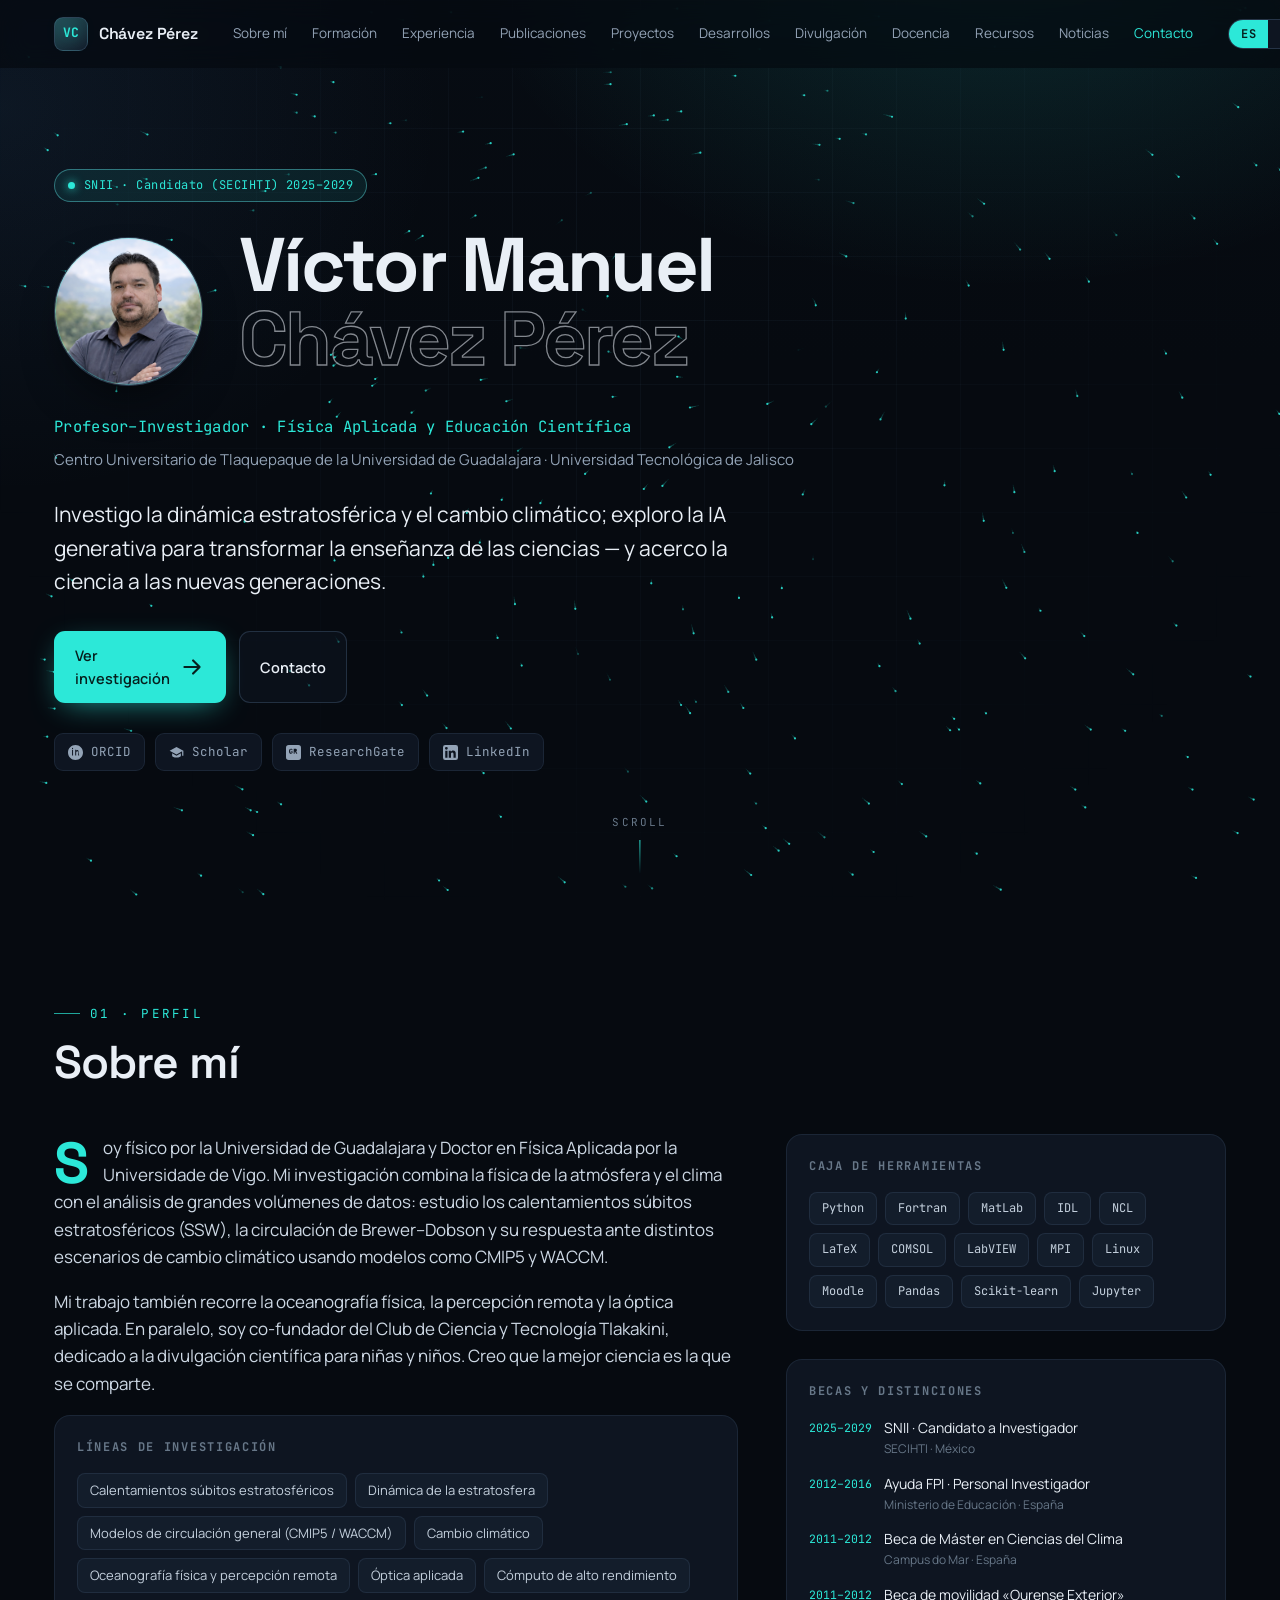
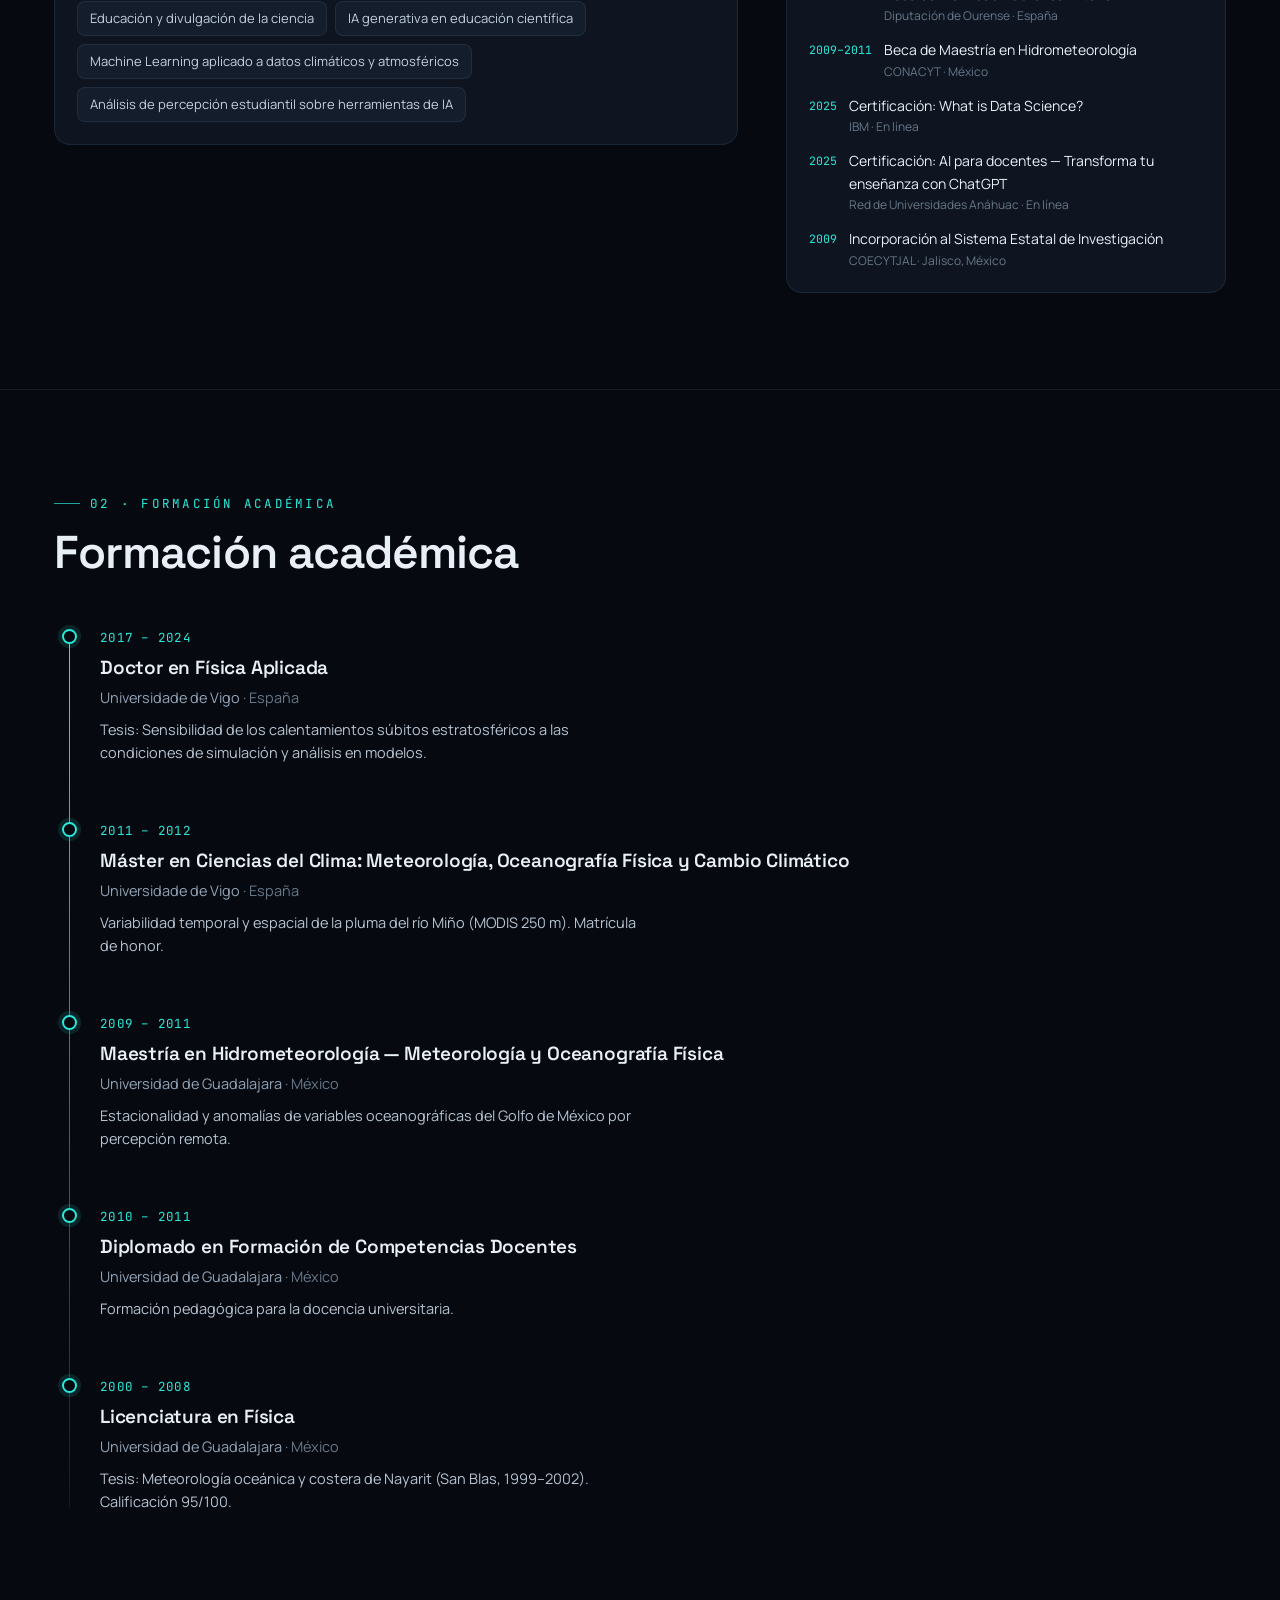
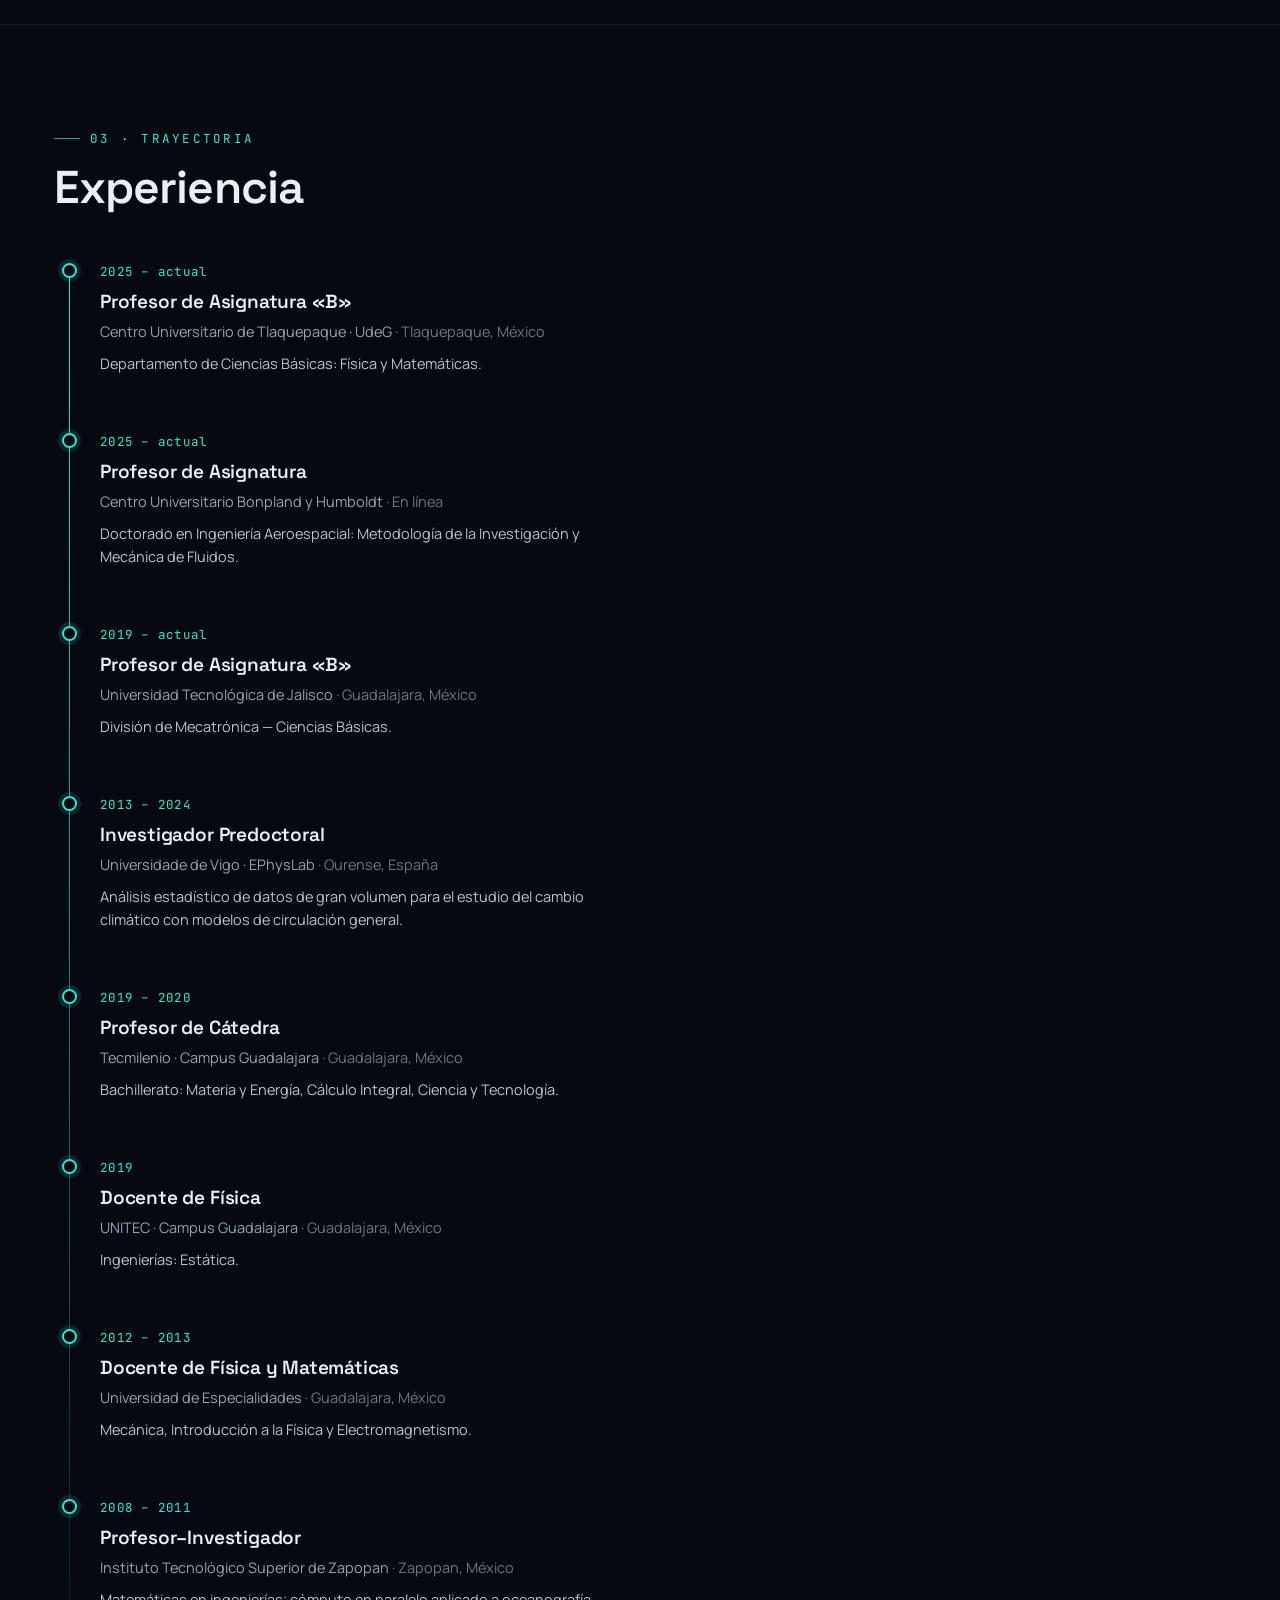
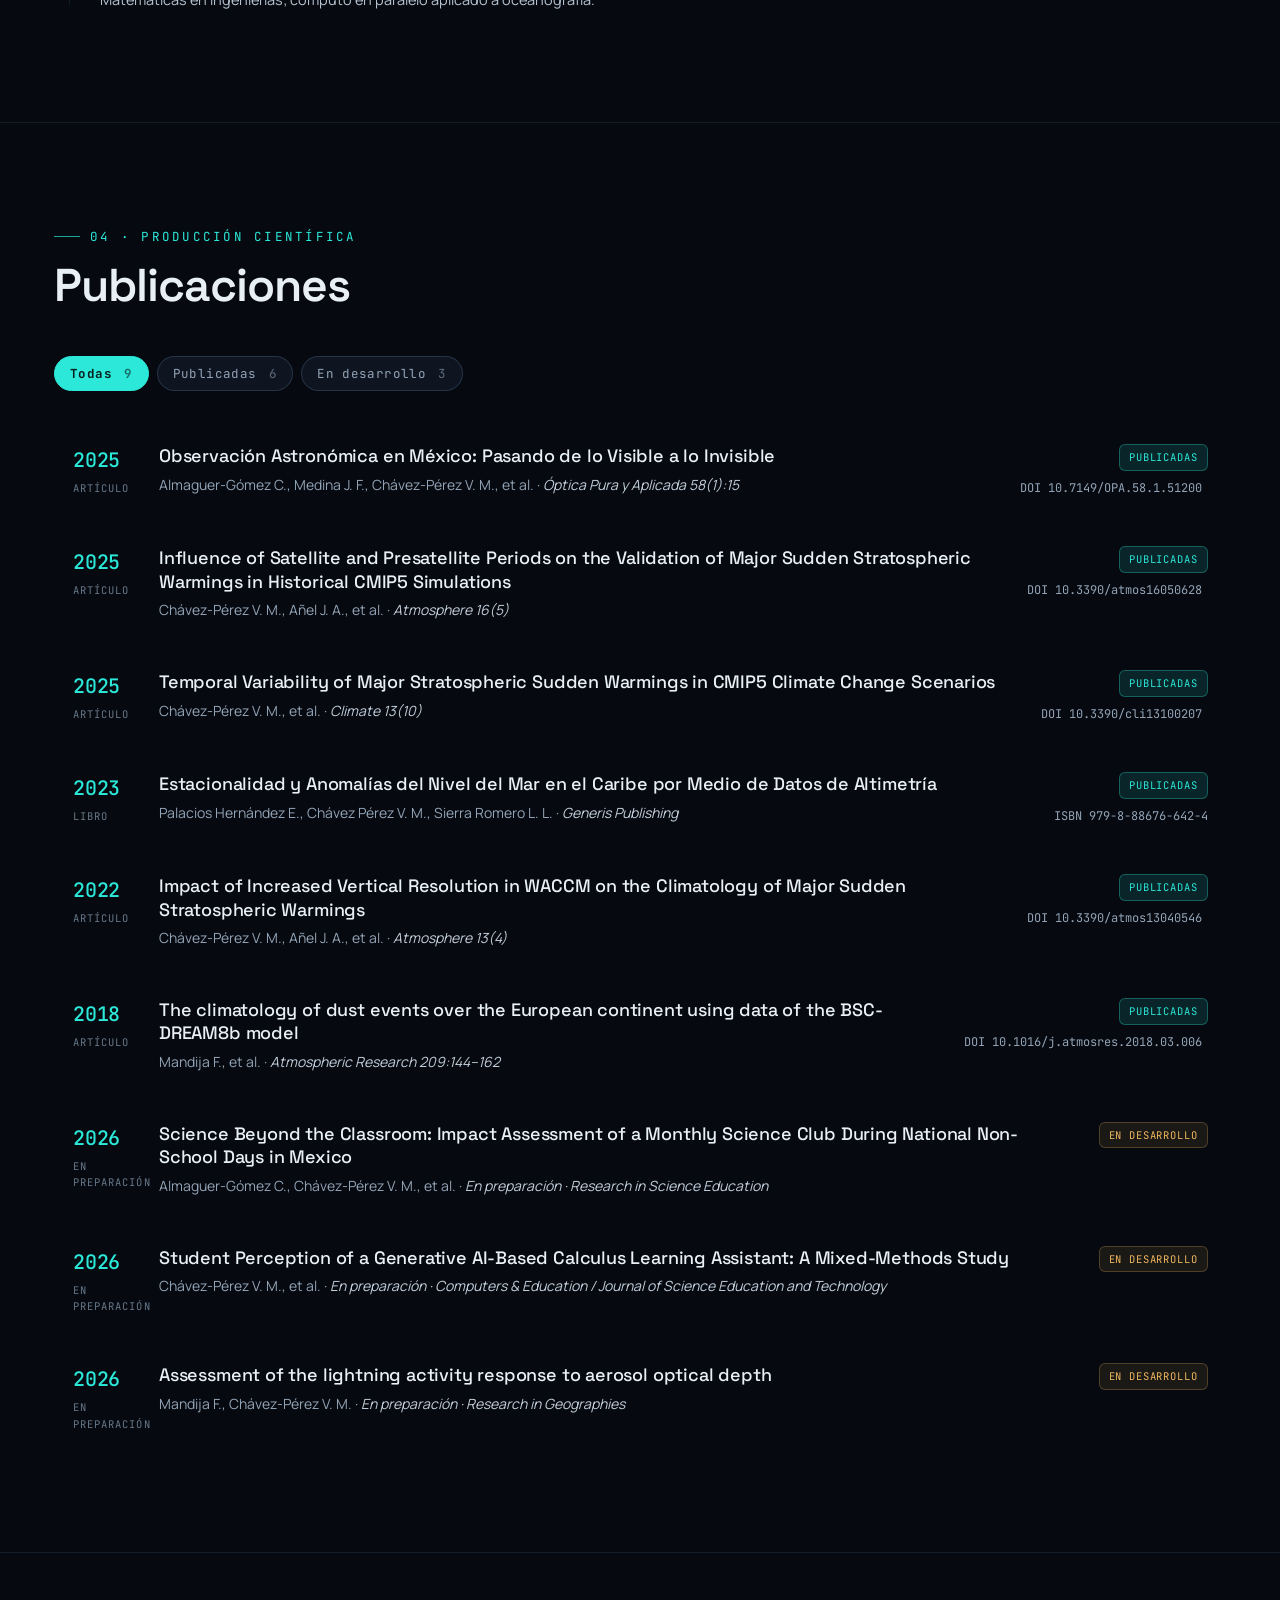
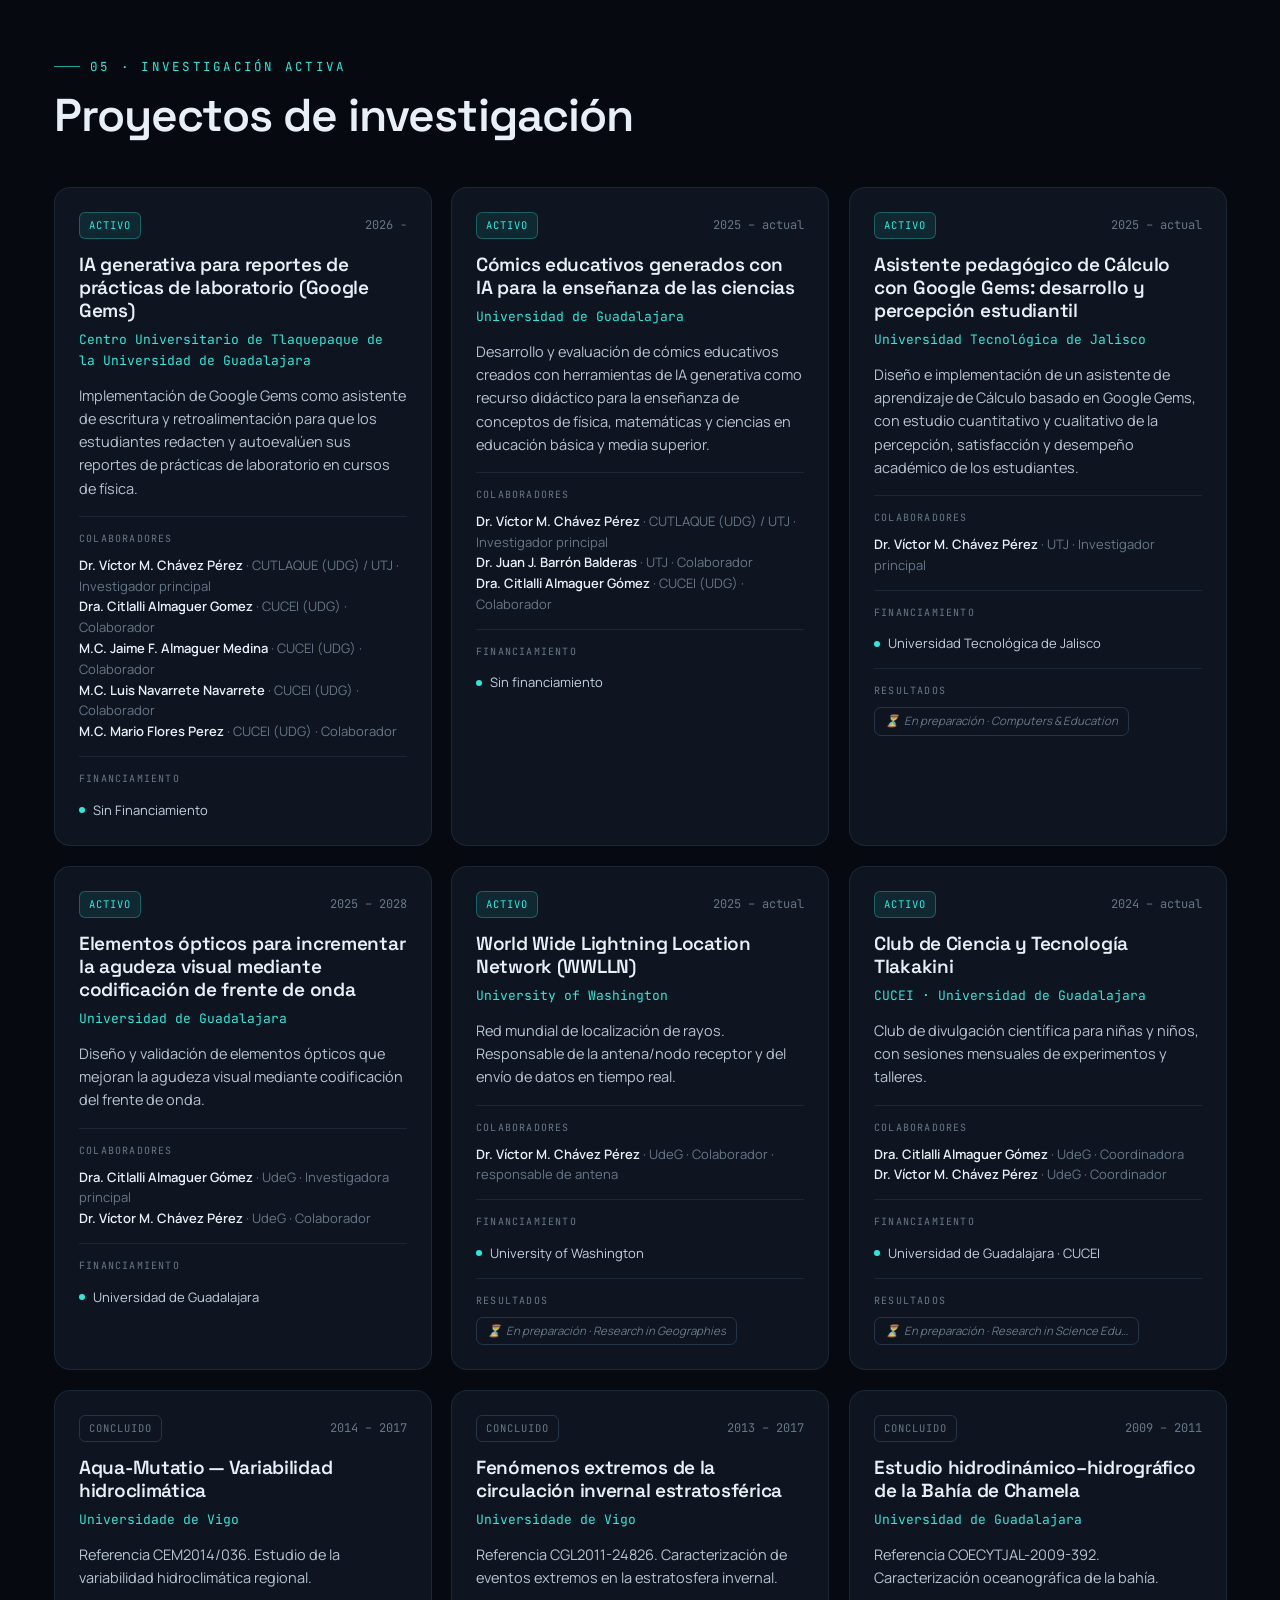
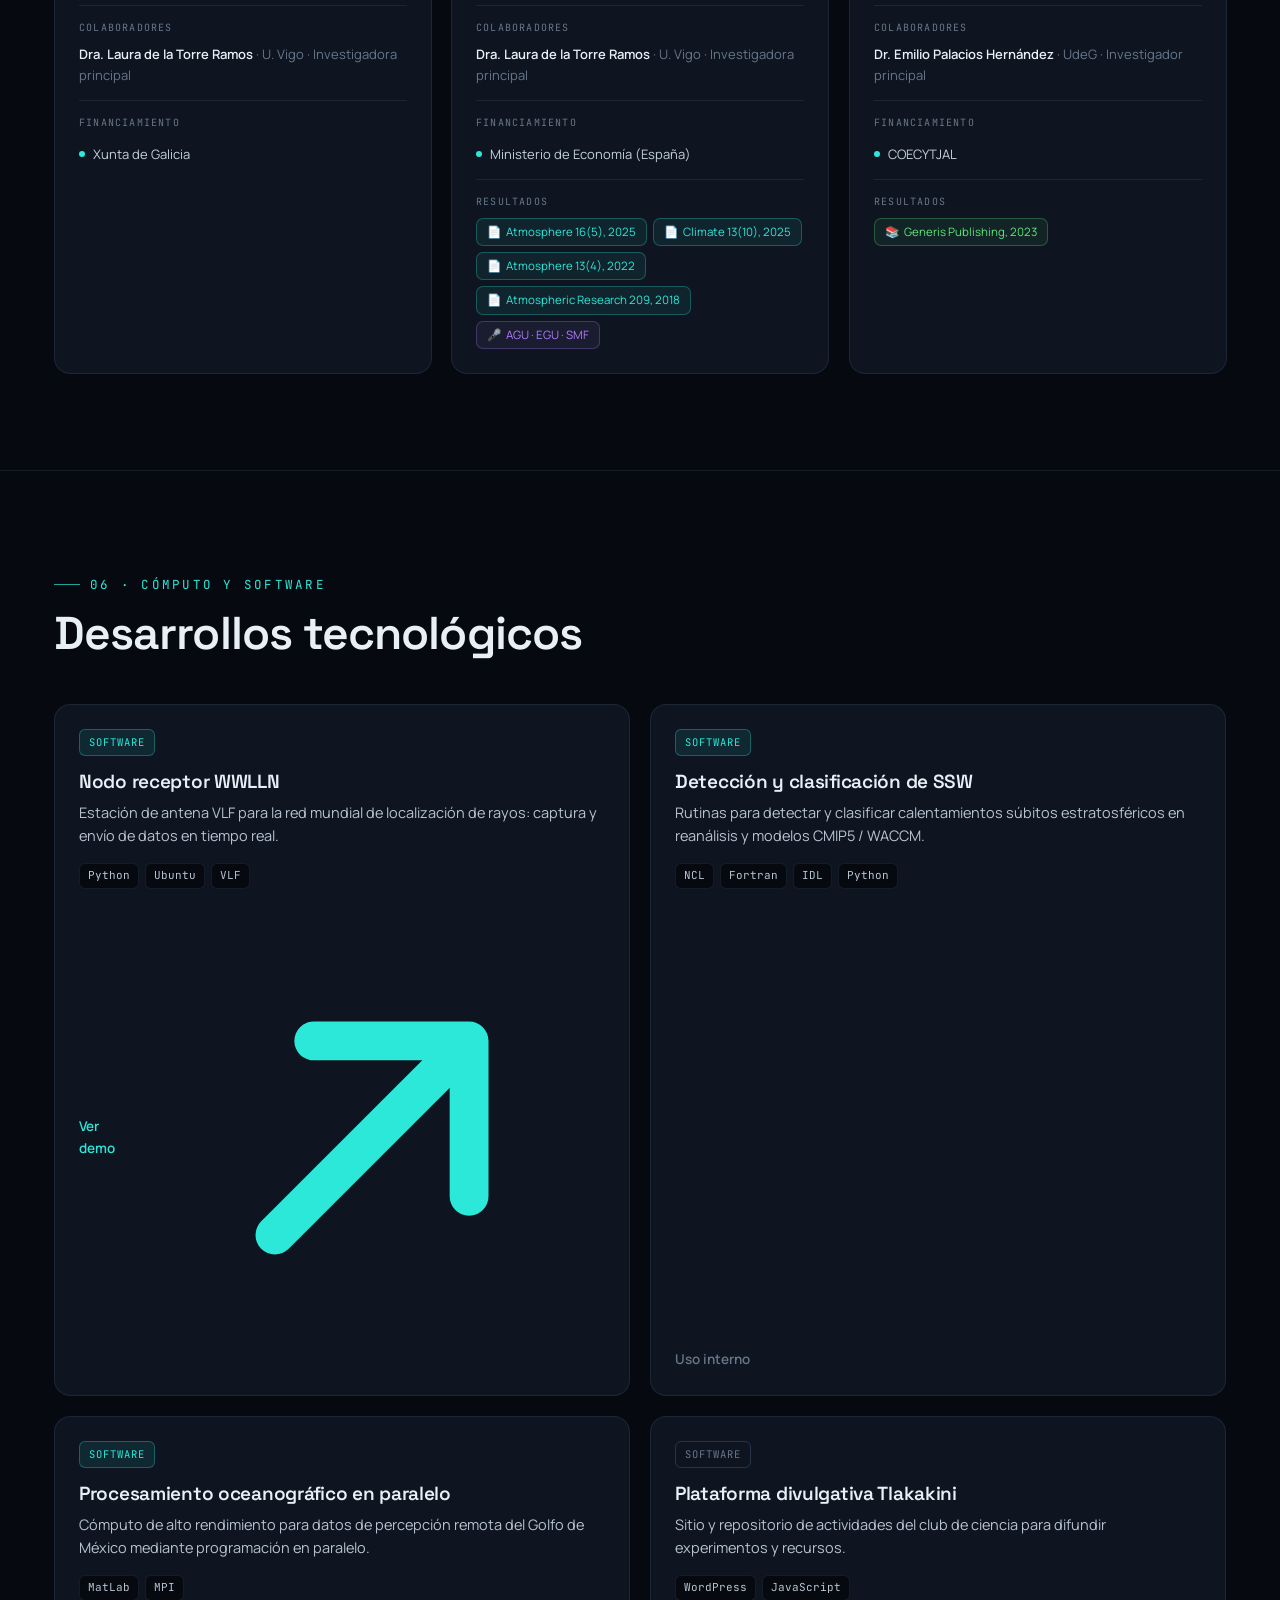
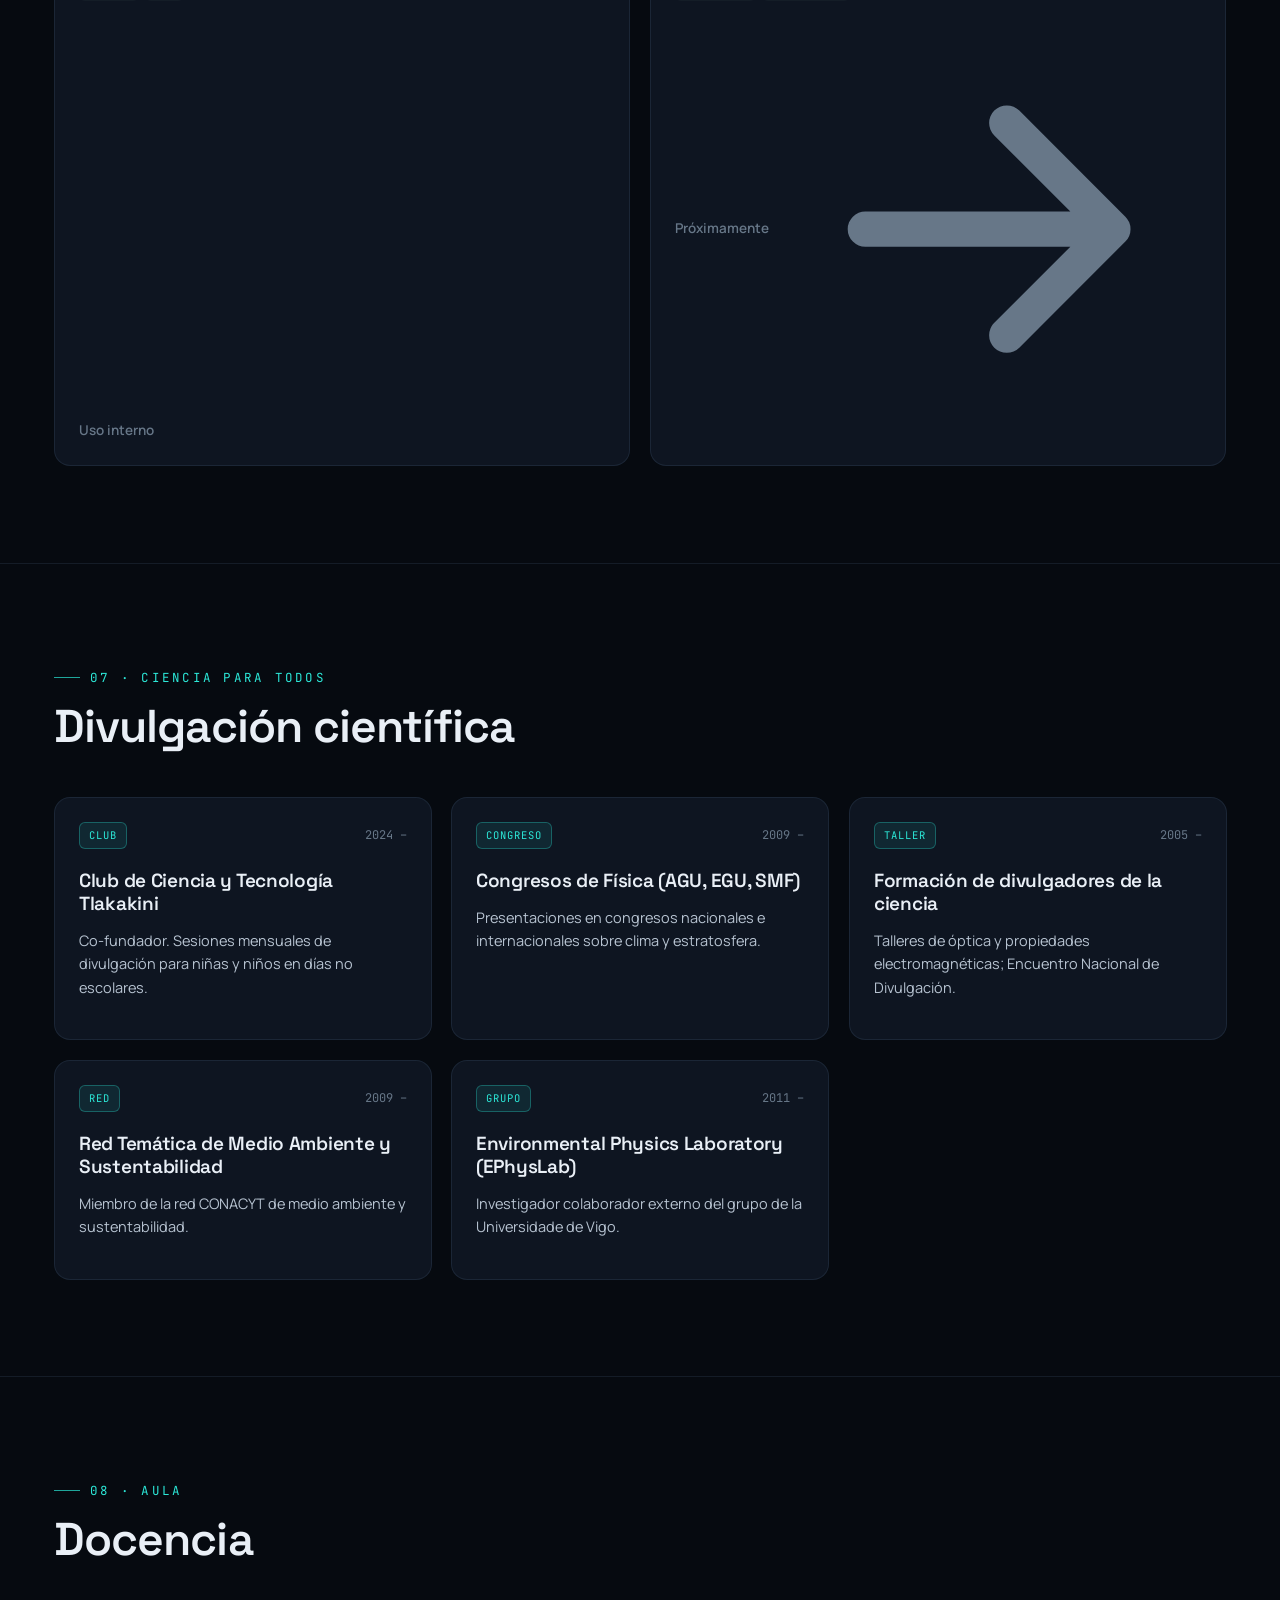
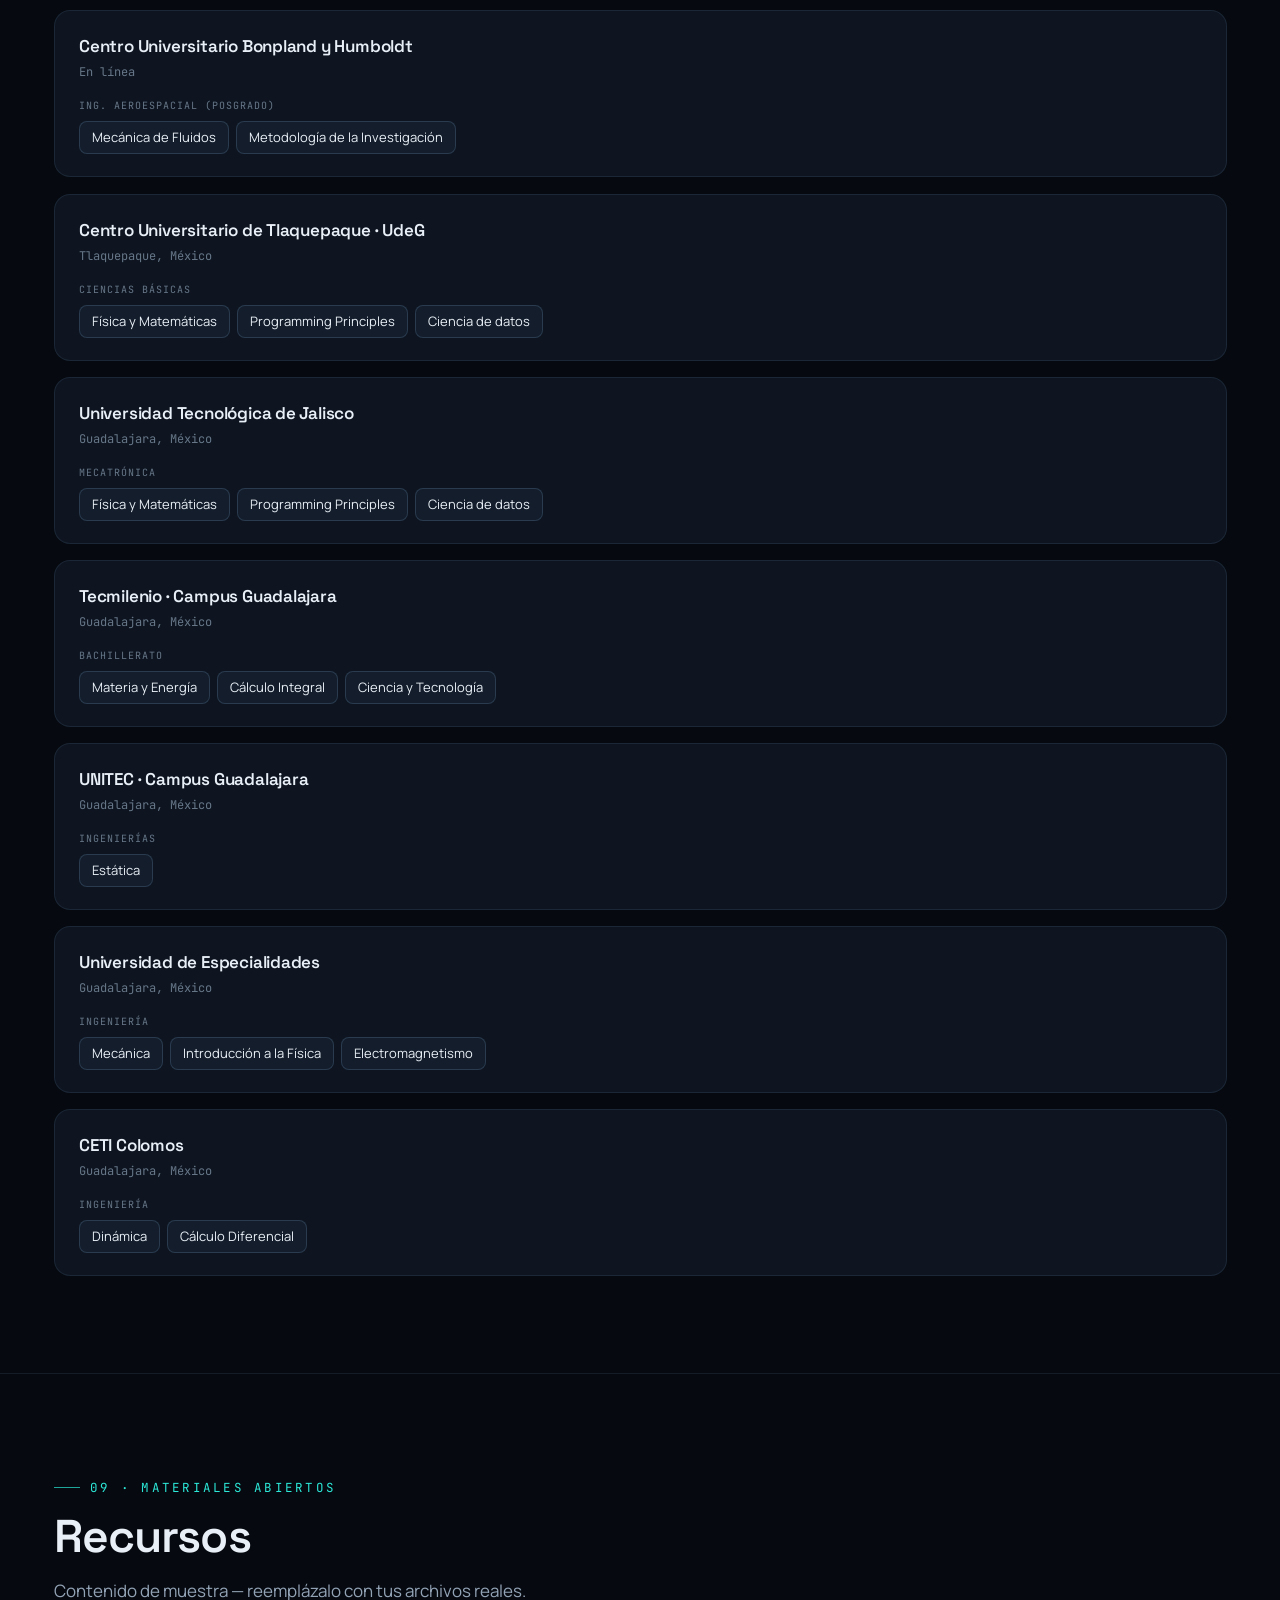
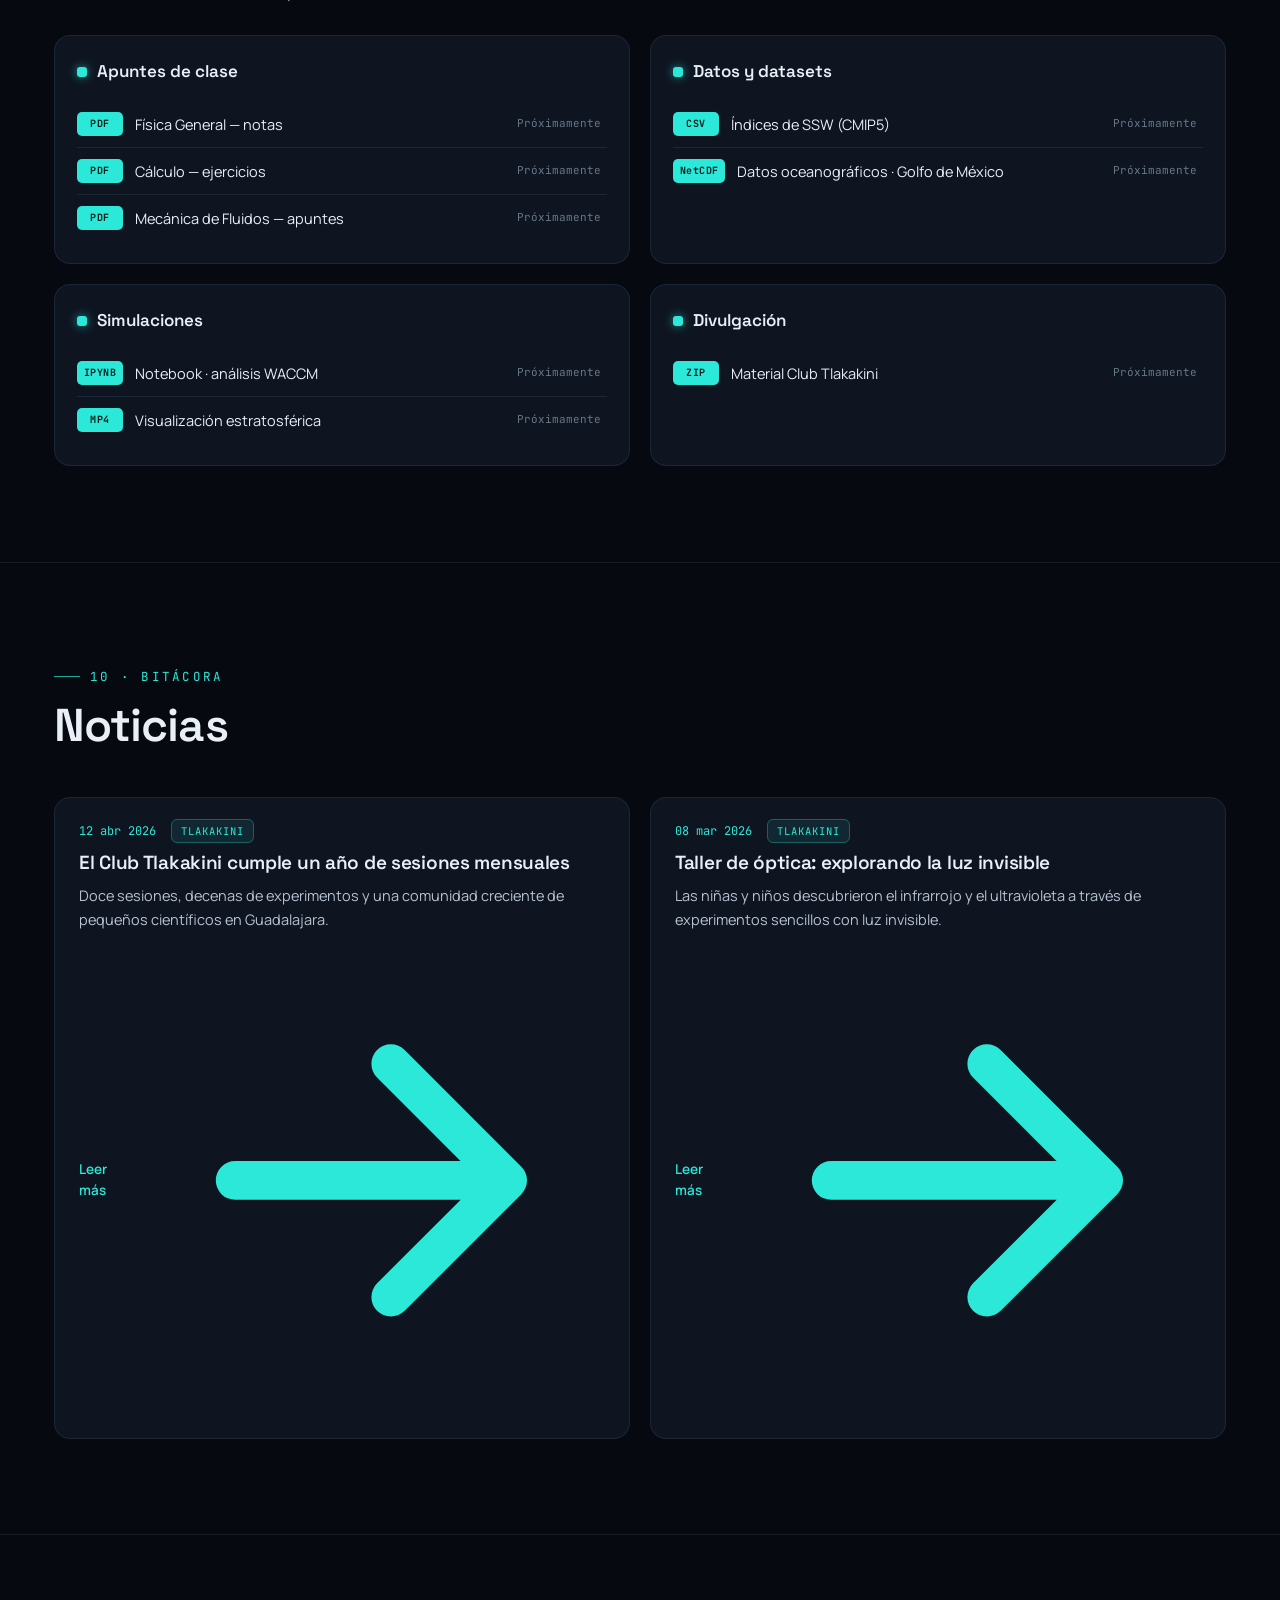
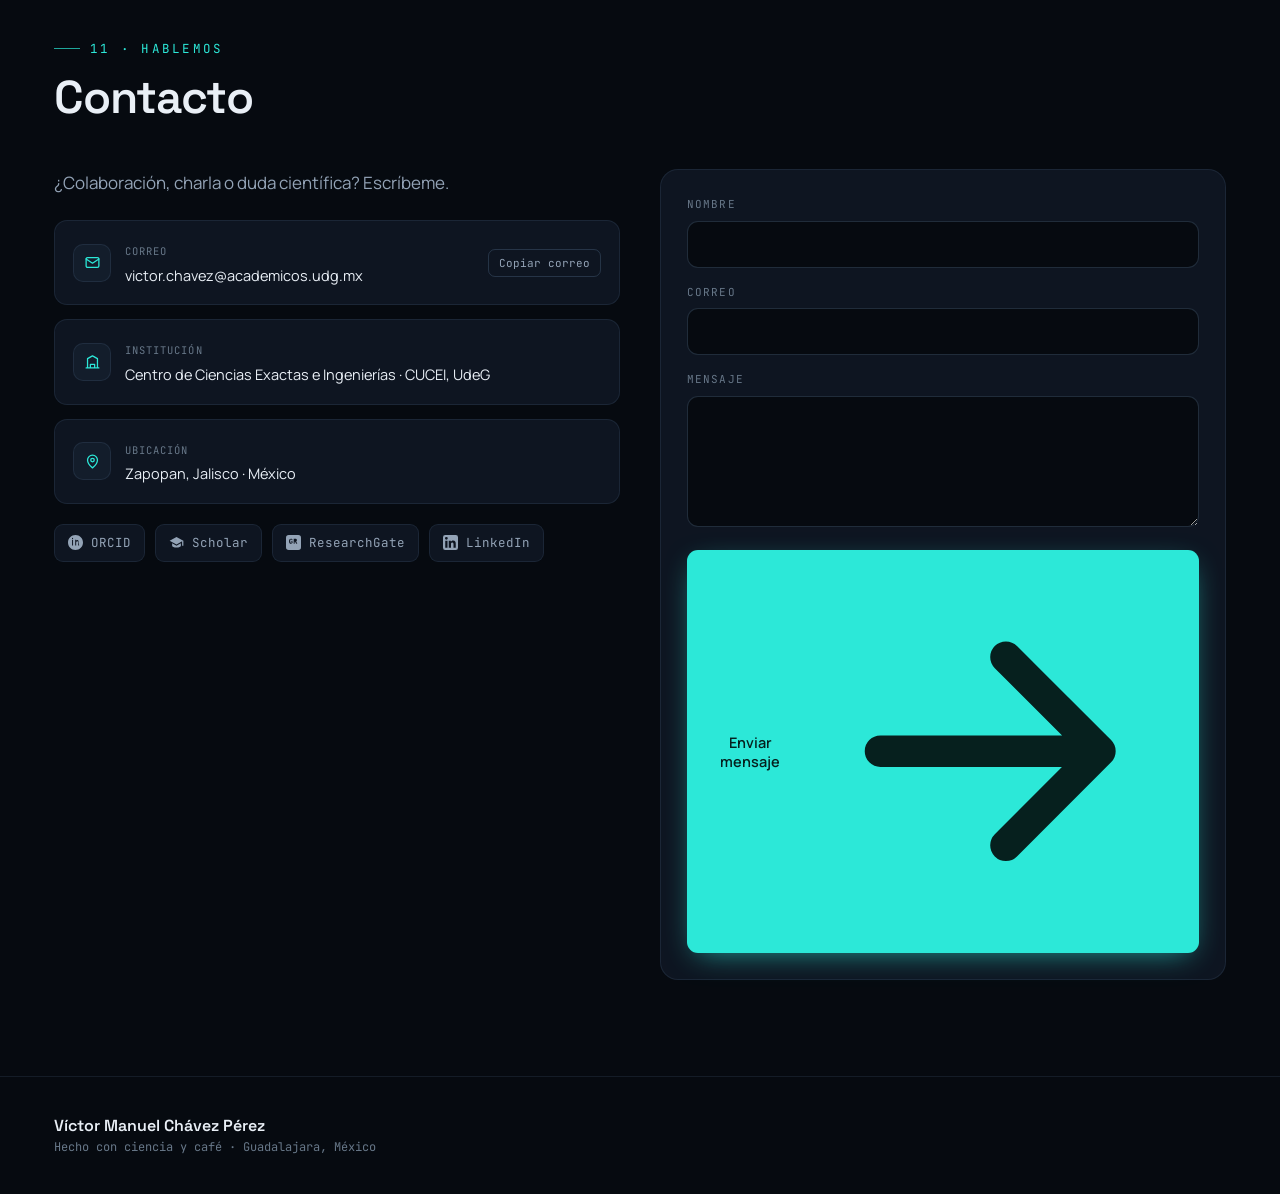
==== index.html @ 89a95c1b "Página personal académica — versión inicial" ====
<!DOCTYPE html>
<html lang="es">
<head>
<meta charset="UTF-8">
<meta name="viewport" content="width=device-width, initial-scale=1.0">
<title>Víctor M. Chávez Pérez · Física Aplicada</title>
<meta name="description" content="Profesor–Investigador en Física Aplicada y Educación Científica. Calentamientos súbitos estratosféricos, cambio climático, oceanografía física y divulgación de la ciencia.">

<link rel="preconnect" href="https://fonts.googleapis.com">
<link rel="preconnect" href="https://fonts.gstatic.com" crossorigin>
<link href="https://fonts.googleapis.com/css2?family=Space+Grotesk:wght@400;500;600;700&family=Manrope:wght@400;500;600;700&family=JetBrains+Mono:wght@400;500;700&display=swap" rel="stylesheet">

<link rel="stylesheet" href="styles.css">
</head>
<body>
  <div id="app"></div>

  <script src="data.js"></script>
  <script>
    /* Usar datos del admin si existen y la versión coincide (o si data.js no tiene versión). */
    const _saved        = localStorage.getItem('vmcp-admin-data');
    const _savedVersion = localStorage.getItem('vmcp-data-version');
    const _fileVersion  = window.DATA_VERSION || null;
    if(_saved){
      // Si data.js no tiene versión, o las versiones coinciden → usar admin data
      if(!_fileVersion || _savedVersion === _fileVersion){
        try{ window.DATA = JSON.parse(_saved); }catch(e){}
      } else {
        // data.js fue actualizado externamente → limpiar caché
        localStorage.removeItem('vmcp-admin-data');
        localStorage.removeItem('vmcp-data-version');
      }
    }
  </script>
  <script src="app.js"></script>
</body>
</html>
---- styles.css ----
/* ===========================================================================
   styles.css — Víctor M. Chávez Pérez · academic site
   Dark, near-black with a single electric-cyan accent.
   Type: Space Grotesk (display) · Manrope (body) · JetBrains Mono (technical)
   =========================================================================== */

:root{
  /* surfaces */
  --bg:        #060a10;
  --bg-1:      #0a0f17;
  --bg-2:      #0e1521;
  --bg-3:      #131d2b;
  --line:      rgba(125,165,205,0.12);
  --line-2:    rgba(125,165,205,0.22);

  /* ink */
  --text:      #e9eff6;
  --muted:     #93a3b6;
  --faint:     #61718450;
  --faint-s:   #677788;

  /* accent (overridable by Tweaks) */
  --accent:    #2ce8d8;
  --accent-ink:#06201e;
  --motion:    1;       /* 0 = calm … 1 = lively  (read by JS)            */

  --maxw:      1180px;
  --ease:      cubic-bezier(.22,.61,.36,1);

  --font-disp: "Space Grotesk", system-ui, sans-serif;
  --font-body: "Manrope", system-ui, sans-serif;
  --font-mono: "JetBrains Mono", ui-monospace, monospace;
}

*{ box-sizing:border-box; }
html{ scroll-behavior:smooth; scroll-padding-top:84px; }
@media (prefers-reduced-motion: reduce){ html{ scroll-behavior:auto; } }

body{
  margin:0;
  font-family:var(--font-body);
  background:var(--bg);
  color:var(--text);
  line-height:1.6;
  -webkit-font-smoothing:antialiased;
  text-rendering:optimizeLegibility;
  overflow-x:hidden;
}

/* ambient gradient wash behind everything */
body::before{
  content:""; position:fixed; inset:0; z-index:-2; pointer-events:none;
  background:
    radial-gradient(900px 600px at 78% -8%, color-mix(in oklab, var(--accent) 14%, transparent), transparent 60%),
    radial-gradient(800px 700px at 0% 12%, color-mix(in oklab, #3b6ea5 12%, transparent), transparent 55%),
    linear-gradient(180deg, #070c13, var(--bg) 40%);
}

/* faint grid */
body::after{
  content:""; position:fixed; inset:0; z-index:-2; pointer-events:none; opacity:.5;
  background-image:
    linear-gradient(var(--line) 1px, transparent 1px),
    linear-gradient(90deg, var(--line) 1px, transparent 1px);
  background-size:64px 64px;
  -webkit-mask-image:radial-gradient(circle at 50% 30%, #000 0%, transparent 80%);
          mask-image:radial-gradient(circle at 50% 30%, #000 0%, transparent 80%);
}

a{ color:inherit; text-decoration:none; }
::selection{ background:color-mix(in oklab, var(--accent) 40%, transparent); color:#fff; }

/* ---------- layout helpers ---------- */
.wrap{ width:100%; max-width:none; margin-inline:auto; padding-inline:clamp(22px,4.2vw,72px); }
.section{ position:relative; padding:96px 0; }
.section + .section{ border-top:1px solid var(--line); }

.kicker{
  font-family:var(--font-mono); font-size:12.5px; letter-spacing:.18em; text-transform:uppercase;
  color:var(--accent); display:inline-flex; align-items:center; gap:10px; margin:0 0 14px;
}
.kicker::before{ content:""; width:26px; height:1px; background:var(--accent); opacity:.7; }

.s-title{
  font-family:var(--font-disp); font-weight:600; font-size:clamp(30px,4.2vw,46px);
  letter-spacing:-.02em; line-height:1.05; margin:0 0 10px;
}
.s-head{ max-width:720px; margin-bottom:48px; }
.s-sub{ color:var(--muted); font-size:17px; margin:0; }

/* ===========================================================================
   NAV
   =========================================================================== */
.nav{
  position:fixed; inset:0 0 auto 0; z-index:50; height:68px;
  display:flex; align-items:center;
  background:color-mix(in oklab, var(--bg) 72%, transparent);
  backdrop-filter:blur(14px) saturate(1.3);
  -webkit-backdrop-filter:blur(14px) saturate(1.3);
  border-bottom:1px solid transparent; transition:border-color .3s, background .3s;
}
.nav.scrolled{ border-bottom-color:var(--line); background:color-mix(in oklab, var(--bg) 88%, transparent); }
.nav .wrap{ display:flex; align-items:center; gap:24px; }

.brand{ display:flex; align-items:center; gap:11px; font-family:var(--font-disp); font-weight:600; letter-spacing:-.01em; }
.brand .mark{
  width:34px; height:34px; border-radius:9px; display:grid; place-items:center; flex:none;
  background:linear-gradient(145deg, color-mix(in oklab,var(--accent) 28%, var(--bg-3)), var(--bg-3));
  border:1px solid var(--line-2); color:var(--accent);
  font-family:var(--font-mono); font-size:13px; font-weight:700;
}
.brand .mark span{ filter:drop-shadow(0 0 8px color-mix(in oklab,var(--accent) 60%, transparent)); }

.nav-links{ display:flex; gap:3px; margin-left:auto; }
.nav-links a{
  font-size:13.5px; color:var(--muted); padding:8px 11px; border-radius:8px; position:relative;
  transition:color .2s, background .2s; white-space:nowrap;
}
.nav-links a:hover{ color:var(--text); background:color-mix(in oklab, var(--accent) 8%, transparent); }
.nav-links a.active{ color:var(--accent); }

.nav-tools{ display:flex; align-items:center; gap:10px; }

.lang{
  display:flex; align-items:center; font-family:var(--font-mono); font-size:12px;
  border:1px solid var(--line-2); border-radius:999px; overflow:hidden; background:var(--bg-2);
}
.lang button{
  appearance:none; border:0; background:transparent; color:var(--faint-s); cursor:pointer;
  padding:6px 12px; font-family:inherit; font-size:inherit; letter-spacing:.06em; transition:.2s;
}
.lang button.on{ background:var(--accent); color:var(--accent-ink); font-weight:700; }

.menu-btn{ display:none; }

/* mobile nav */
@media (max-width:980px){
  .nav-links{
    position:fixed; inset:68px 0 auto 0; flex-direction:column; gap:0; margin:0;
    background:color-mix(in oklab, var(--bg-1) 97%, transparent); backdrop-filter:blur(16px);
    border-bottom:1px solid var(--line); padding:8px 16px 16px;
    transform:translateY(-12px); opacity:0; pointer-events:none; transition:.28s var(--ease);
  }
  .nav-links.open{ transform:none; opacity:1; pointer-events:auto; }
  .nav-links a{ padding:13px 8px; font-size:16px; border-bottom:1px solid var(--line); }
  .menu-btn{
    display:grid; place-items:center; width:38px; height:38px; border-radius:9px;
    background:var(--bg-2); border:1px solid var(--line-2); color:var(--text); cursor:pointer;
  }
  .menu-btn span{ width:17px; height:2px; background:currentColor; position:relative; transition:.25s; }
  .menu-btn span::before,.menu-btn span::after{ content:""; position:absolute; left:0; width:17px; height:2px; background:currentColor; transition:.25s; }
  .menu-btn span::before{ top:-6px; } .menu-btn span::after{ top:6px; }
  .menu-btn.open span{ background:transparent; }
  .menu-btn.open span::before{ top:0; transform:rotate(45deg); }
  .menu-btn.open span::after{ top:0; transform:rotate(-45deg); }
}

/* ===========================================================================
   HERO
   =========================================================================== */
.hero{ position:relative; min-height:100svh; display:flex; align-items:center; padding:120px 0 80px; overflow:hidden; }
#particles{ position:absolute; inset:0; width:100%; height:100%; z-index:0; }
.hero .wrap{ position:relative; z-index:2; }
.hero-grid{ display:block; }
.name-row{ display:flex; align-items:center; justify-content:flex-start; gap:clamp(20px,3vw,36px); margin-bottom:20px; }
.name-row h1{ margin:0; }
.name-row .portrait-wrap{ flex:none; }

.hero-badge{
  display:inline-flex; align-items:center; gap:9px; font-family:var(--font-mono); font-size:12px;
  letter-spacing:.04em; color:var(--accent); border:1px solid color-mix(in oklab,var(--accent) 32%, var(--line-2));
  background:color-mix(in oklab,var(--accent) 9%, transparent); padding:6px 13px; border-radius:999px; margin-bottom:26px;
}
.hero-badge .dot{ width:7px; height:7px; border-radius:50%; background:var(--accent); box-shadow:0 0 10px var(--accent); animation:pulse 2.4s var(--ease) infinite; }
@keyframes pulse{ 0%,100%{ opacity:1; transform:scale(1);} 50%{ opacity:.45; transform:scale(.7);} }

.hero h1{
  font-family:var(--font-disp); font-weight:700; font-size:clamp(30px,6.2vw,76px);
  line-height:.98; letter-spacing:-.035em; margin:0 0 18px;
  white-space:nowrap;
}
.hero h1 .l2{ color:transparent; -webkit-text-stroke:1.3px color-mix(in oklab,var(--text) 55%, transparent); }
.hero .role{ font-family:var(--font-mono); font-size:clamp(13px,1.5vw,15.5px); color:var(--accent); letter-spacing:.02em; margin:0 0 8px; }
.hero .inst{ color:var(--muted); font-size:15px; margin:0 0 26px; }
.hero .tagline{ font-size:clamp(16px,1.9vw,21px); color:var(--text); max-width:52ch; margin:0 0 32px; opacity:.92; }

.hero-cta{ display:flex; flex-wrap:wrap; gap:13px; margin-bottom:30px; }
.btn{
  display:inline-flex; align-items:center; gap:9px; font-family:var(--font-body); font-weight:600;
  font-size:14.5px; padding:12px 20px; border-radius:11px; cursor:pointer; border:1px solid transparent;
  transition:transform .2s var(--ease), background .2s, border-color .2s, box-shadow .25s;
}
.btn:active{ transform:translateY(1px); }
.btn-primary{ background:var(--accent); color:var(--accent-ink); box-shadow:0 8px 30px -10px color-mix(in oklab,var(--accent) 70%, transparent); }
.btn-primary:hover{ box-shadow:0 12px 40px -8px color-mix(in oklab,var(--accent) 75%, transparent); transform:translateY(-2px); }
.btn-ghost{ border-color:var(--line-2); color:var(--text); background:color-mix(in oklab,var(--bg-2) 60%, transparent); }
.btn-ghost:hover{ border-color:var(--accent); color:var(--accent); }

.hero-social{ display:flex; gap:10px; flex-wrap:wrap; }
.social{
  display:inline-flex; align-items:center; gap:8px; font-family:var(--font-mono); font-size:12.5px;
  color:var(--muted); padding:8px 13px; border:1px solid var(--line); border-radius:9px; background:var(--bg-2);
  transition:.2s;
}
.social:hover{ color:var(--accent); border-color:color-mix(in oklab,var(--accent) 45%, var(--line-2)); transform:translateY(-2px); }
.social svg{ width:15px; height:15px; }

/* hero portrait — circular avatar; size set by JS to match the name height */
.portrait-wrap{ position:relative; width:128px; height:128px; }
.portrait{
  position:relative; width:100%; height:100%; border-radius:50%; overflow:hidden;
  border:1px solid var(--line-2); background:
    repeating-linear-gradient(135deg, var(--bg-2) 0 14px, var(--bg-3) 14px 28px);
  box-shadow:0 22px 54px -26px #000;
}
.portrait .ph-label{
  position:absolute; inset:auto 0 0 0; padding:14px; font-family:var(--font-mono); font-size:11.5px;
  color:var(--faint-s); text-align:center; background:linear-gradient(0deg,#0009,transparent);
}
.portrait img{
  position:absolute; inset:0; width:100%; height:100%; object-fit:cover; object-position:center 22%;
  filter:saturate(1.02) contrast(1.02);
}
.portrait .ring{ position:absolute; inset:0; border-radius:50%; pointer-events:none;
  box-shadow:inset 0 0 0 1px color-mix(in oklab,var(--accent) 30%, transparent); }
.portrait-wrap .orbit{
  position:absolute; border:1px dashed color-mix(in oklab,var(--accent) 28%, transparent); border-radius:50%;
  inset:-18px; animation:spin 26s linear infinite; opacity:.45;
}
.portrait-wrap .orbit::after{ content:""; position:absolute; top:-4px; left:50%; width:8px; height:8px; border-radius:50%; background:var(--accent); box-shadow:0 0 12px var(--accent); }
@keyframes spin{ to{ transform:rotate(360deg); } }

.scroll-hint{
  position:absolute; left:50%; bottom:26px; transform:translateX(-50%); z-index:2;
  font-family:var(--font-mono); font-size:11px; letter-spacing:.2em; color:var(--faint-s);
  display:flex; flex-direction:column; align-items:center; gap:8px; text-transform:uppercase;
}
.scroll-hint .bar{ width:1px; height:34px; background:linear-gradient(var(--accent),transparent); animation:drop 1.8s var(--ease) infinite; }
@keyframes drop{ 0%{ transform:scaleY(0); transform-origin:top; } 50%{ transform:scaleY(1); transform-origin:top; } 51%{ transform-origin:bottom; } 100%{ transform:scaleY(0); transform-origin:bottom; } }

@media (max-width:880px){
  .hero-grid{ display:block; }
  .name-row{ gap:16px; }
  .scroll-hint{ display:none; }
}

/* ===========================================================================
   ABOUT
   =========================================================================== */
.about-grid{ display:grid; grid-template-columns:1.4fr .9fr; gap:48px; }
.about-bio p{ font-size:17px; color:#cdd8e4; margin:0 0 18px; }
.about-bio p:first-child::first-letter{
  font-family:var(--font-disp); font-size:3.4em; font-weight:700; float:left; line-height:.8;
  padding:6px 14px 0 0; color:var(--accent);
}
.about-side{ display:flex; flex-direction:column; gap:28px; }
.panel{ background:var(--bg-2); border:1px solid var(--line); border-radius:16px; padding:22px; }
.panel h4{ font-family:var(--font-mono); font-size:12px; letter-spacing:.14em; text-transform:uppercase; color:var(--faint-s); margin:0 0 16px; }
.chips{ display:flex; flex-wrap:wrap; gap:8px; }
.chip{ font-size:13px; padding:6px 12px; border-radius:8px; background:var(--bg-3); border:1px solid var(--line); color:#c4d0dd; transition:.2s; }
.chip:hover{ border-color:color-mix(in oklab,var(--accent) 45%,var(--line)); color:var(--accent); }
.chip.mono{ font-family:var(--font-mono); font-size:12px; }

.dist-list{ display:flex; flex-direction:column; gap:14px; }
.dist{ display:grid; grid-template-columns:auto 1fr; gap:12px; align-items:start; }
.dist .yr{ font-family:var(--font-mono); font-size:11.5px; color:var(--accent); white-space:nowrap; padding-top:2px; }
.dist .d-org{ font-size:12px; color:var(--faint-s); }
.dist .d-name{ font-size:14px; color:var(--text); }

@media (max-width:880px){ .about-grid{ grid-template-columns:1fr; gap:32px; } }

/* ===========================================================================
   TIMELINE (education / experience)
   =========================================================================== */
.timeline{ position:relative; margin-left:8px; }
.timeline::before{ content:""; position:absolute; left:7px; top:6px; bottom:6px; width:1px;
  background:linear-gradient(var(--accent), color-mix(in oklab,var(--accent) 10%, transparent)); }
.tl-item{ position:relative; padding:0 0 38px 38px; }
.tl-item:last-child{ padding-bottom:0; }
.tl-item .node{ position:absolute; left:0; top:5px; width:15px; height:15px; border-radius:50%;
  background:var(--bg); border:2px solid var(--accent); box-shadow:0 0 0 4px color-mix(in oklab,var(--accent) 12%, transparent); }
.tl-item .node::after{ content:""; position:absolute; inset:3px; border-radius:50%; background:var(--accent); opacity:0; transition:.3s; }
.tl-item:hover .node::after{ opacity:1; }
.tl-yr{ font-family:var(--font-mono); font-size:12.5px; color:var(--accent); letter-spacing:.02em; }
.tl-title{ font-family:var(--font-disp); font-weight:600; font-size:19px; margin:3px 0 3px; letter-spacing:-.01em; }
.tl-org{ color:var(--muted); font-size:14.5px; }
.tl-org .place{ color:var(--faint-s); }
.tl-detail{ color:#b7c3d1; font-size:14.5px; margin-top:9px; max-width:60ch; }
.tl-detail .lab{ font-family:var(--font-mono); font-size:11px; text-transform:uppercase; letter-spacing:.1em; color:var(--faint-s); margin-right:6px; }

.two-col{ display:grid; grid-template-columns:1fr 1fr; gap:56px; align-items:start; }
@media (max-width:880px){ .two-col{ grid-template-columns:1fr; gap:8px; } }

/* ===========================================================================
   PUBLICATIONS
   =========================================================================== */
.filters{ display:flex; gap:8px; flex-wrap:wrap; margin-bottom:30px; }
.filter{
  font-family:var(--font-mono); font-size:12.5px; letter-spacing:.03em; padding:8px 15px; border-radius:999px;
  border:1px solid var(--line-2); background:var(--bg-2); color:var(--muted); cursor:pointer; transition:.2s;
}
.filter:hover{ color:var(--text); }
.filter.on{ background:var(--accent); color:var(--accent-ink); border-color:var(--accent); font-weight:700; }
.filter .ct{ opacity:.6; margin-left:4px; }

.pub-list{ display:flex; flex-direction:column; gap:2px; }
.pub{
  display:grid; grid-template-columns:64px 1fr auto; gap:22px; align-items:start;
  padding:22px 18px; border-radius:14px; border:1px solid transparent; transition:.28s var(--ease);
}
.pub:hover{ background:var(--bg-2); border-color:var(--line); }
.pub .pub-year{ font-family:var(--font-mono); font-size:20px; color:var(--accent); font-weight:500; letter-spacing:-.01em; }
.pub .pub-type{ font-family:var(--font-mono); font-size:10.5px; text-transform:uppercase; letter-spacing:.1em; color:var(--faint-s); margin-top:4px; }
.pub-title{ font-family:var(--font-disp); font-weight:500; font-size:18px; line-height:1.32; letter-spacing:-.01em; margin:0 0 6px; }
.pub-meta{ font-size:14px; color:var(--muted); }
.pub-venue{ font-style:italic; color:#c2cedb; }
.pub-right{ display:flex; flex-direction:column; align-items:flex-end; gap:8px; }
.pub-state{ font-family:var(--font-mono); font-size:10.5px; text-transform:uppercase; letter-spacing:.08em; padding:4px 9px; border-radius:6px; white-space:nowrap; }
.pub-state.published{ color:var(--accent); background:color-mix(in oklab,var(--accent) 12%, transparent); border:1px solid color-mix(in oklab,var(--accent) 30%, transparent); }
.pub-state.indev{ color:#f0b760; background:#f0b76016; border:1px solid #f0b76040; }
.doi-link{ font-family:var(--font-mono); font-size:12px; color:var(--muted); display:inline-flex; align-items:center; gap:6px; transition:.2s; white-space:nowrap; }
.doi-link:hover{ color:var(--accent); }
.pub.hide{ display:none; }

@media (max-width:720px){
  .pub{ grid-template-columns:auto 1fr; gap:14px; }
  .pub-right{ grid-column:1 / -1; flex-direction:row; align-items:center; justify-content:space-between; }
}

/* ===========================================================================
   CARDS (projects / tech / outreach / teaching / news)
   =========================================================================== */
.grid{ display:grid; gap:20px; }
.grid.cols-4{ grid-template-columns:repeat(4,1fr); }
.grid.cols-3{ grid-template-columns:repeat(3,1fr); }
.grid.cols-2{ grid-template-columns:repeat(2,1fr); }
@media (max-width:1080px){ .grid.cols-4{ grid-template-columns:repeat(3,1fr); } }
@media (max-width:920px){ .grid.cols-3,.grid.cols-4{ grid-template-columns:repeat(2,1fr); } }
@media (max-width:680px){ .grid.cols-3,.grid.cols-2,.grid.cols-4{ grid-template-columns:1fr; } }

.card{
  position:relative; background:var(--bg-2); border:1px solid var(--line); border-radius:16px; padding:24px;
  transition:transform .3s var(--ease), border-color .3s, background .3s; overflow:hidden;
}
.card::before{
  content:""; position:absolute; inset:0; border-radius:16px; padding:1px; pointer-events:none; opacity:0; transition:.3s;
  background:linear-gradient(140deg, color-mix(in oklab,var(--accent) 60%, transparent), transparent 50%);
  -webkit-mask:linear-gradient(#000 0 0) content-box, linear-gradient(#000 0 0);
  -webkit-mask-composite:xor; mask-composite:exclude;
}
.card:hover{ transform:translateY(-4px); border-color:var(--line-2); background:var(--bg-3); }
.card:hover::before{ opacity:1; }

.card .c-top{ display:flex; align-items:center; justify-content:space-between; gap:12px; margin-bottom:14px; }
.tag{ font-family:var(--font-mono); font-size:10.5px; text-transform:uppercase; letter-spacing:.1em; color:var(--accent);
  border:1px solid color-mix(in oklab,var(--accent) 30%, transparent); background:color-mix(in oklab,var(--accent) 9%, transparent);
  padding:4px 9px; border-radius:6px; }
.tag.muted{ color:var(--faint-s); border-color:var(--line-2); background:transparent; }
.c-years{ font-family:var(--font-mono); font-size:12px; color:var(--faint-s); }
.card h3{ font-family:var(--font-disp); font-weight:600; font-size:19px; line-height:1.22; letter-spacing:-.015em; margin:0 0 8px; }
.card .c-org{ font-size:13px; color:var(--accent); font-family:var(--font-mono); margin-bottom:12px; }
.card .c-desc{ font-size:14.5px; color:#b7c3d1; margin:0 0 16px; }

.c-block{ margin-top:14px; padding-top:14px; border-top:1px solid var(--line); }
.c-block .lab{ font-family:var(--font-mono); font-size:10px; text-transform:uppercase; letter-spacing:.12em; color:var(--faint-s); display:block; margin-bottom:8px; }
.collab{ font-size:13px; color:#c4d0dd; }
.collab b{ font-weight:600; color:var(--text); }
.collab .inst{ color:var(--faint-s); }
.fund{ display:inline-flex; align-items:center; gap:8px; font-size:13px; color:#c4d0dd; }
.fund .ico{ width:6px; height:6px; border-radius:50%; background:var(--accent); }

/* outputs badges */
.outputs{ display:flex; flex-wrap:wrap; gap:6px; }
.out-badge{ display:inline-flex; align-items:center; gap:5px; font-size:11.5px; padding:4px 10px;
  border-radius:7px; border:1px solid; text-decoration:none; transition:.18s; white-space:nowrap; max-width:100%; overflow:hidden; }
.out-badge span{ overflow:hidden; text-overflow:ellipsis; white-space:nowrap; }
.out-badge.article  { color:#2ce8d8; border-color:rgba(44,232,216,.28); background:rgba(44,232,216,.07); }
.out-badge.book     { color:#5ce87a; border-color:rgba(92,232,122,.28); background:rgba(92,232,122,.07); }
.out-badge.conference{ color:#b07cff; border-color:rgba(176,124,255,.28); background:rgba(176,124,255,.07); }
.out-badge.thesis   { color:#f0b760; border-color:rgba(240,183,96,.28); background:rgba(240,183,96,.07); }
.out-badge.indev    { color:var(--faint-s); border-color:var(--line-2); background:transparent; font-style:italic; }
a.out-badge:hover   { opacity:.8; transform:translateY(-1px); }

.stack{ display:flex; flex-wrap:wrap; gap:6px; margin-bottom:16px; }
.stack span{ font-family:var(--font-mono); font-size:11px; color:#b9c5d2; background:var(--bg); border:1px solid var(--line); padding:3px 8px; border-radius:6px; }
.card .c-link{ display:inline-flex; align-items:center; gap:8px; font-size:13.5px; font-weight:600; color:var(--accent); margin-top:auto; transition:gap .2s; }
.card .c-link:hover{ gap:12px; }
.card .c-link.disabled{ color:var(--faint-s); cursor:default; }
.tech-card{ display:flex; flex-direction:column; }

/* outreach */
.outreach-card{ display:flex; flex-direction:column; gap:6px; }
.outreach-card .when{ font-family:var(--font-mono); font-size:12px; color:var(--faint-s); margin-top:auto; padding-top:12px; }

/* teaching — institution blocks */
.teach-list{ display:flex; flex-direction:column; gap:16px; }
.teach-inst{ background:var(--bg-2); border:1px solid var(--line); border-radius:16px; padding:22px 24px; overflow:hidden; transition:border-color .3s; }
.teach-inst:hover{ border-color:var(--line-2); }
.ti-head{ display:flex; align-items:flex-start; justify-content:space-between; gap:16px; margin-bottom:16px; }
.ti-info{ display:flex; flex-direction:column; gap:3px; }
.ti-name{ font-family:var(--font-disp); font-weight:600; font-size:17px; letter-spacing:-.012em; margin:0; }
.ti-place{ font-family:var(--font-mono); font-size:12px; color:var(--faint-s); }

/* courses — chips por carrera */
.tc-groups{ display:flex; flex-direction:column; gap:12px; }
.tc-group{ display:flex; flex-direction:column; gap:7px; }
.tc-career-label{ font-family:var(--font-mono); font-size:10px; text-transform:uppercase;
  letter-spacing:.1em; color:var(--faint-s); }
.tc-chips{ display:flex; flex-wrap:wrap; gap:7px; }
.tc-chip{ font-size:13px; color:var(--text); background:var(--bg-3);
  border:1px solid var(--line-2); border-radius:8px; padding:5px 12px;
  transition:border-color .2s, color .2s; }
.teach-inst:hover .tc-chip{ border-color:color-mix(in oklab,var(--accent) 30%, transparent); }
.tc-chip:hover{ color:var(--accent); border-color:var(--accent) !important; }

.lvl{ font-family:var(--font-mono); font-size:10.5px; text-transform:uppercase; letter-spacing:.08em; padding:4px 10px; border-radius:6px;
  border:1px solid var(--line-2); color:var(--muted); display:inline-block; white-space:nowrap; }
.lvl.grad{ color:var(--accent); border-color:color-mix(in oklab,var(--accent) 35%, transparent); background:color-mix(in oklab,var(--accent) 8%, transparent); }
.lvl.hs{ color:#f0b760; border-color:#f0b76040; background:#f0b76012; }

/* ===========================================================================
   RESOURCES
   =========================================================================== */
.res-cats{ display:grid; grid-template-columns:repeat(2,1fr); gap:20px; }
@media (max-width:680px){ .res-cats{ grid-template-columns:1fr; } }
.res-cat{ background:var(--bg-2); border:1px solid var(--line); border-radius:16px; padding:22px; }
.res-cat h4{ font-family:var(--font-disp); font-weight:600; font-size:17px; margin:0 0 16px; display:flex; align-items:center; gap:10px; }
.res-cat h4 .sq{ width:10px; height:10px; border-radius:3px; background:var(--accent); box-shadow:0 0 10px color-mix(in oklab,var(--accent) 60%, transparent); }
.res-item{ display:flex; align-items:center; gap:12px; padding:11px 0; border-top:1px solid var(--line); }
.res-item:first-of-type{ border-top:0; }
.res-kind{ font-family:var(--font-mono); font-size:10px; font-weight:700; color:var(--accent-ink); background:var(--accent);
  padding:4px 7px; border-radius:5px; letter-spacing:.04em; flex:none; min-width:46px; text-align:center; }
.res-name{ font-size:14.5px; flex:1; }
.res-dl{ font-family:var(--font-mono); font-size:11px; color:var(--faint-s); display:inline-flex; align-items:center; gap:6px; transition:.2s; }
.res-item:hover .res-dl{ color:var(--accent); }

/* ===========================================================================
   NEWS
   =========================================================================== */
.news-card{ display:flex; flex-direction:column; gap:10px; }
.news-card .n-date{ font-family:var(--font-mono); font-size:12px; color:var(--accent); }
.news-card .n-date .tag{ margin-left:8px; }
.news-card h3{ margin:0; }
.news-card .c-desc{ margin:0; }
.news-card .c-link{ margin-top:6px; }

/* ===========================================================================
   CONTACT
   =========================================================================== */
.contact-grid{ display:grid; grid-template-columns:1fr 1fr; gap:40px; align-items:start; }
@media (max-width:880px){ .contact-grid{ grid-template-columns:1fr; gap:32px; } }
.contact-info{ display:flex; flex-direction:column; gap:14px; }
.ci-row{ display:flex; align-items:center; gap:14px; padding:16px 18px; background:var(--bg-2); border:1px solid var(--line); border-radius:13px; transition:.25s; }
.ci-row:hover{ border-color:var(--line-2); }
.ci-row .ci-ico{ width:38px; height:38px; flex:none; border-radius:10px; display:grid; place-items:center; background:var(--bg-3); border:1px solid var(--line); color:var(--accent); }
.ci-row .ci-ico svg{ width:17px; height:17px; }
.ci-lab{ font-family:var(--font-mono); font-size:10.5px; text-transform:uppercase; letter-spacing:.1em; color:var(--faint-s); }
.ci-val{ font-size:14.5px; color:var(--text); }
.ci-row .copy-btn{ margin-left:auto; font-family:var(--font-mono); font-size:11px; color:var(--muted); border:1px solid var(--line-2);
  background:transparent; border-radius:7px; padding:6px 10px; cursor:pointer; transition:.2s; }
.ci-row .copy-btn:hover{ color:var(--accent); border-color:var(--accent); }

.form{ background:var(--bg-2); border:1px solid var(--line); border-radius:18px; padding:26px; }
.form .fld{ margin-bottom:16px; }
.form label{ display:block; font-family:var(--font-mono); font-size:11px; text-transform:uppercase; letter-spacing:.1em; color:var(--faint-s); margin-bottom:7px; }
.form input,.form textarea{ width:100%; background:var(--bg); border:1px solid var(--line-2); border-radius:11px; color:var(--text);
  font-family:var(--font-body); font-size:15px; padding:12px 14px; transition:.2s; resize:vertical; }
.form input:focus,.form textarea:focus{ outline:none; border-color:var(--accent); box-shadow:0 0 0 3px color-mix(in oklab,var(--accent) 18%, transparent); }
.form .btn-primary{ width:100%; justify-content:center; }

/* ===========================================================================
   FOOTER + BACK TO TOP
   =========================================================================== */
.footer{ border-top:1px solid var(--line); padding:36px 0; }
.footer .wrap{ display:flex; align-items:center; justify-content:space-between; gap:16px; flex-wrap:wrap; }
.footer .f-name{ font-family:var(--font-disp); font-weight:600; }
.footer .f-note{ font-family:var(--font-mono); font-size:12px; color:var(--faint-s); }
.footer .f-social{ display:flex; gap:14px; }
.footer .f-social a{ color:var(--muted); transition:.2s; }
.footer .f-social a:hover{ color:var(--accent); }

.totop{
  position:fixed; right:24px; bottom:24px; z-index:40; width:46px; height:46px; border-radius:13px;
  display:grid; place-items:center; background:var(--accent); color:var(--accent-ink); cursor:pointer; border:0;
  box-shadow:0 12px 34px -10px color-mix(in oklab,var(--accent) 70%, transparent);
  opacity:0; transform:translateY(16px) scale(.9); pointer-events:none; transition:.32s var(--ease);
}
.totop.show{ opacity:1; transform:none; pointer-events:auto; }
.totop:hover{ transform:translateY(-3px); }
.totop svg{ width:20px; height:20px; }

/* ===========================================================================
   REVEAL ANIMATION
   =========================================================================== */
.reveal{ opacity:0; transform:translateY(26px); transition:opacity .7s var(--ease), transform .7s var(--ease); will-change:opacity,transform; }
.reveal.in{ opacity:1; transform:none; }
.reveal[data-d="1"]{ transition-delay:.07s; }
.reveal[data-d="2"]{ transition-delay:.14s; }
.reveal[data-d="3"]{ transition-delay:.21s; }
.reveal[data-d="4"]{ transition-delay:.28s; }
@media (prefers-reduced-motion: reduce){
  .reveal{ opacity:1 !important; transform:none !important; }
  .orbit,.hero-badge .dot,.scroll-hint .bar{ animation:none !important; }
}

/* i18n visibility toggle */
:root[data-lang="es"] .i18n [data-l="en"]{ display:none; }
:root[data-lang="en"] .i18n [data-l="es"]{ display:none; }
.i18n{ display:inline; }

/* Print button (nav) */
.print-btn{
  display:flex; align-items:center; justify-content:center;
  background:transparent; border:1px solid var(--line-2); border-radius:8px;
  color:var(--muted); cursor:pointer; padding:6px 8px; transition:.18s;
}
.print-btn:hover{ color:var(--accent); border-color:var(--accent); }
.print-btn svg{ width:17px; height:17px; display:block; }

/* ===========================================================================
   PRINT / PDF
   Limpio, blanco, tipografía oscura. Oculta animaciones y chrome de la web.
   =========================================================================== */
@media print {
  /* variables sobrescritas */
  :root{
    --bg:#fff; --bg-1:#fff; --bg-2:#f6f7f9; --bg-3:#eef0f4;
    --text:#111827; --muted:#4b5563; --faint-s:#6b7280;
    --accent:#0d6e82; --accent-ink:#fff;
    --line:rgba(0,0,0,.12); --line-2:rgba(0,0,0,.18);
  }

  /* ocultar elementos de la web */
  .nav, .print-btn, canvas#particles, .totop, .scroll-hint,
  .hero-cta, body::before, body::after,
  .ring, .orbit { display:none !important; }

  /* mostrar todo lo animado */
  .reveal{ opacity:1 !important; transform:none !important; transition:none !important; }

  /* página */
  html, body{ background:#fff !important; color:#111827; font-size:11pt; }
  @page{ margin:18mm 15mm; }

  /* ── HERO ── */
  .hero{
    min-height:auto !important; padding:0 0 18pt !important;
    border-bottom:2pt solid var(--accent);
    background:none !important;
  }
  .hero-grid{ display:block !important; }
  .hero-badge{
    display:inline-block !important; background:#eef9fb !important;
    color:var(--accent) !important; border:1px solid var(--accent) !important;
    font-size:8.5pt; margin-bottom:8pt;
  }
  .name-row{ gap:12pt !important; margin-bottom:4pt !important; }
  .portrait-wrap{ width:56pt !important; height:56pt !important; }
  .portrait img{ border-radius:50%; width:100%; height:100%; object-fit:cover; }
  .hero h1 .l1,.hero h1 .l2{ font-size:22pt !important; line-height:1.15 !important; }
  p.role{ font-size:11pt !important; margin:4pt 0 2pt !important; }
  p.inst{ font-size:9.5pt !important; color:var(--muted) !important; }
  p.tagline{ font-size:9.5pt !important; line-height:1.5 !important; max-width:100% !important; margin:6pt 0 !important; }
  .hero-social{ margin-top:6pt !important; gap:12pt !important; }
  .hero-social .social{ color:var(--accent) !important; font-size:9pt !important; }
  .hero-social .social svg{ width:14px; height:14px; }

  /* ── SECCIONES ── */
  .section{ padding:14pt 0 !important; page-break-inside:avoid; }
  .section + .section{ border-top:1px solid var(--line); }
  .wrap{ max-width:100% !important; padding:0 !important; }
  .s-head{ margin-bottom:10pt !important; }
  .kicker{ font-size:7.5pt !important; letter-spacing:.06em; color:var(--accent) !important; }
  .s-title{ font-size:14pt !important; }

  /* ── ABOUT ── */
  .about-grid{ grid-template-columns:1fr 1fr !important; gap:14pt !important; }
  .about-bio p{ font-size:9.5pt !important; line-height:1.55 !important; margin-bottom:6pt; }
  .panel{ background:var(--bg-2) !important; border:1px solid var(--line) !important; box-shadow:none !important; }
  .chips .chip{ background:#eef9fb !important; color:var(--accent) !important; border:1px solid rgba(13,110,130,.2) !important; font-size:8pt !important; }
  .chips .chip.mono{ background:var(--bg-3) !important; color:var(--muted) !important; }
  .dist{ border-bottom:1px solid var(--line) !important; padding:5pt 0 !important; }
  .yr{ color:var(--accent) !important; font-size:8pt !important; }

  /* ── TIMELINE ── */
  .timeline{ padding-left:10pt !important; }
  .tl-item{ page-break-inside:avoid; padding:7pt 0 7pt 14pt !important; border-left:2px solid var(--line-2) !important; }
  .node{ width:8px !important; height:8px !important; background:var(--accent) !important; left:-5px !important; }
  .tl-yr{ font-size:8pt !important; color:var(--accent) !important; }
  .tl-title{ font-size:10.5pt !important; }
  .tl-org, .tl-detail{ font-size:9pt !important; }

  /* ── PUBLICATIONS ── */
  .filters{ display:none !important; }
  .pub{ display:grid !important; grid-template-columns:60pt 1fr 70pt !important;
    gap:6pt !important; padding:7pt 0 !important; border-bottom:1px solid var(--line) !important;
    background:none !important; page-break-inside:avoid; }
  .pub.hide{ display:grid !important; }
  .pub-year{ font-size:8.5pt !important; font-weight:700; color:var(--accent) !important; }
  .pub-type{ font-size:7.5pt !important; color:var(--muted) !important; }
  .pub-title{ font-size:9.5pt !important; font-weight:600; }
  .pub-meta{ font-size:8.5pt !important; color:var(--muted) !important; }
  .pub-state{ font-size:7.5pt !important; }
  .doi-link{ font-size:7.5pt !important; color:var(--accent) !important; }

  /* ── CARDS (proyectos, tech, outreach, noticias) ── */
  .grid.cols-3{ grid-template-columns:1fr 1fr !important; gap:8pt !important; }
  .grid.cols-2{ grid-template-columns:1fr 1fr !important; gap:8pt !important; }
  .grid.cols-4{ grid-template-columns:1fr 1fr 1fr !important; gap:8pt !important; }
  .card{
    background:var(--bg-2) !important; border:1px solid var(--line) !important;
    box-shadow:none !important; padding:8pt !important; page-break-inside:avoid;
  }
  .card h3{ font-size:10pt !important; }
  .c-desc,.c-org{ font-size:8.5pt !important; }
  .tag{ font-size:7.5pt !important; }
  .c-years{ font-size:8pt !important; }
  .collab{ font-size:8pt !important; }
  .lab{ font-size:7.5pt !important; }
  .fund{ font-size:8pt !important; }
  .stack span{ font-size:7.5pt !important; }

  /* ── TEACHING ── */
  .teach-inst{ background:var(--bg-2) !important; border:1px solid var(--line) !important; box-shadow:none !important; padding:8pt 10pt !important; margin-bottom:6pt; page-break-inside:avoid; }
  .ti-name{ font-size:10.5pt !important; }
  .ti-place{ font-size:8pt !important; }
  .tc-career-label{ font-size:7pt !important; }
  .tc-chip{ font-size:8.5pt !important; padding:3px 8px !important; background:var(--bg-3) !important; border:1px solid var(--line) !important; }

  /* ── RESOURCES ── */
  .res-cats{ columns:2; gap:12pt; }
  .res-cat{ break-inside:avoid; margin-bottom:8pt; }
  .res-cat h4{ font-size:9pt !important; }
  .res-item{ font-size:8.5pt !important; padding:3pt 0 !important; }
  .res-kind{ font-size:7pt !important; }
  .s-sub{ display:none !important; }

  /* ── NEWS ── */
  .news-card h3{ font-size:10pt !important; }
  .n-date{ font-size:8pt !important; }

  /* ── CONTACT ── */
  .contact-grid{ grid-template-columns:1fr !important; }
  form.form{ display:none !important; }
  .ci-row{ padding:6pt 0 !important; border-bottom:1px solid var(--line) !important; }
  .ci-lab{ font-size:8pt !important; color:var(--muted) !important; }
  .ci-val{ font-size:9.5pt !important; }
  .copy-btn{ display:none !important; }

  /* ── FOOTER ── */
  .footer{ border-top:1px solid var(--line) !important; background:none !important; padding:10pt 0 6pt !important; }
  .f-name{ font-size:9pt !important; }
  .f-note{ font-size:8pt !important; color:var(--muted) !important; }
  .f-social svg{ width:14px; height:14px; color:var(--muted) !important; }
}
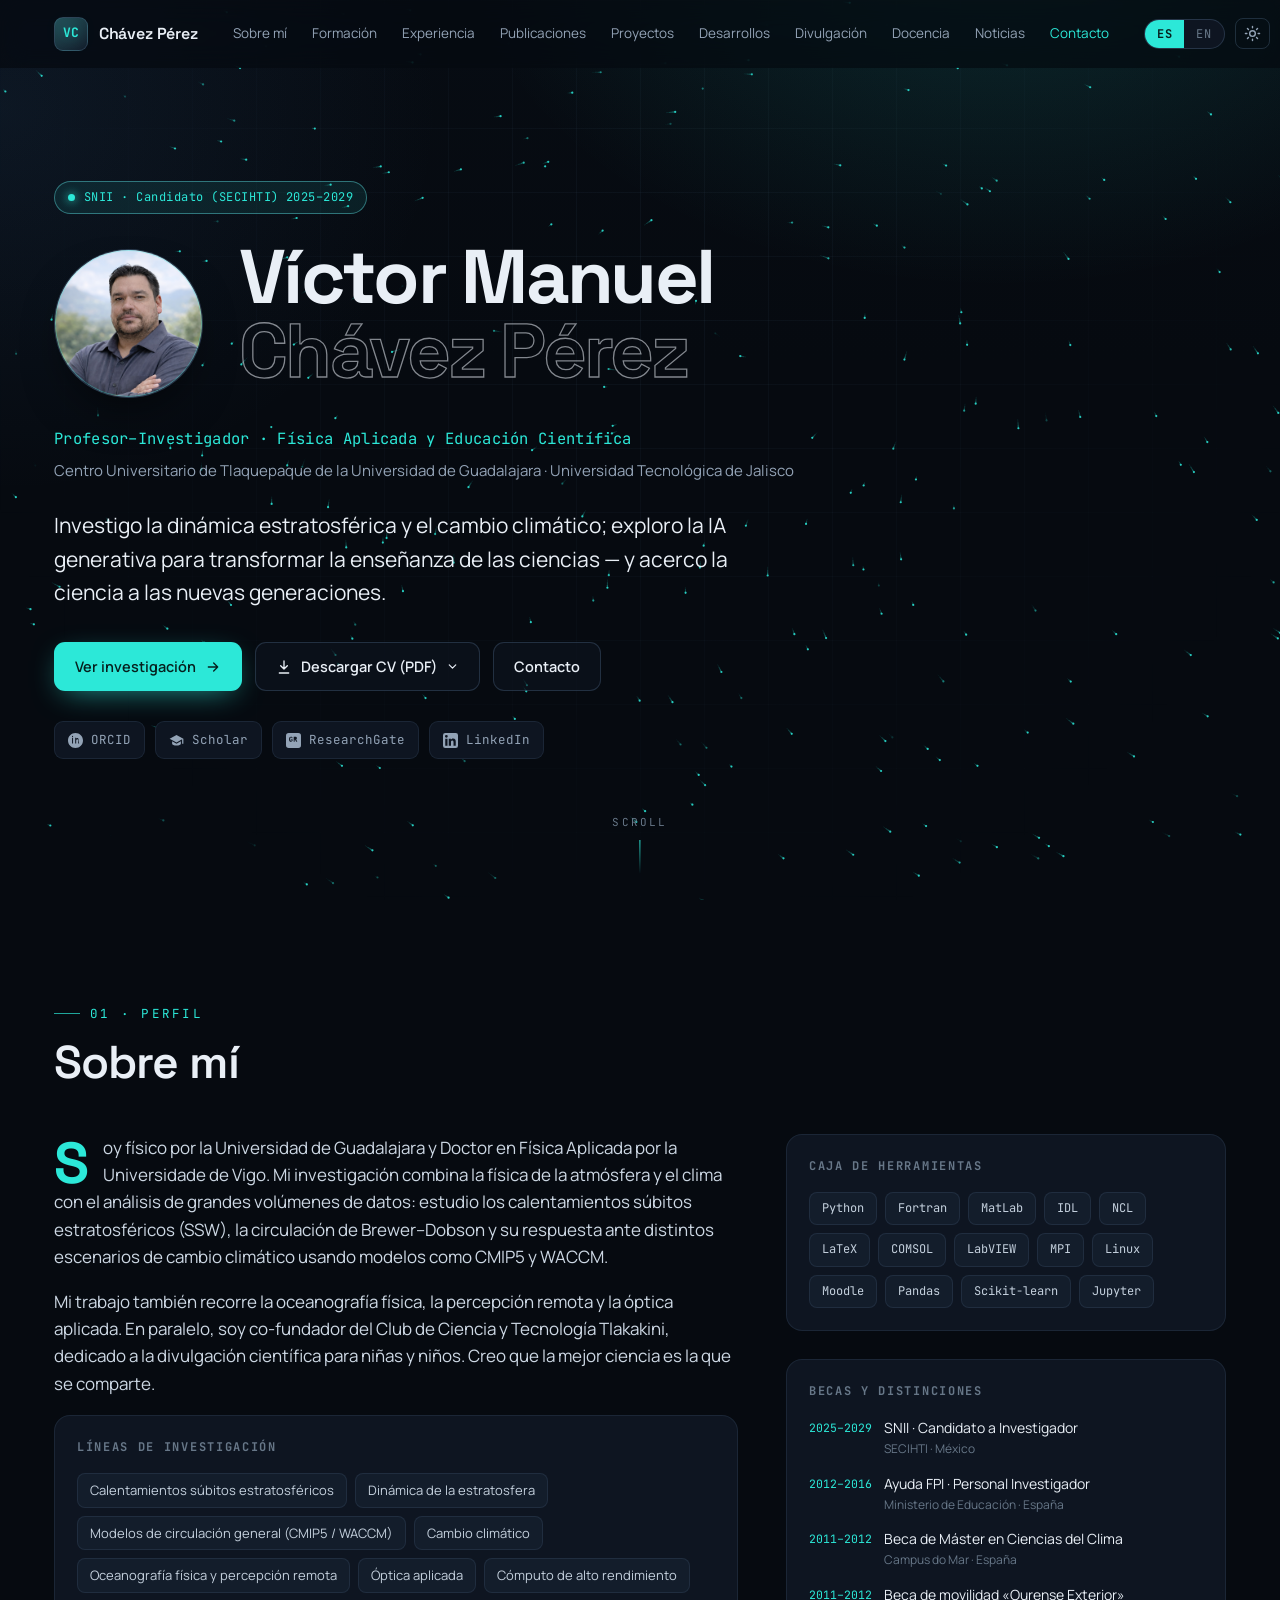
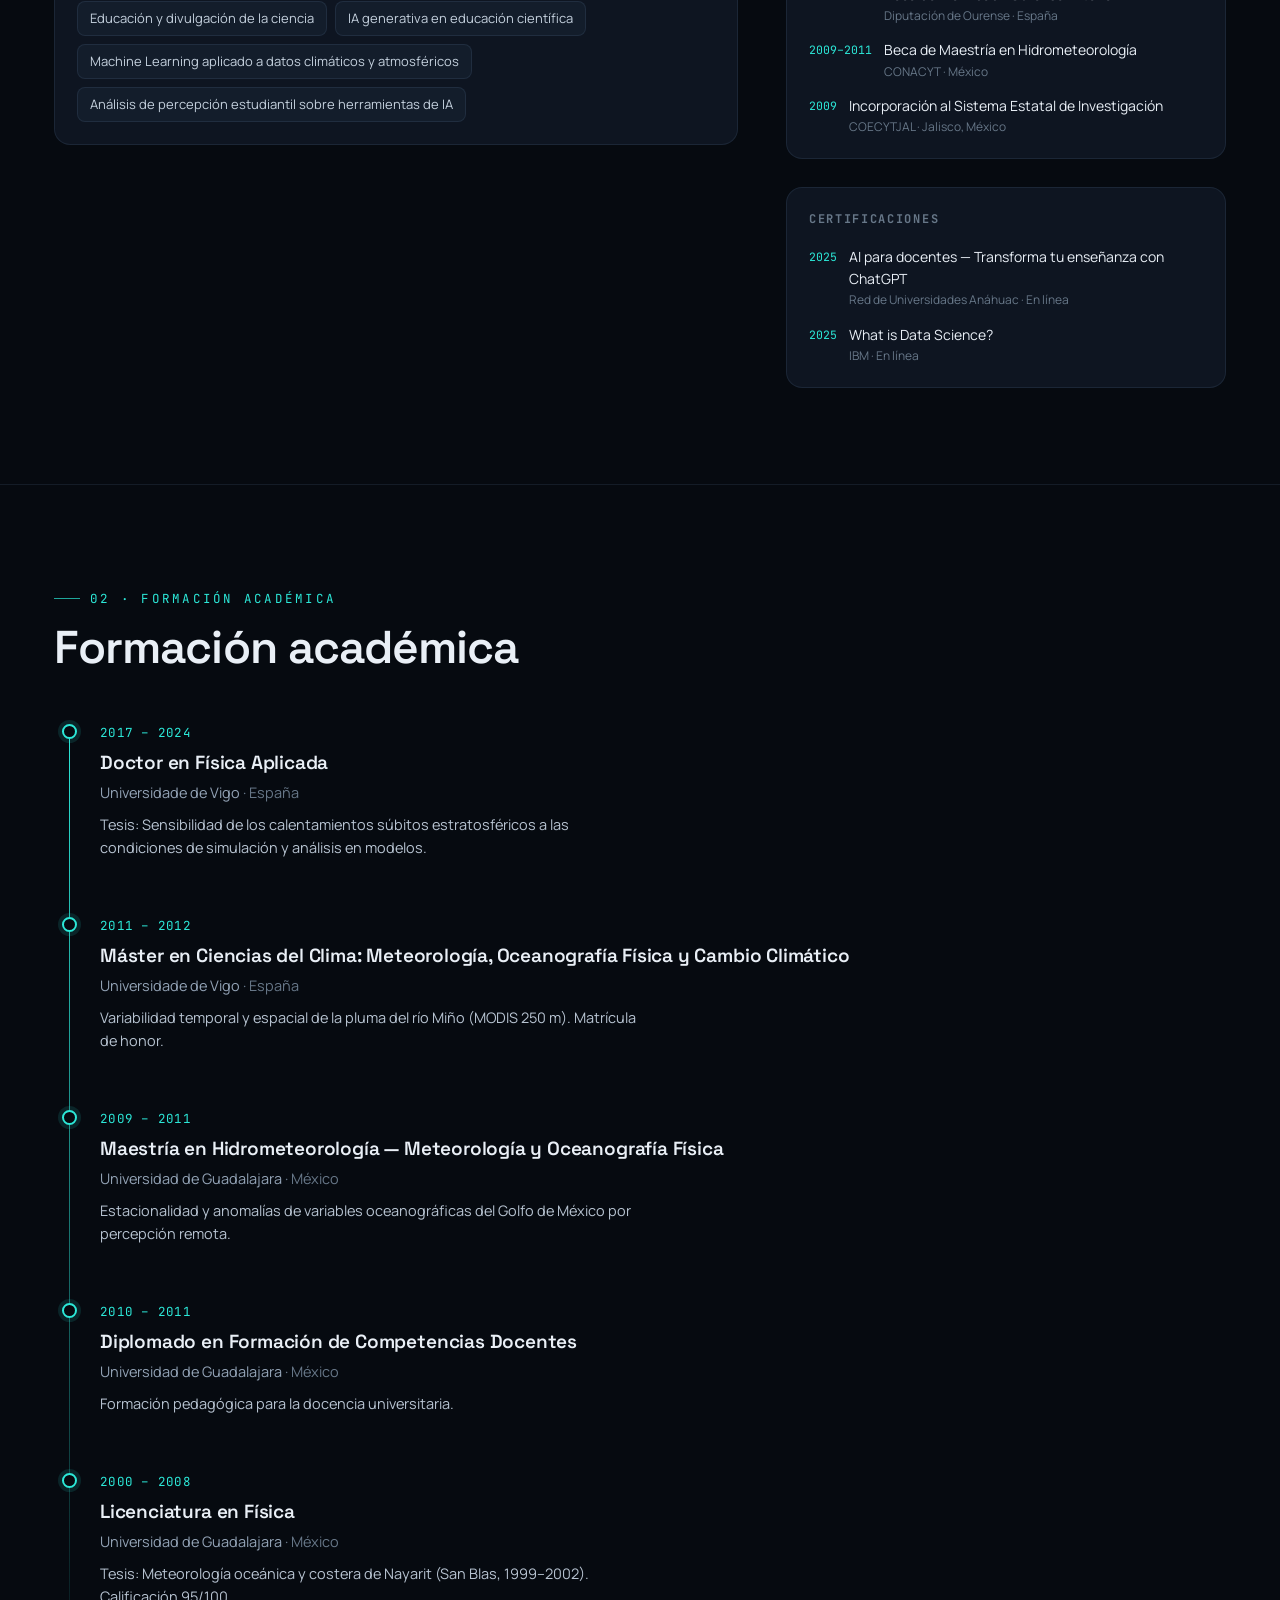
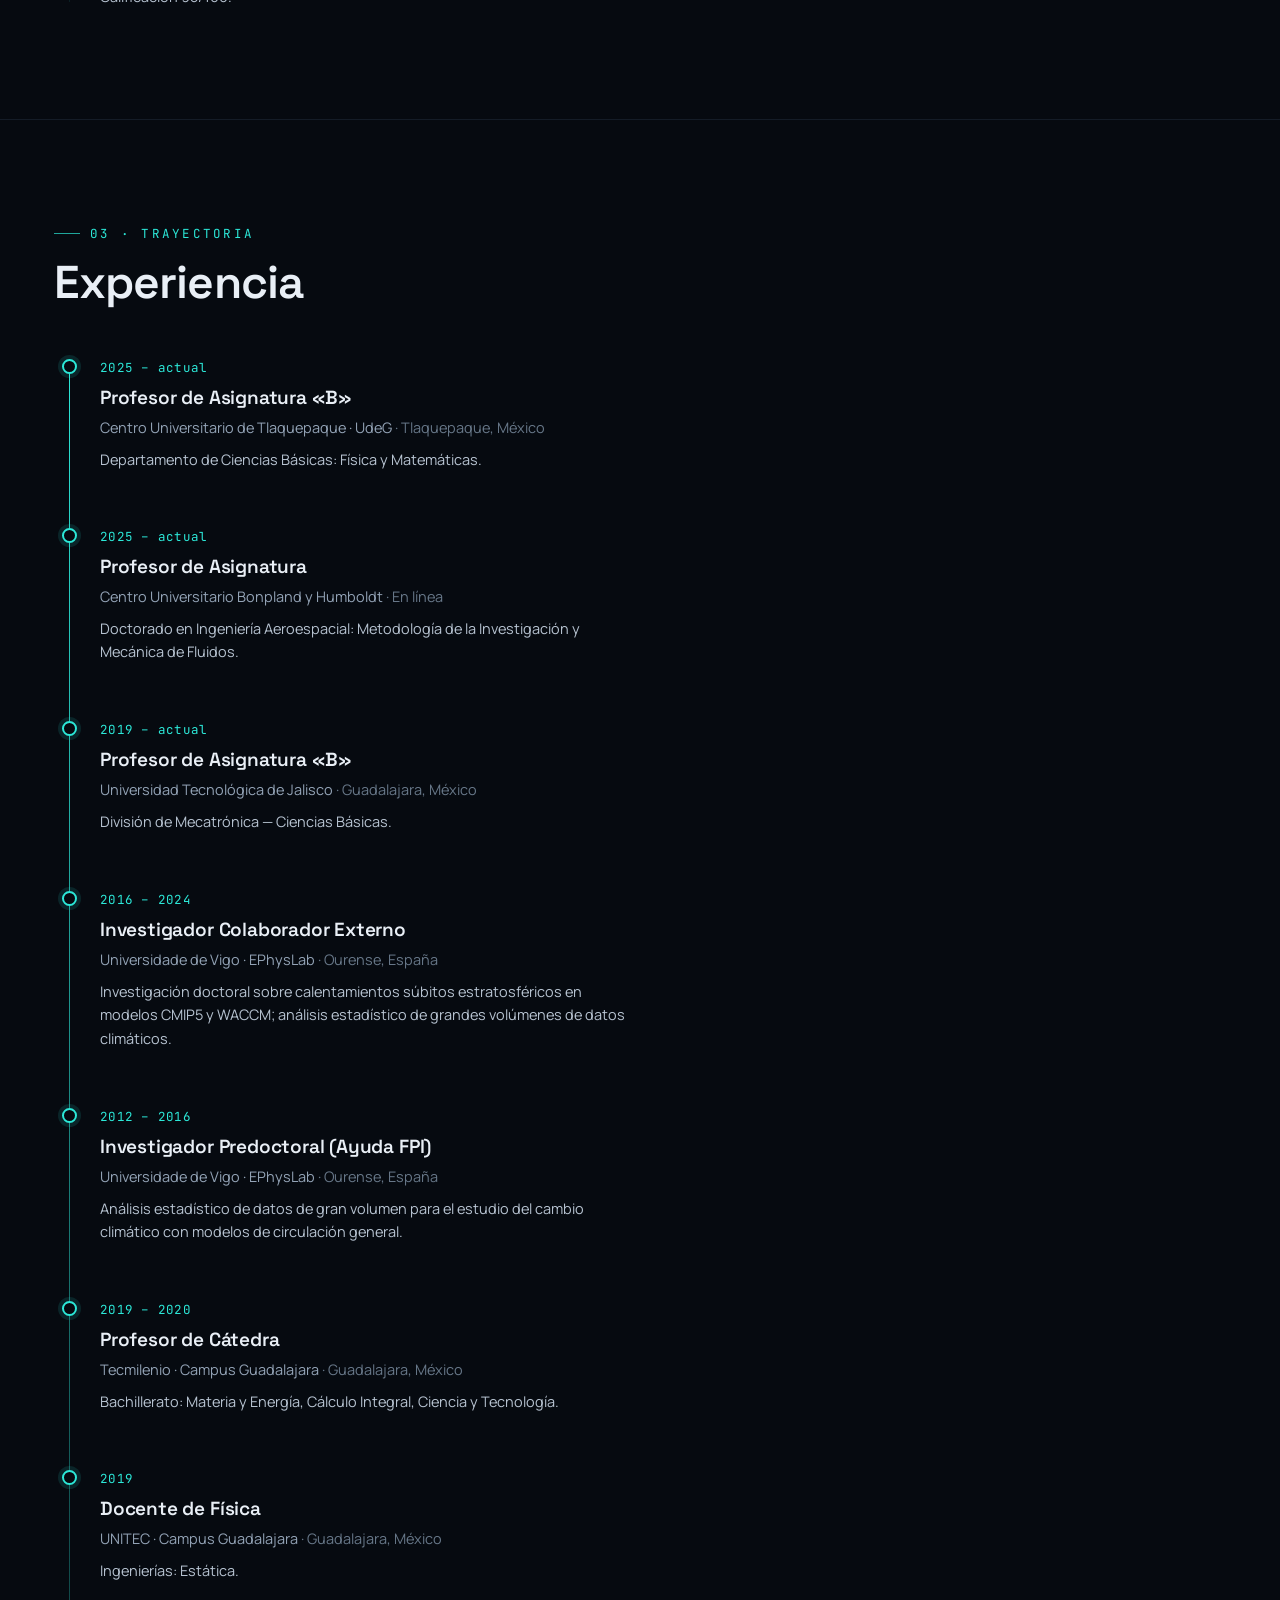
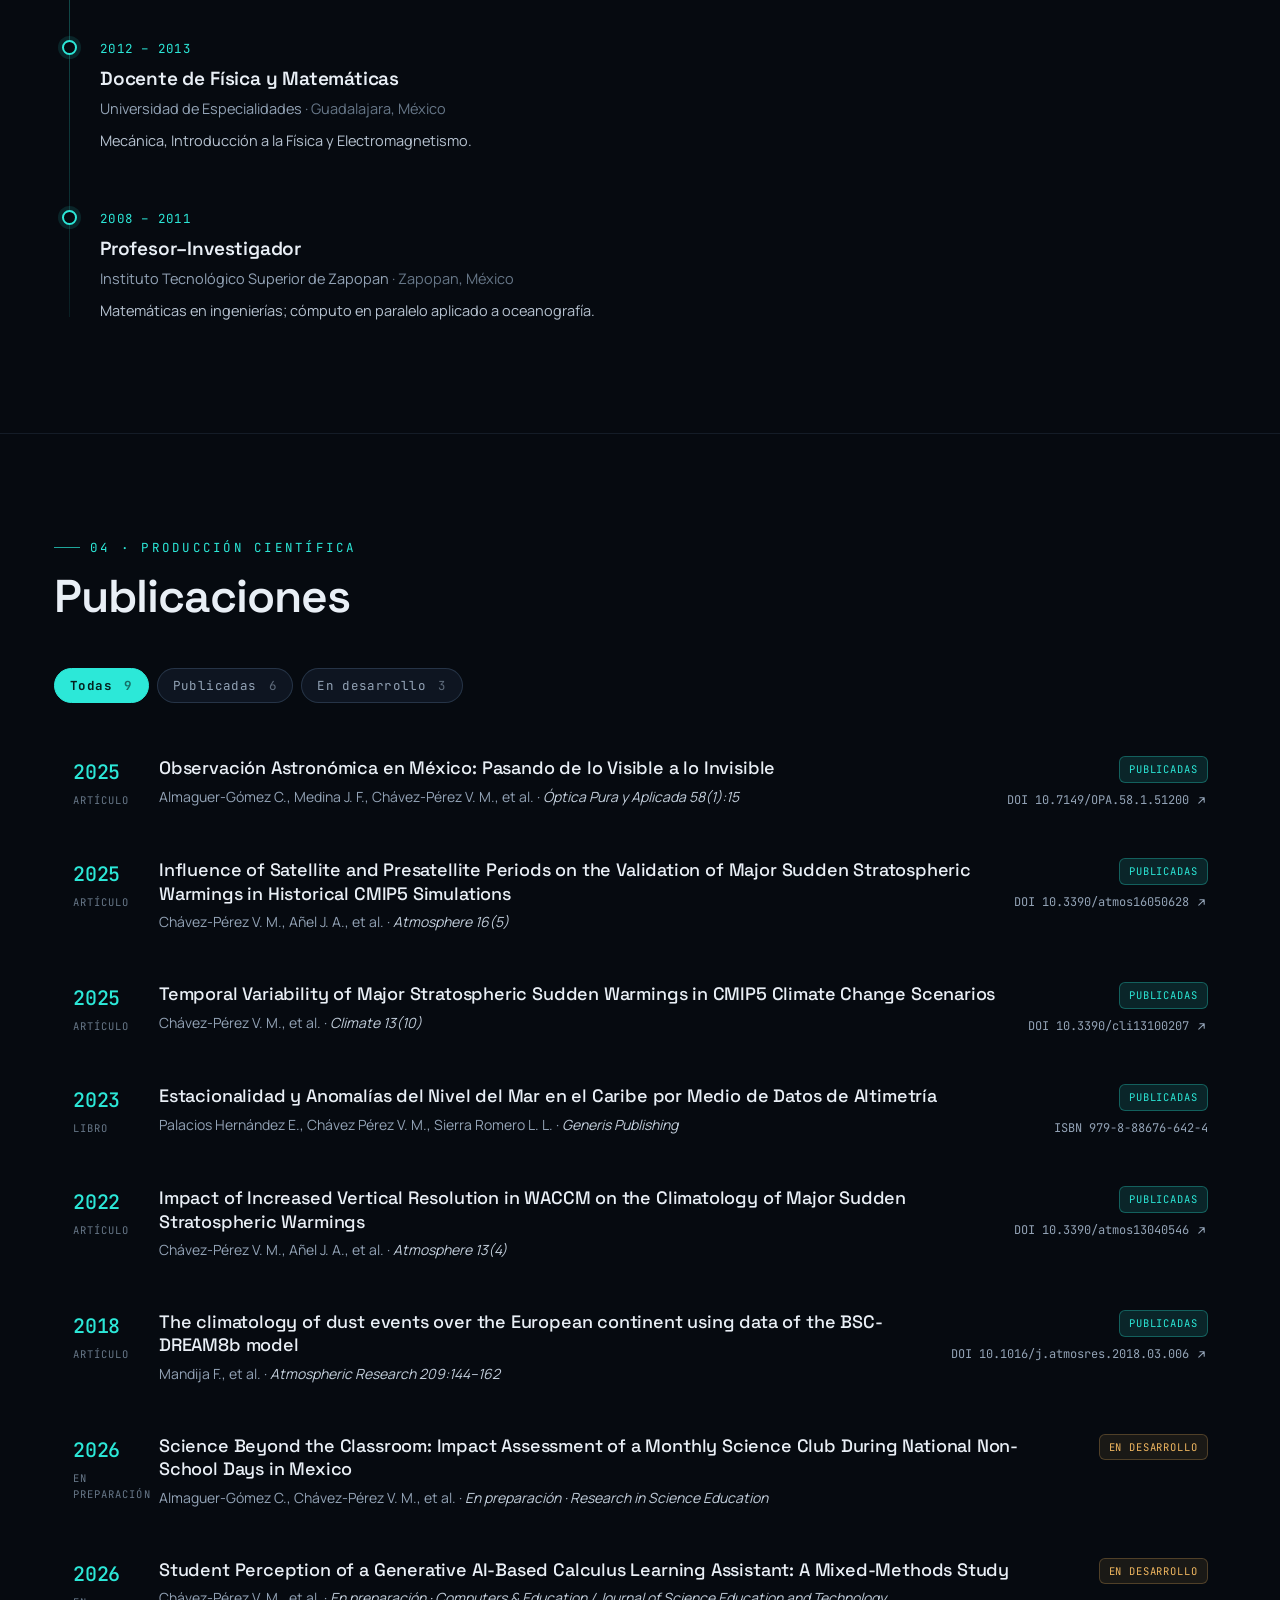
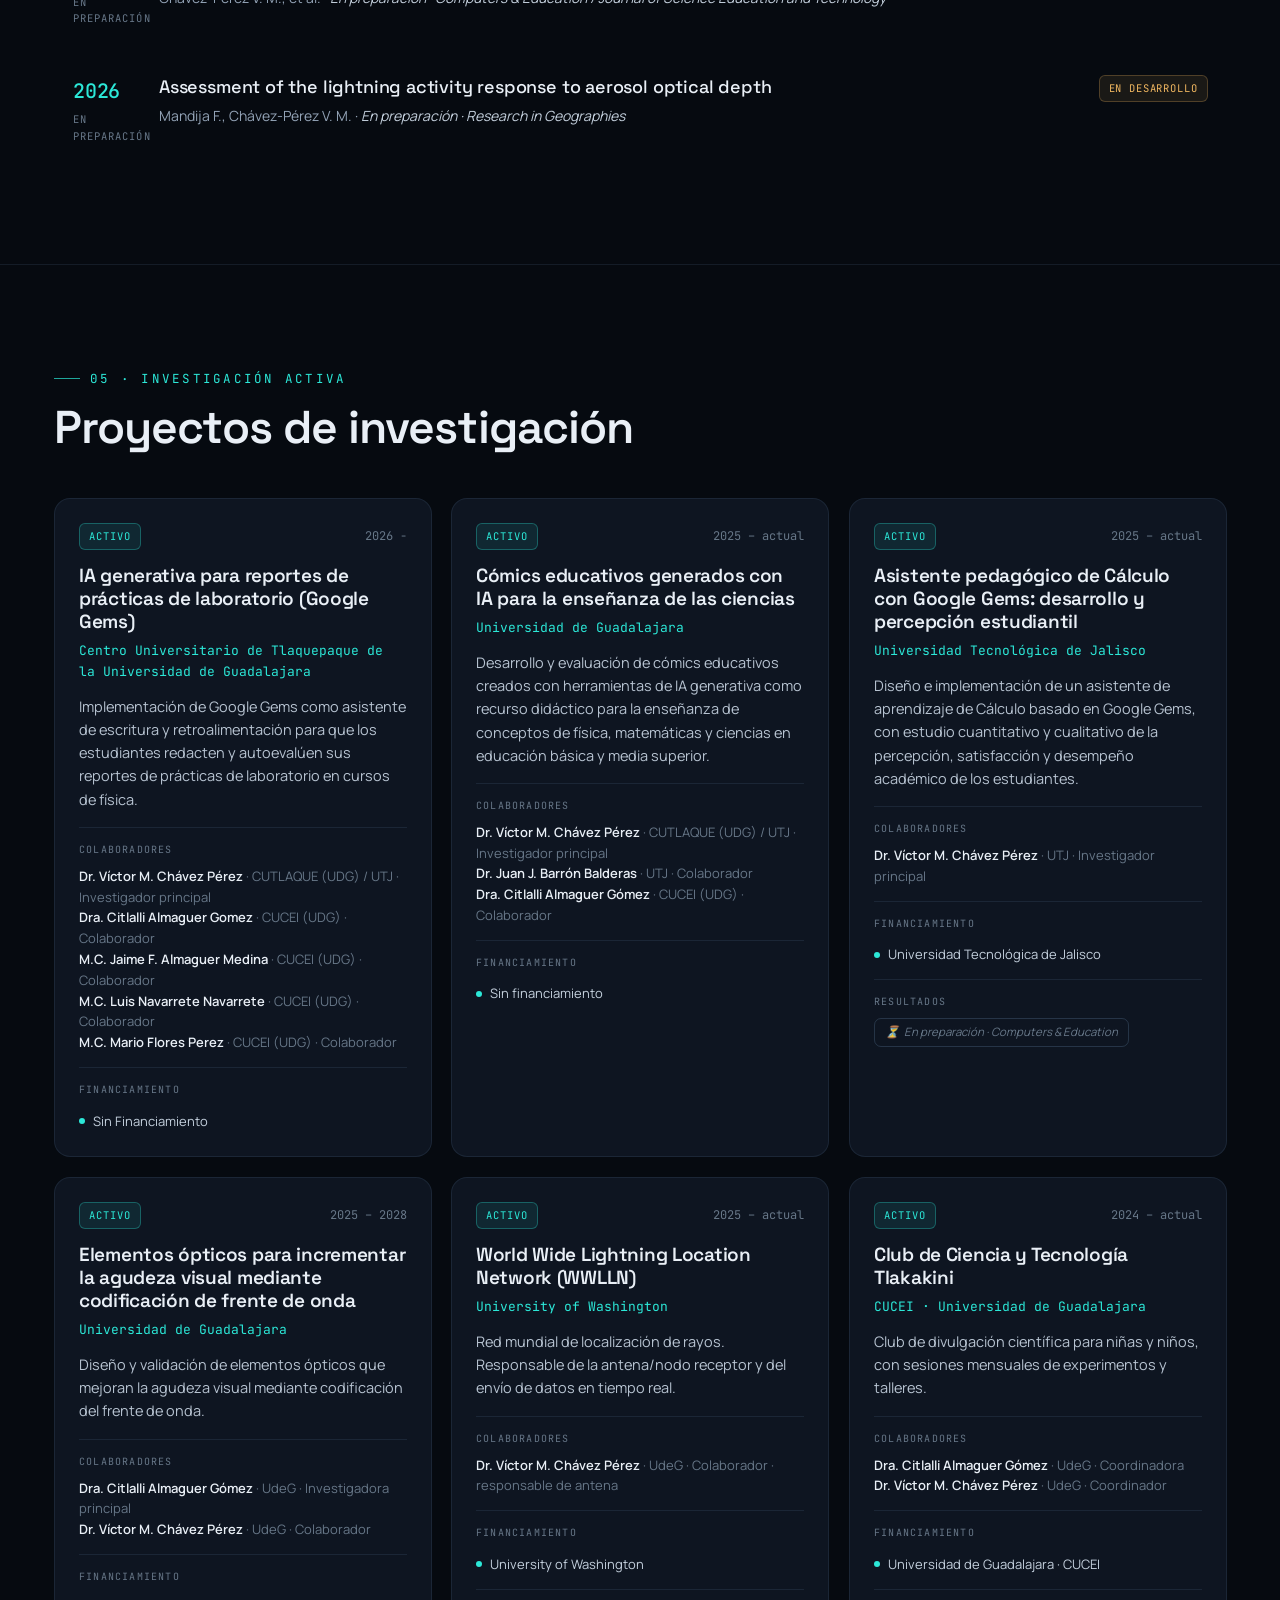
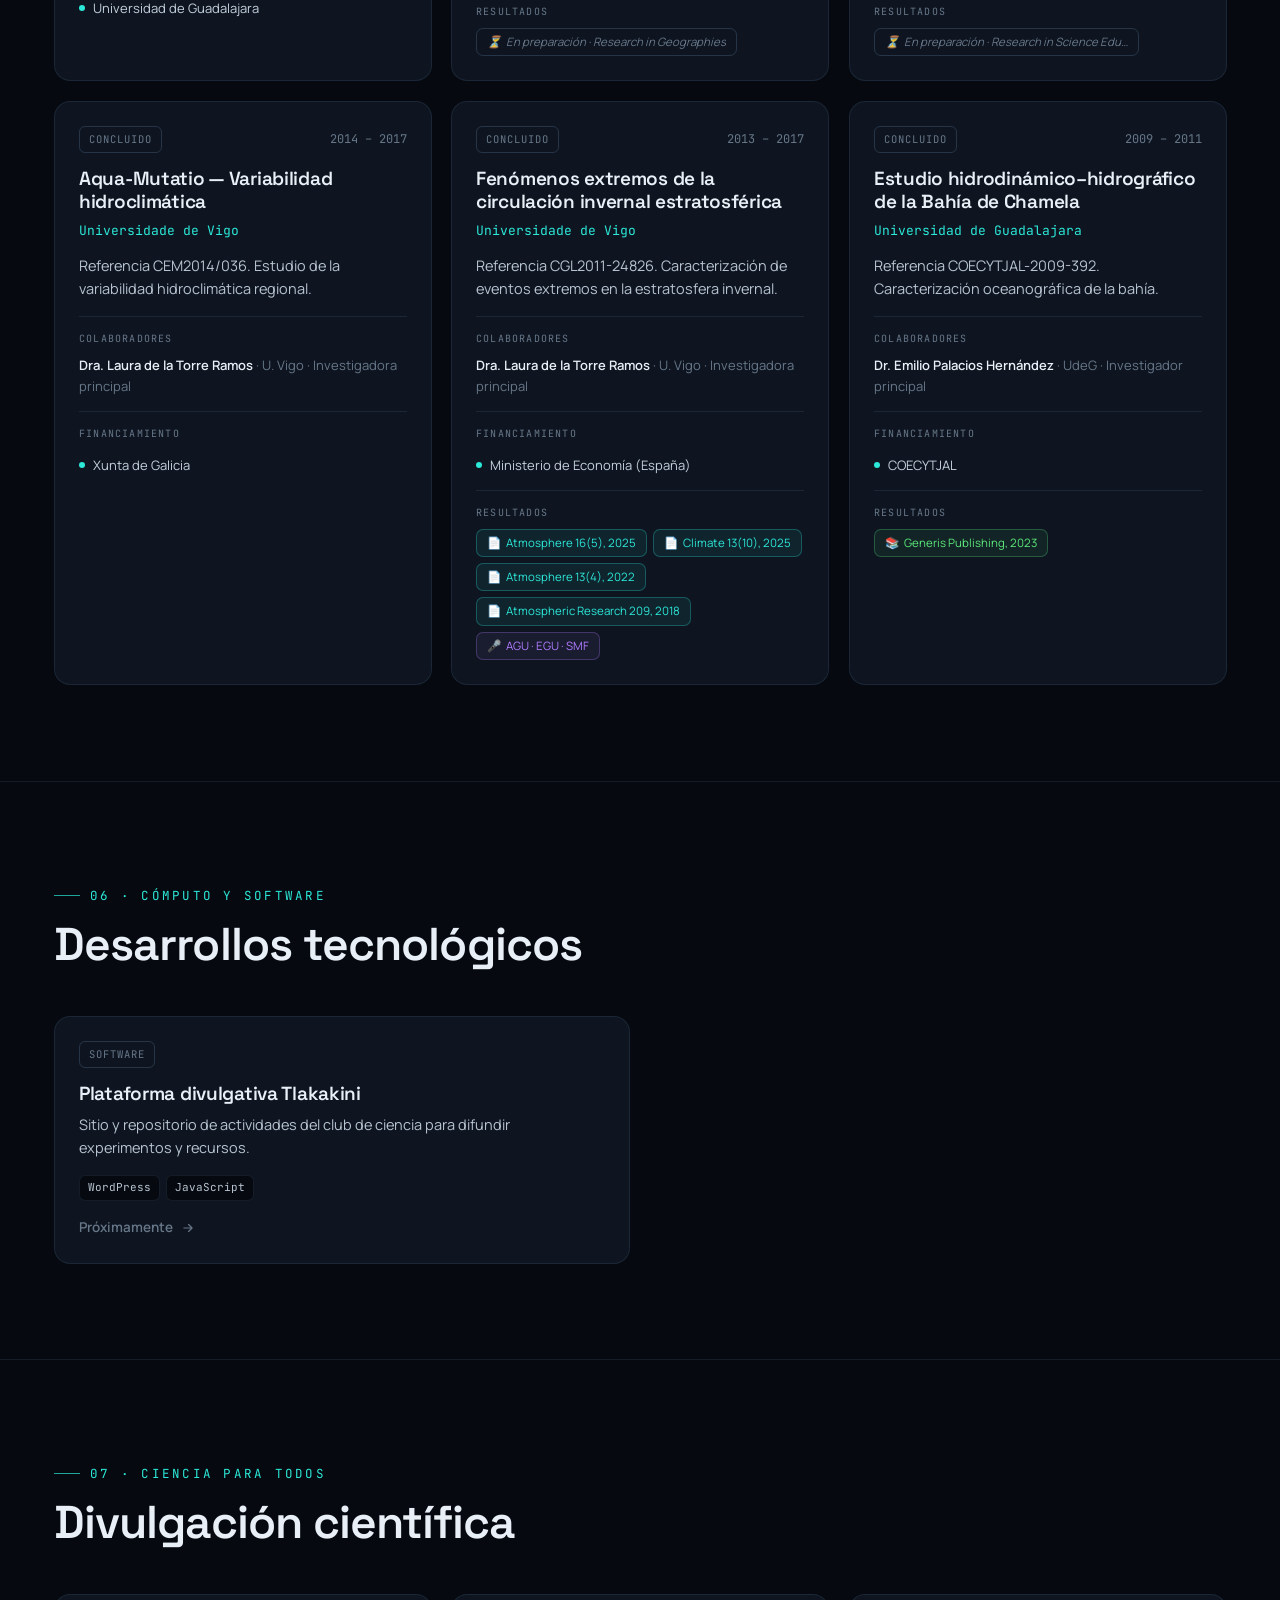
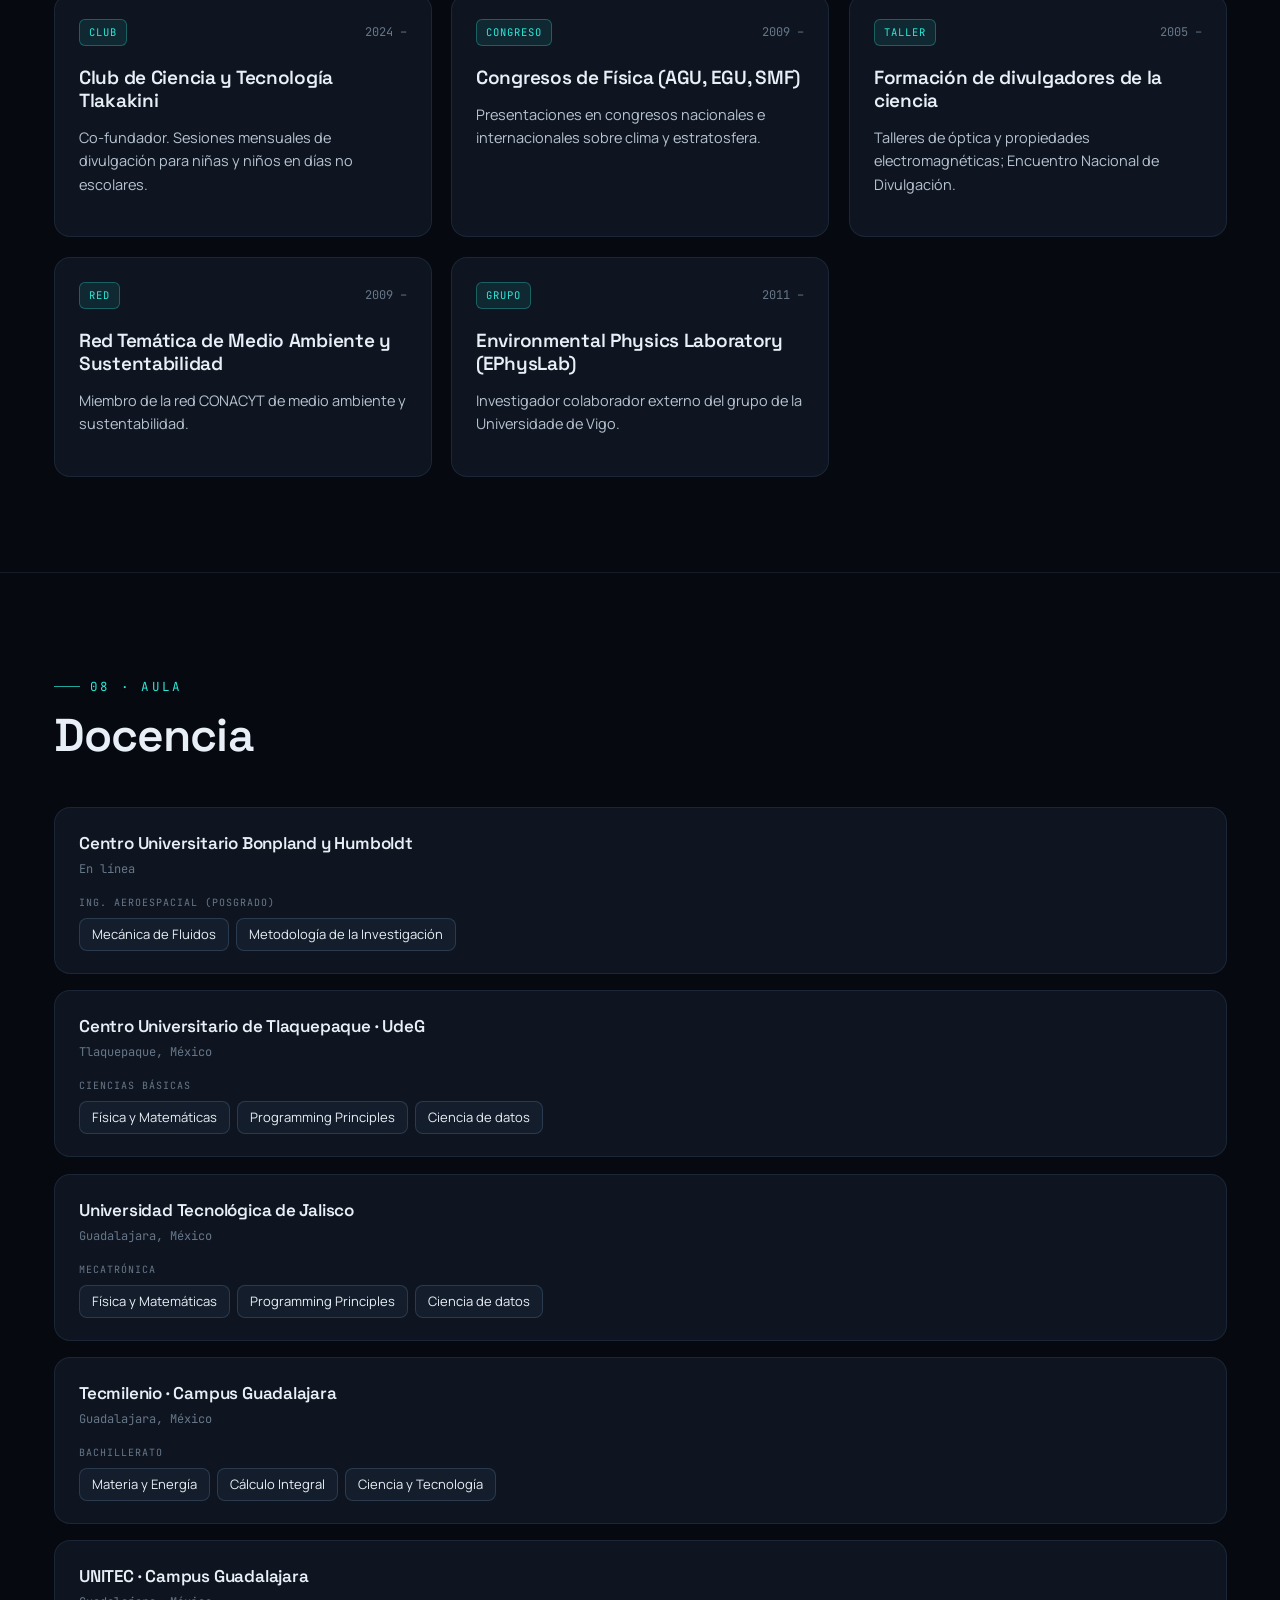
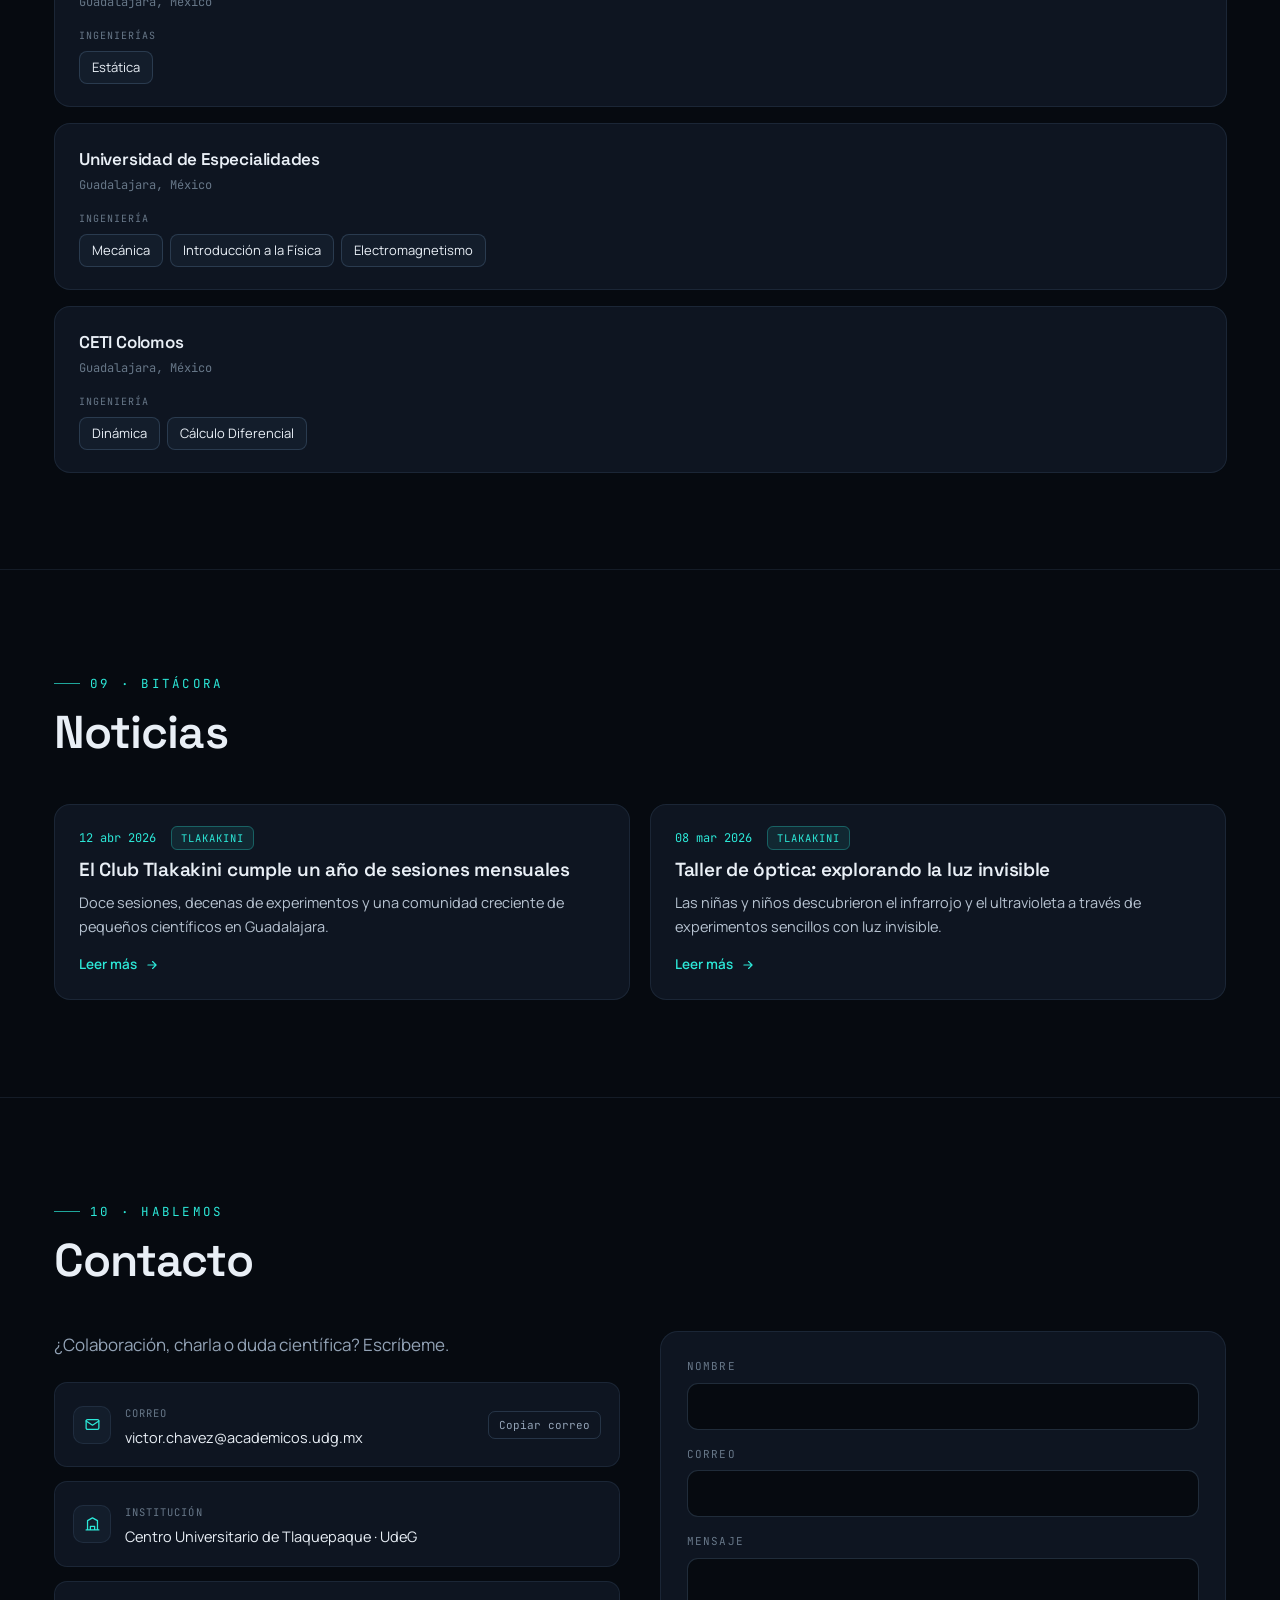
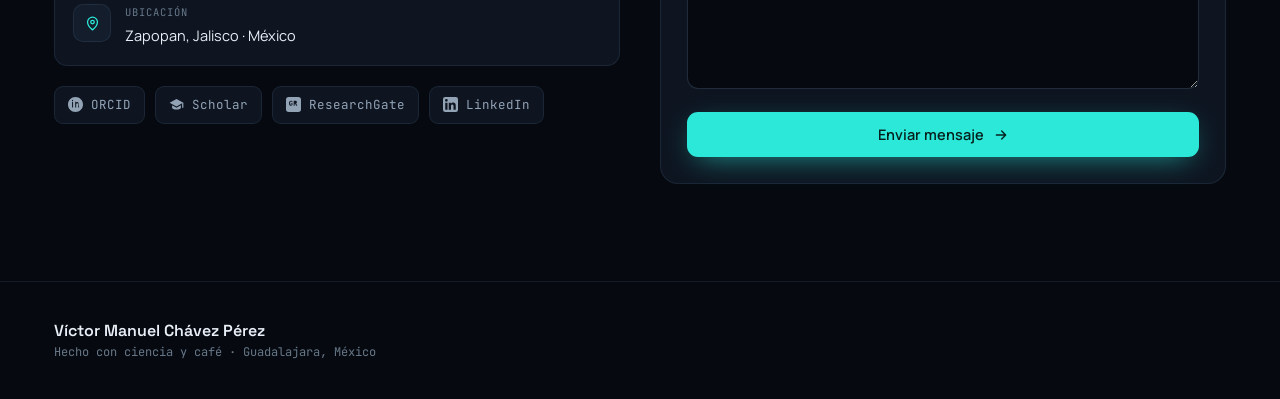
==== commit 5b079b5f: "chore: actualizar index.html" ====
--- a/index.html
+++ b/index.html
@@ -5,6 +5,54 @@
 <meta name="viewport" content="width=device-width, initial-scale=1.0">
 <title>Víctor M. Chávez Pérez · Física Aplicada</title>
 <meta name="description" content="Profesor–Investigador en Física Aplicada y Educación Científica. Calentamientos súbitos estratosféricos, cambio climático, oceanografía física y divulgación de la ciencia.">
+<meta name="author" content="Víctor Manuel Chávez Pérez">
+<meta name="theme-color" content="#060a10">
+<link rel="icon" type="image/svg+xml" href="assets/favicon.svg">
+
+<!-- Open Graph / Twitter (ajusta og:url y og:image a la URL final del sitio) -->
+<meta property="og:type" content="profile">
+<meta property="og:title" content="Víctor M. Chávez Pérez · Física Aplicada y Educación Científica">
+<meta property="og:description" content="Profesor–Investigador. Calentamientos súbitos estratosféricos, cambio climático, oceanografía física, IA generativa en educación y divulgación de la ciencia.">
+<meta property="og:image" content="assets/victor.png">
+<meta property="og:locale" content="es_MX">
+<meta property="og:locale:alternate" content="en_US">
+<meta name="twitter:card" content="summary">
+<meta name="twitter:title" content="Víctor M. Chávez Pérez · Física Aplicada">
+<meta name="twitter:description" content="Profesor–Investigador en Física Aplicada y Educación Científica.">
+
+<!-- Datos estructurados: schema.org/Person -->
+<script type="application/ld+json">
+{
+  "@context": "https://schema.org",
+  "@type": "Person",
+  "name": "Víctor Manuel Chávez Pérez",
+  "givenName": "Víctor Manuel",
+  "familyName": "Chávez Pérez",
+  "honorificPrefix": "Dr.",
+  "jobTitle": "Profesor–Investigador en Física Aplicada y Educación Científica",
+  "email": "mailto:victor.chavez@academicos.udg.mx",
+  "image": "assets/victor.png",
+  "worksFor": [
+    { "@type": "CollegeOrUniversity", "name": "Universidad de Guadalajara · Centro Universitario de Tlaquepaque" },
+    { "@type": "CollegeOrUniversity", "name": "Universidad Tecnológica de Jalisco" }
+  ],
+  "alumniOf": [
+    { "@type": "CollegeOrUniversity", "name": "Universidade de Vigo" },
+    { "@type": "CollegeOrUniversity", "name": "Universidad de Guadalajara" }
+  ],
+  "knowsAbout": ["Sudden stratospheric warmings", "Climate change", "Physical oceanography", "Remote sensing", "Applied optics", "Generative AI in science education"],
+  "sameAs": [
+    "https://orcid.org/0000-0002-6761-0730",
+    "https://www.researchgate.net/profile/Victor-Chavez-Perez-2",
+    "https://www.linkedin.com/in/vmchavezp/"
+  ]
+}
+</script>
+
+<!-- Aplicar tema guardado antes del primer render para evitar parpadeo -->
+<script>
+  try{ document.documentElement.setAttribute('data-theme', localStorage.getItem('vmcp-theme') || 'dark'); }catch(e){}
+</script>
 
 <link rel="preconnect" href="https://fonts.googleapis.com">
 <link rel="preconnect" href="https://fonts.gstatic.com" crossorigin>
--- a/styles.css
+++ b/styles.css
@@ -196,6 +196,27 @@
 .btn-ghost{ border-color:var(--line-2); color:var(--text); background:color-mix(in oklab,var(--bg-2) 60%, transparent); }
 .btn-ghost:hover{ border-color:var(--accent); color:var(--accent); }
 
+/* CV dropdown */
+/* .hero-cta debe apilarse por encima de .hero-social (ambos .reveal crean
+   stacking context por will-change), si no el menú queda detrás de las redes */
+.hero-cta{ position:relative; z-index:6; }
+.cv-dd{ position:relative; display:inline-flex; }
+.cv-dd .caret{ width:13px; height:13px; flex:none; transition:transform .2s; }
+.cv-dd.open .caret{ transform:rotate(180deg); }
+.cv-menu{
+  position:absolute; top:calc(100% + 7px); left:0; min-width:230px; z-index:30;
+  background:var(--bg-2); border:1px solid var(--line-2); border-radius:12px; padding:6px;
+  box-shadow:0 18px 44px -18px rgba(0,0,0,.55);
+  opacity:0; transform:translateY(-6px); pointer-events:none; transition:.18s var(--ease);
+}
+.cv-dd.open .cv-menu{ opacity:1; transform:none; pointer-events:auto; }
+.cv-menu a{
+  display:flex; align-items:center; gap:9px; padding:10px 12px; border-radius:9px;
+  font-size:13.5px; font-weight:600; color:var(--text); white-space:nowrap;
+}
+.cv-menu a:hover{ background:color-mix(in oklab, var(--accent) 10%, transparent); color:var(--accent); }
+.cv-menu a svg{ width:14px; height:14px; flex:none; }
+
 .hero-social{ display:flex; gap:10px; flex-wrap:wrap; }
 .social{
   display:inline-flex; align-items:center; gap:8px; font-family:var(--font-mono); font-size:12.5px;
@@ -508,22 +529,66 @@
 :root[data-lang="en"] .i18n [data-l="es"]{ display:none; }
 .i18n{ display:inline; }
 
-/* Print button (nav) */
-.print-btn{
+/* Print & theme buttons (nav) */
+.print-btn, .theme-btn{
   display:flex; align-items:center; justify-content:center;
   background:transparent; border:1px solid var(--line-2); border-radius:8px;
   color:var(--muted); cursor:pointer; padding:6px 8px; transition:.18s;
 }
-.print-btn:hover{ color:var(--accent); border-color:var(--accent); }
-.print-btn svg{ width:17px; height:17px; display:block; }
+.print-btn:hover, .theme-btn:hover{ color:var(--accent); border-color:var(--accent); }
+.print-btn svg, .theme-btn svg{ width:17px; height:17px; display:block; }
+
+/* Iconos SVG en línea — tamaño explícito */
+.btn svg{ width:16px; height:16px; flex:none; }
+.c-link svg{ width:14px; height:14px; flex:none; }
+.doi-link svg{ width:13px; height:13px; flex:none; }
+.out-badge svg{ width:12px; height:12px; flex:none; }
+.res-dl svg{ width:14px; height:14px; flex:none; }
+.copy-btn svg{ width:13px; height:13px; }
+.scroll-hint svg{ width:14px; height:14px; }
+.theme-btn span{ display:block; line-height:0; }
+.theme-btn .ic-moon{ display:none; }
+:root[data-theme="light"] .theme-btn .ic-sun{ display:none; }
+:root[data-theme="light"] .theme-btn .ic-moon{ display:block; }
+
+/* ===========================================================================
+   LIGHT THEME
+   =========================================================================== */
+:root[data-theme="light"]{
+  --bg:#f5f7fa; --bg-1:#ffffff; --bg-2:#ecf0f5; --bg-3:#e2e8f0;
+  --line:rgba(15,45,75,.13); --line-2:rgba(15,45,75,.24);
+  --text:#16222e; --muted:#46586a; --faint:#7d8da050; --faint-s:#5d7184;
+  --accent:#0b7f8a; --accent-ink:#ffffff;
+}
+:root[data-theme="light"] body::before{
+  background:
+    radial-gradient(900px 600px at 78% -8%, color-mix(in oklab, var(--accent) 10%, transparent), transparent 60%),
+    radial-gradient(800px 700px at 0% 12%, color-mix(in oklab, #3b6ea5 9%, transparent), transparent 55%),
+    linear-gradient(180deg, #eef2f7, var(--bg) 40%);
+}
+:root[data-theme="light"] ::selection{ color:#0b2530; }
+:root[data-theme="light"] .about-bio p,
+:root[data-theme="light"] .tl-detail,
+:root[data-theme="light"] .card .c-desc,
+:root[data-theme="light"] .collab,
+:root[data-theme="light"] .fund{ color:#3c4d5e; }
+:root[data-theme="light"] .pub-venue{ color:#4a5c6e; }
+:root[data-theme="light"] .pub-state.indev{ color:#8a5c10; background:#b9770e14; border:1px solid #b9770e3d; }
+:root[data-theme="light"] .out-badge.article{ color:#0b7f8a; border-color:rgba(11,127,138,.3); background:rgba(11,127,138,.07); }
+:root[data-theme="light"] .out-badge.book{ color:#1d7a35; border-color:rgba(29,122,53,.3); background:rgba(29,122,53,.07); }
+:root[data-theme="light"] .out-badge.conference{ color:#6b3fc4; border-color:rgba(107,63,196,.3); background:rgba(107,63,196,.07); }
+:root[data-theme="light"] .out-badge.thesis{ color:#8a5c10; border-color:rgba(138,92,16,.3); background:rgba(138,92,16,.07); }
+:root[data-theme="light"] .lvl.hs{ color:#8a5c10; border-color:#8a5c1040; background:#8a5c1012; }
+:root[data-theme="light"] .portrait{ box-shadow:0 22px 54px -26px rgba(20,40,60,.45); }
+:root[data-theme="light"] .hero h1 .l2{ -webkit-text-stroke:1.3px color-mix(in oklab, var(--text) 65%, transparent); }
 
 /* ===========================================================================
    PRINT / PDF
    Limpio, blanco, tipografía oscura. Oculta animaciones y chrome de la web.
    =========================================================================== */
 @media print {
-  /* variables sobrescritas */
-  :root{
+  /* variables sobrescritas (también en modo claro) */
+  :root, :root[data-theme="light"]{
     --bg:#fff; --bg-1:#fff; --bg-2:#f6f7f9; --bg-3:#eef0f4;
     --text:#111827; --muted:#4b5563; --faint-s:#6b7280;
     --accent:#0d6e82; --accent-ink:#fff;
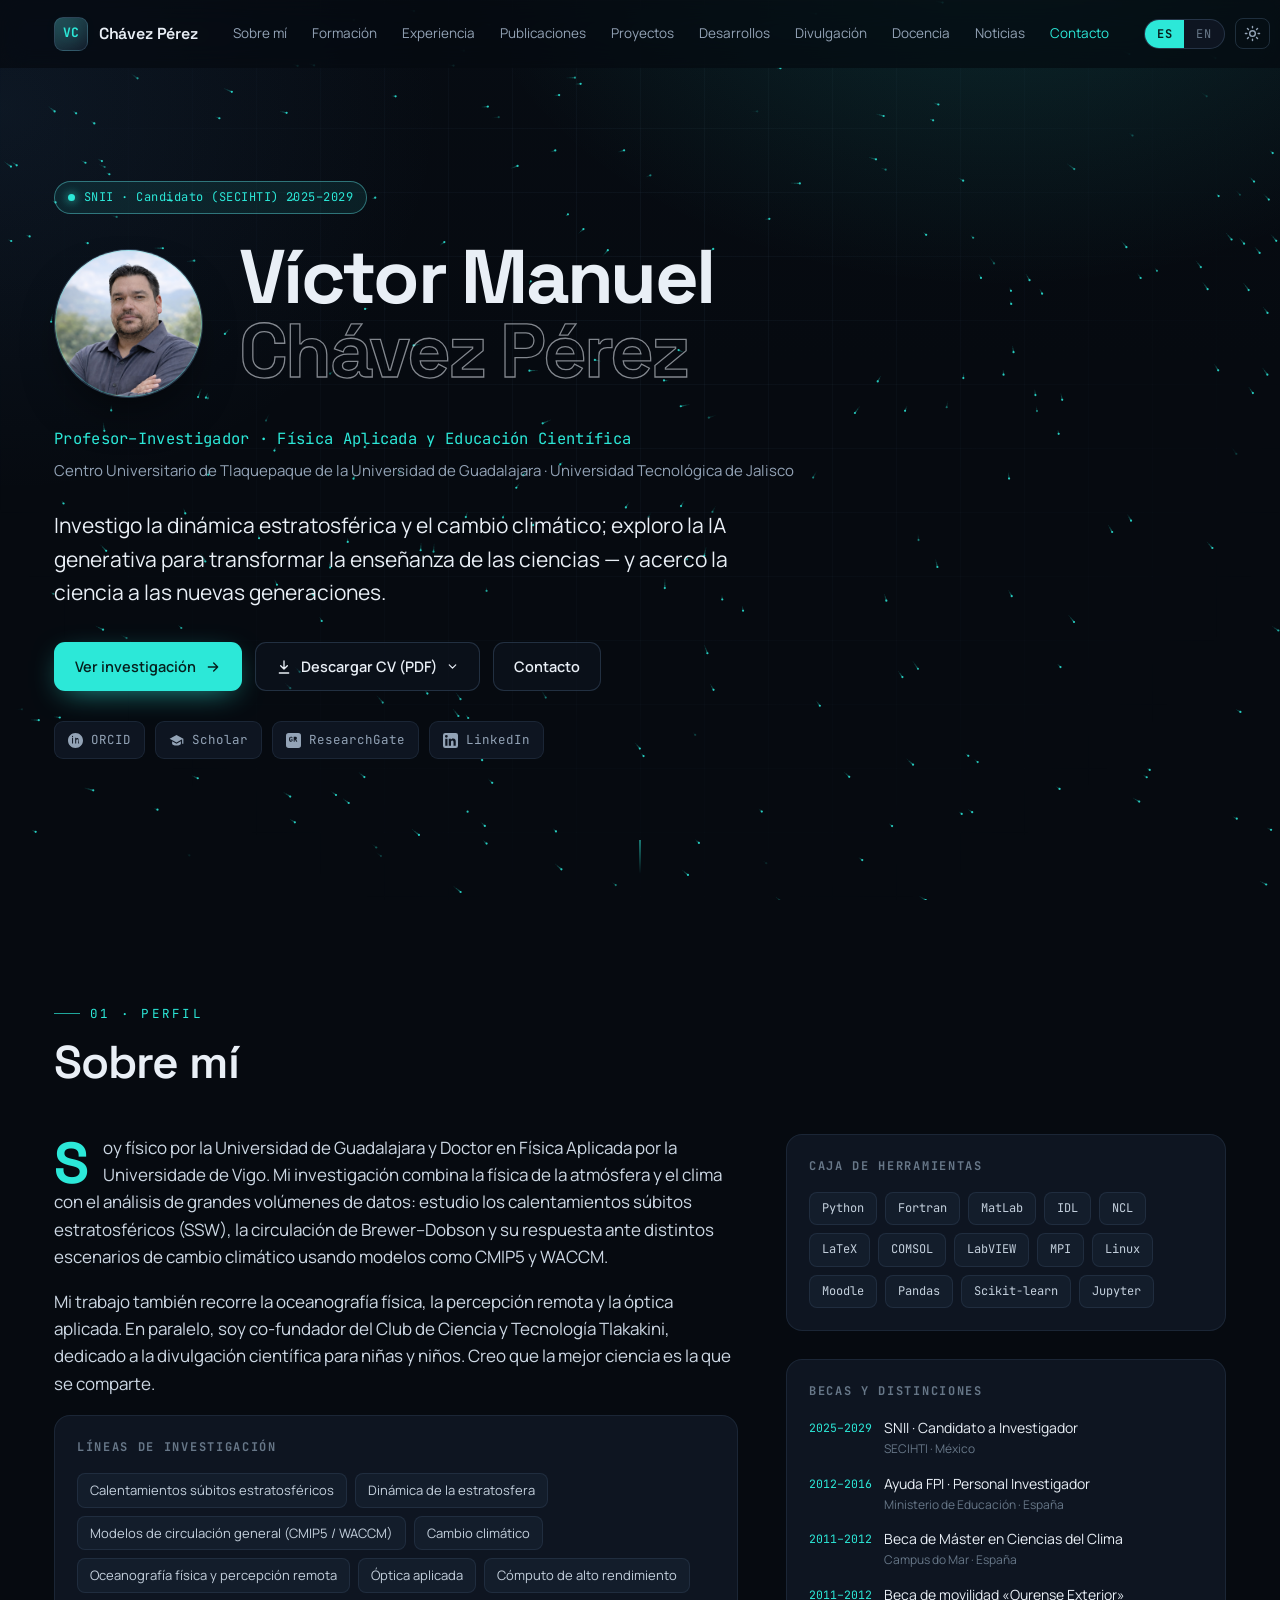
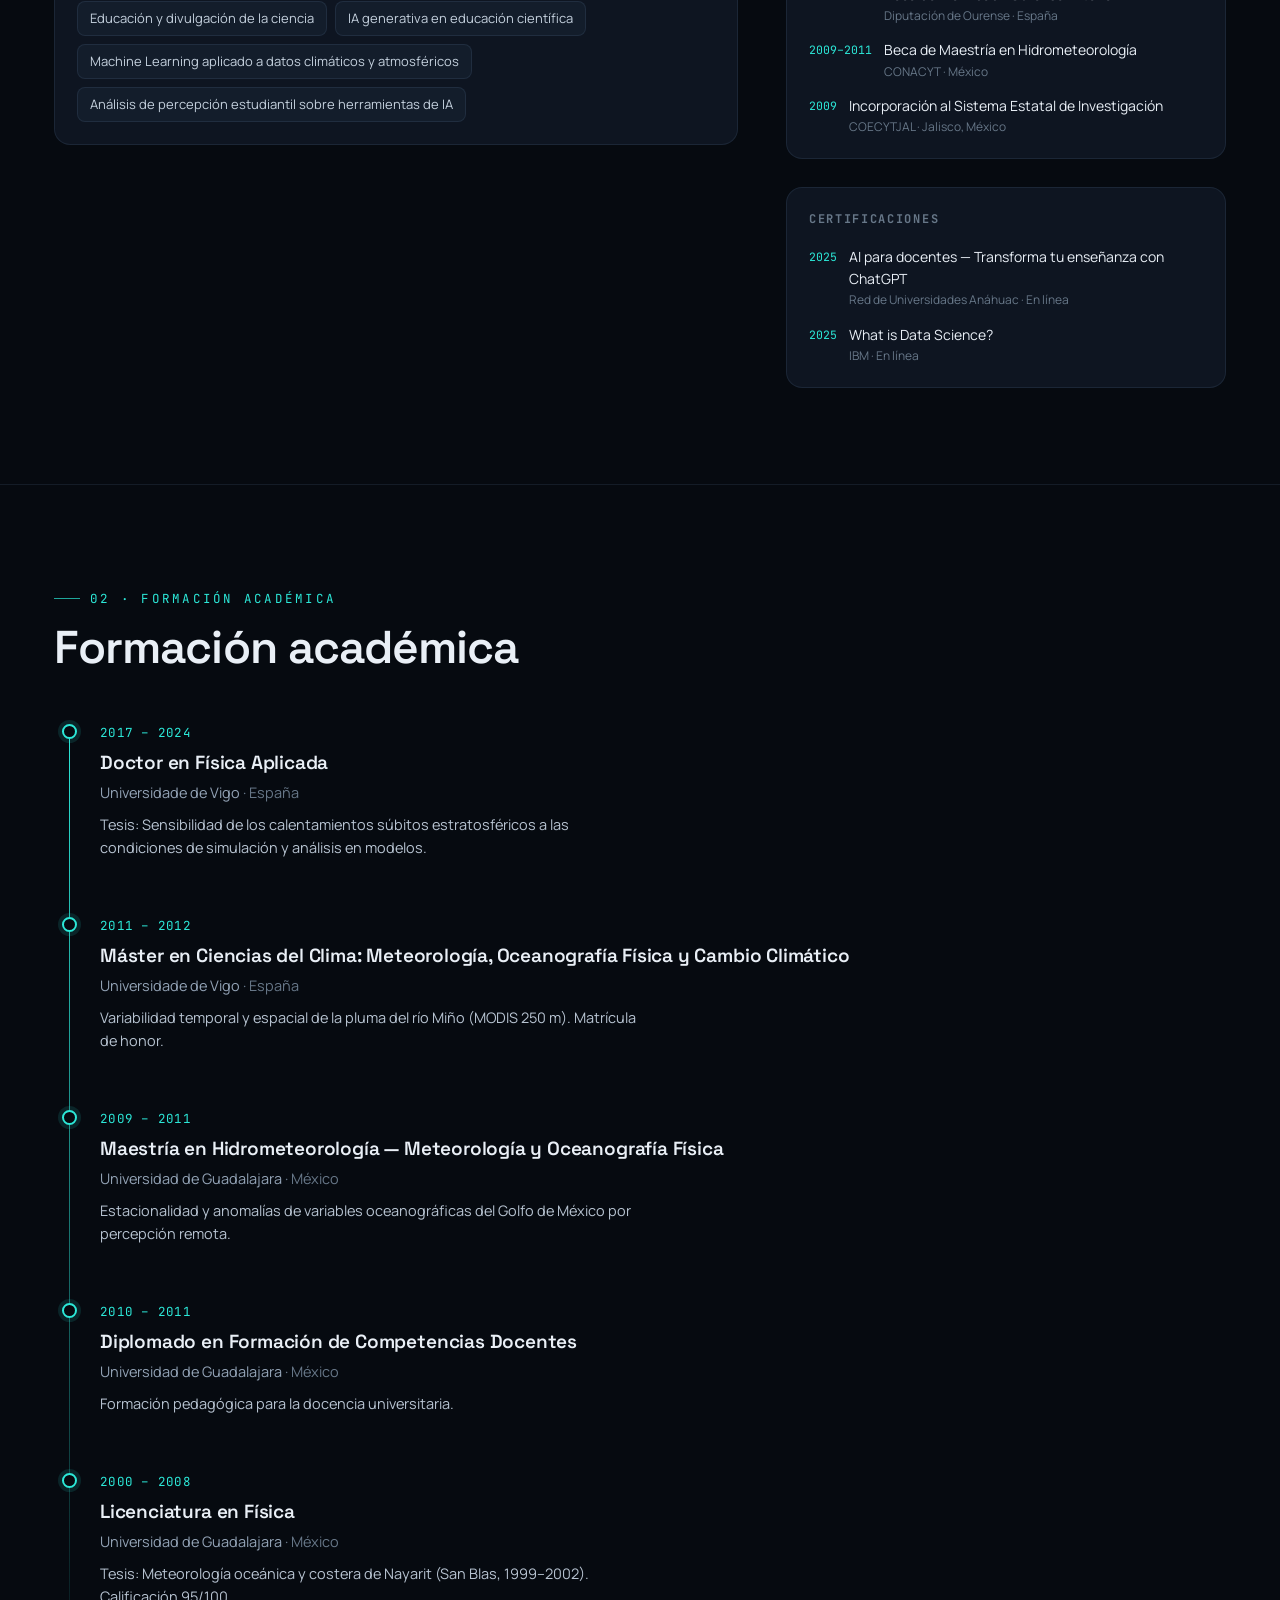
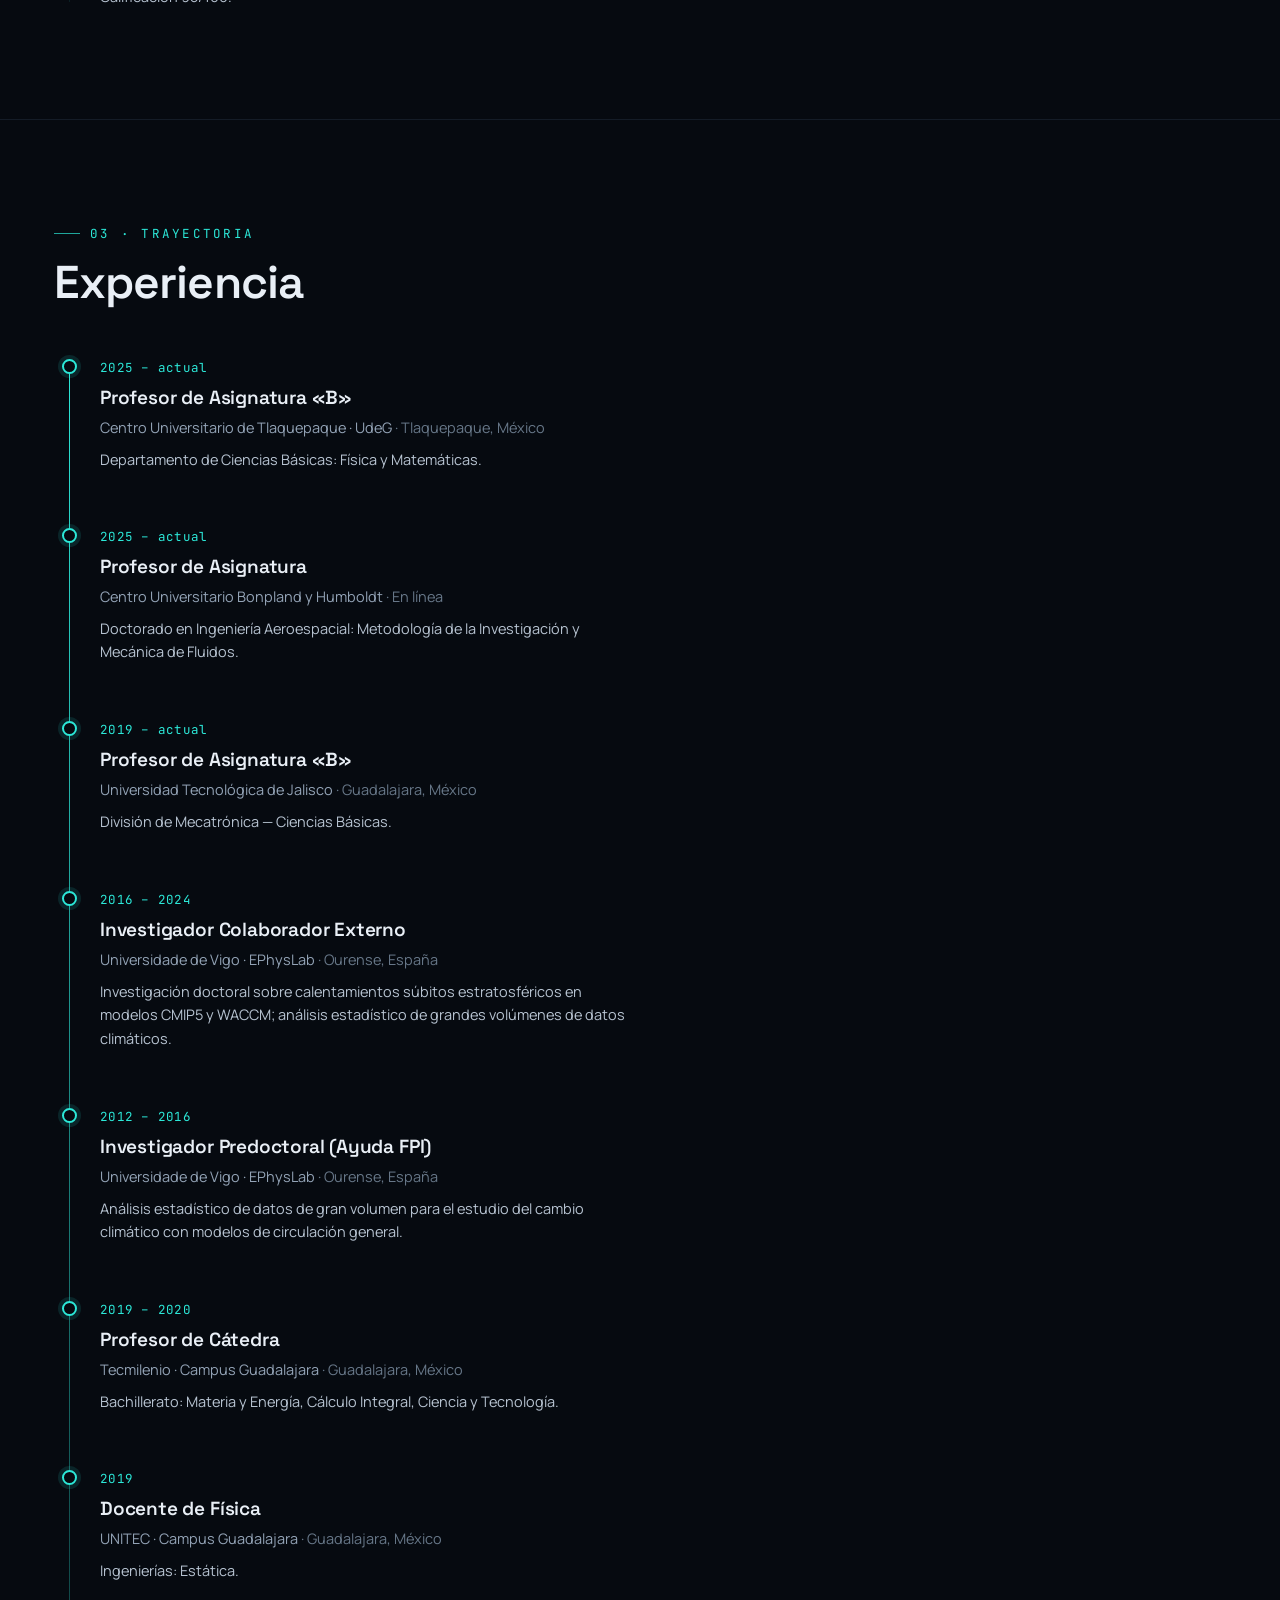
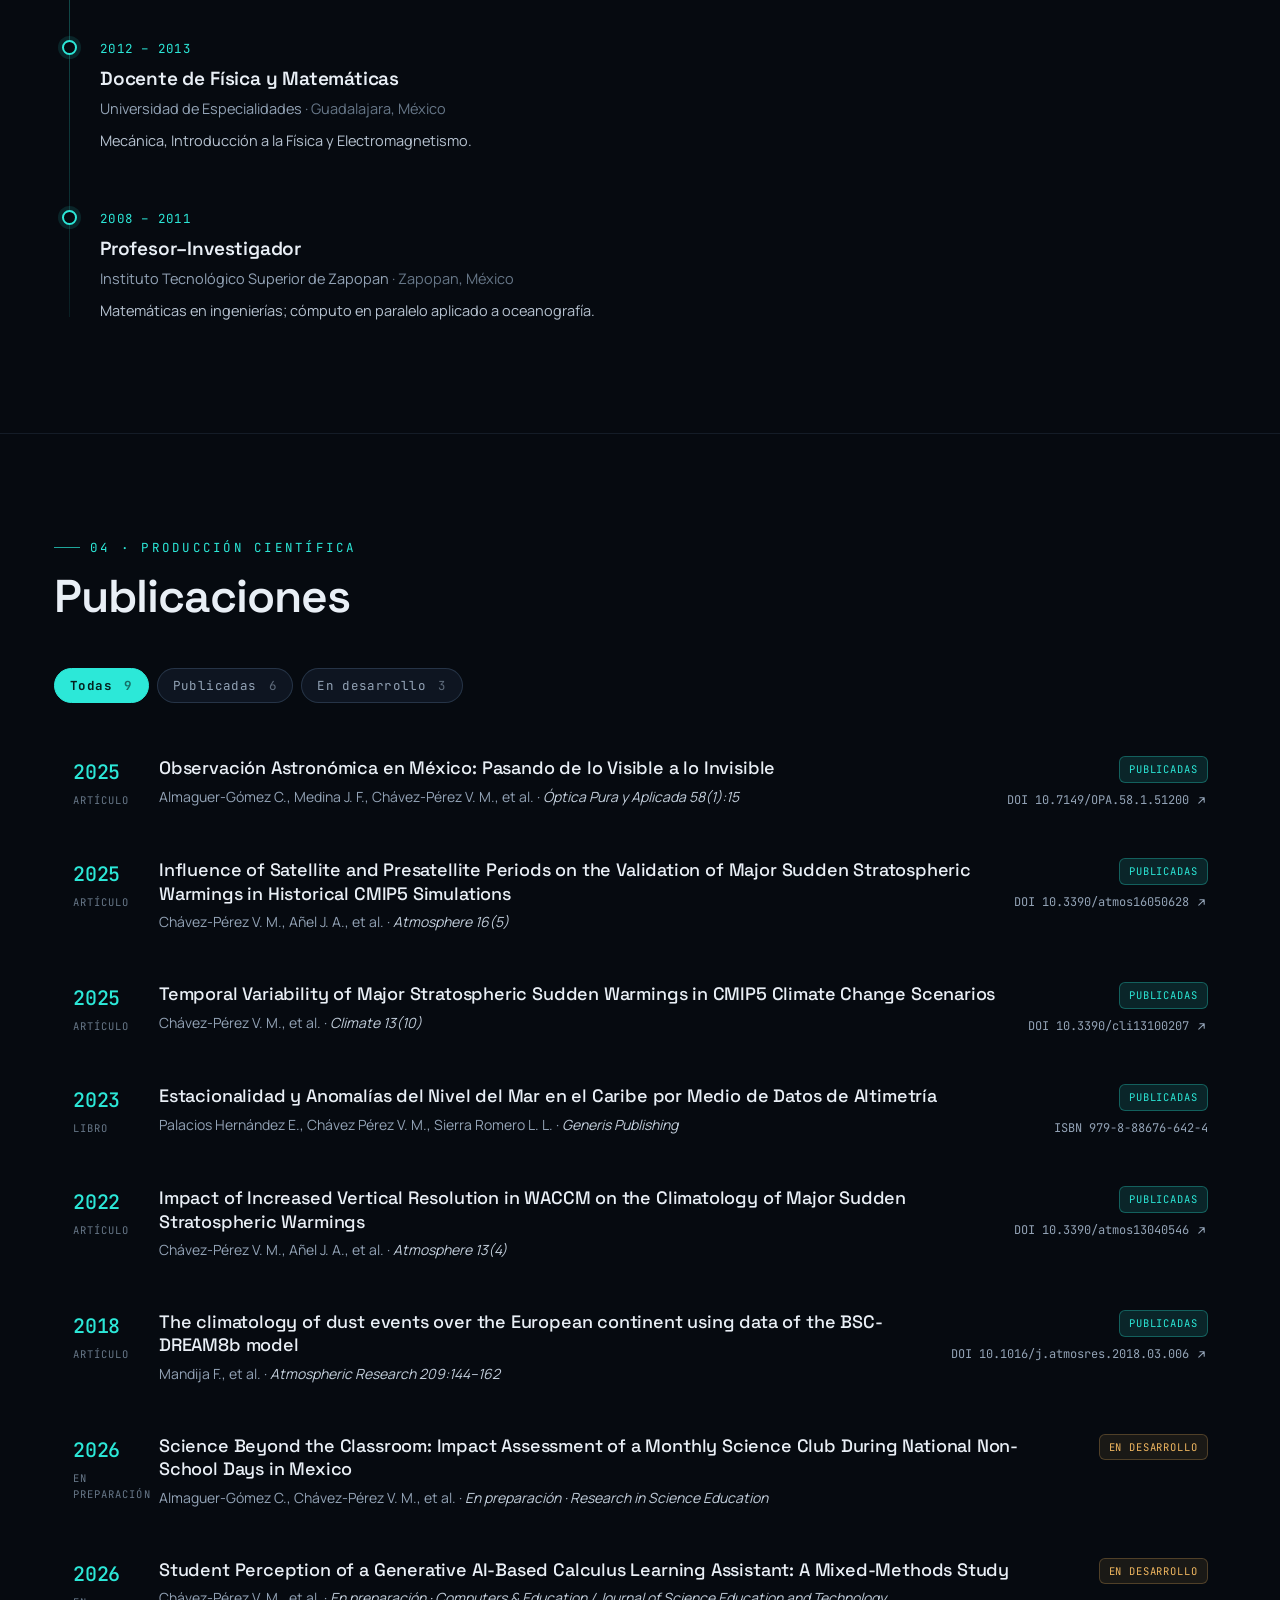
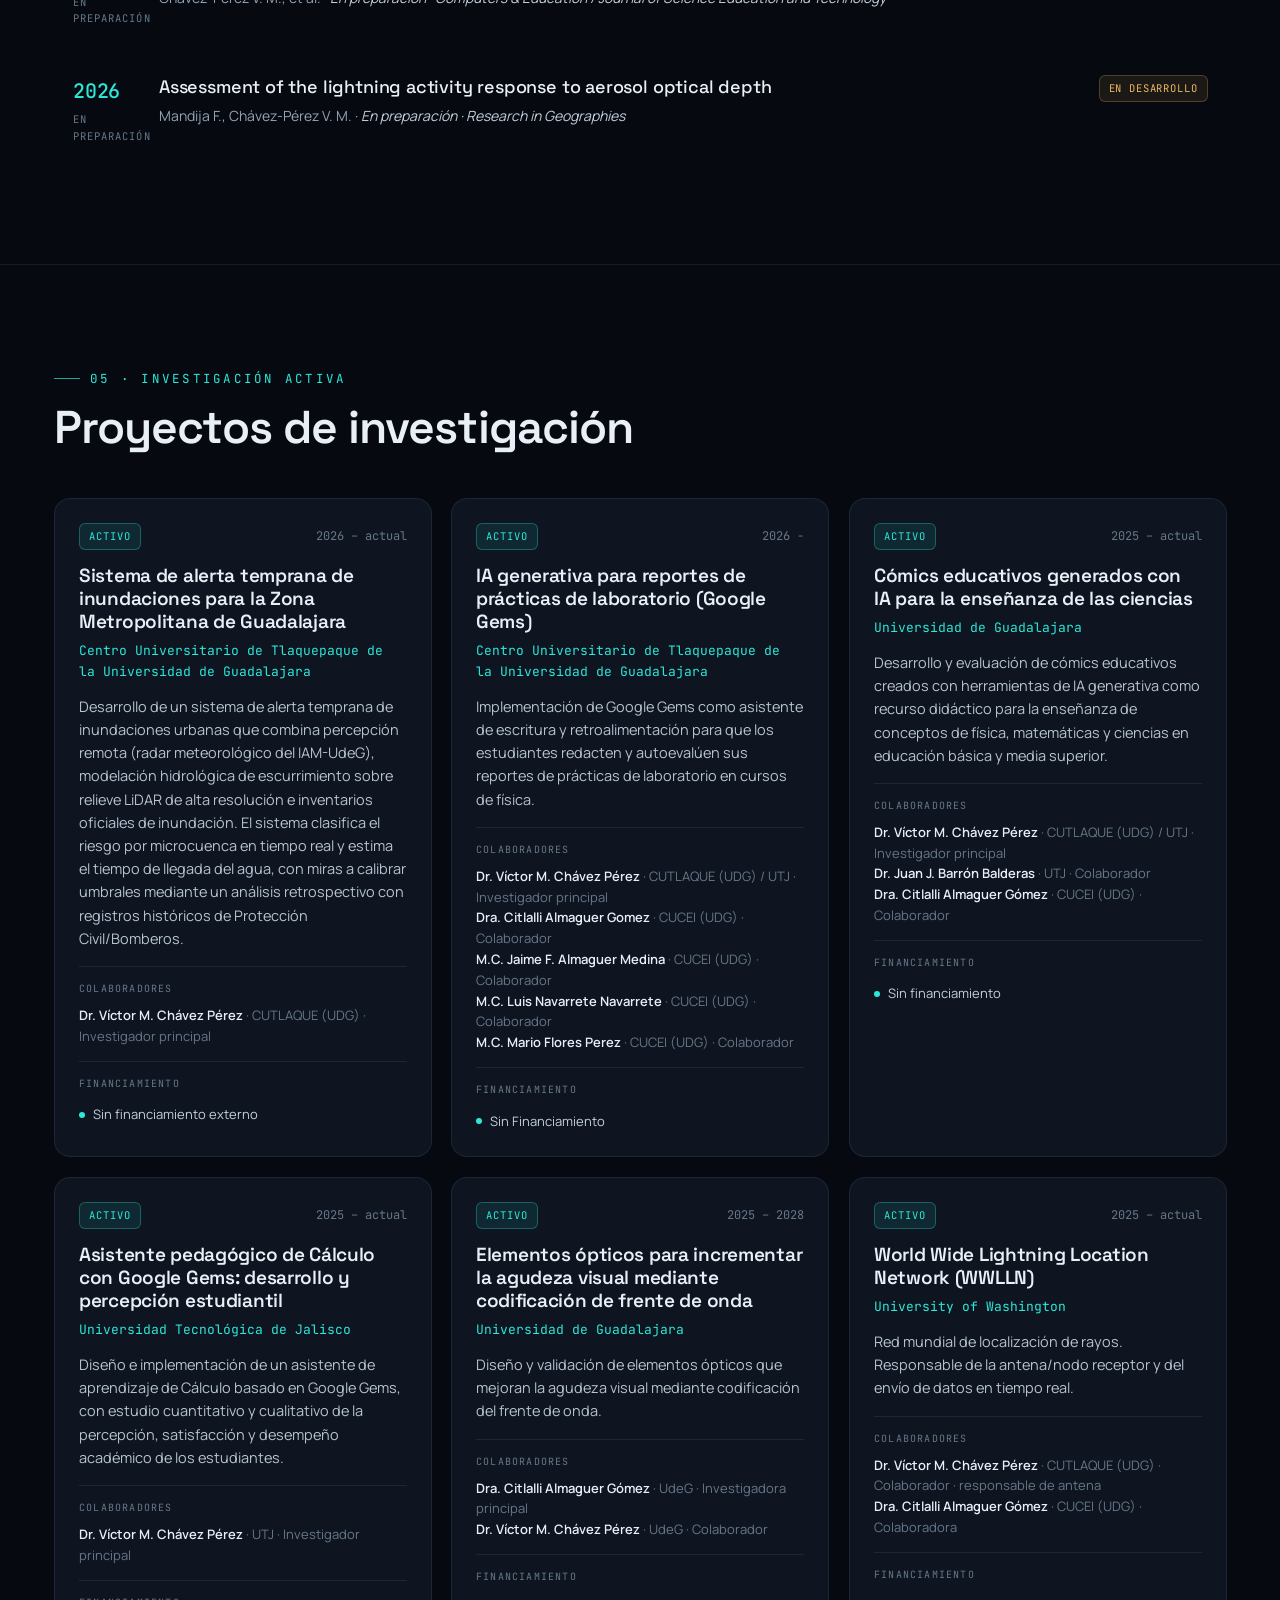
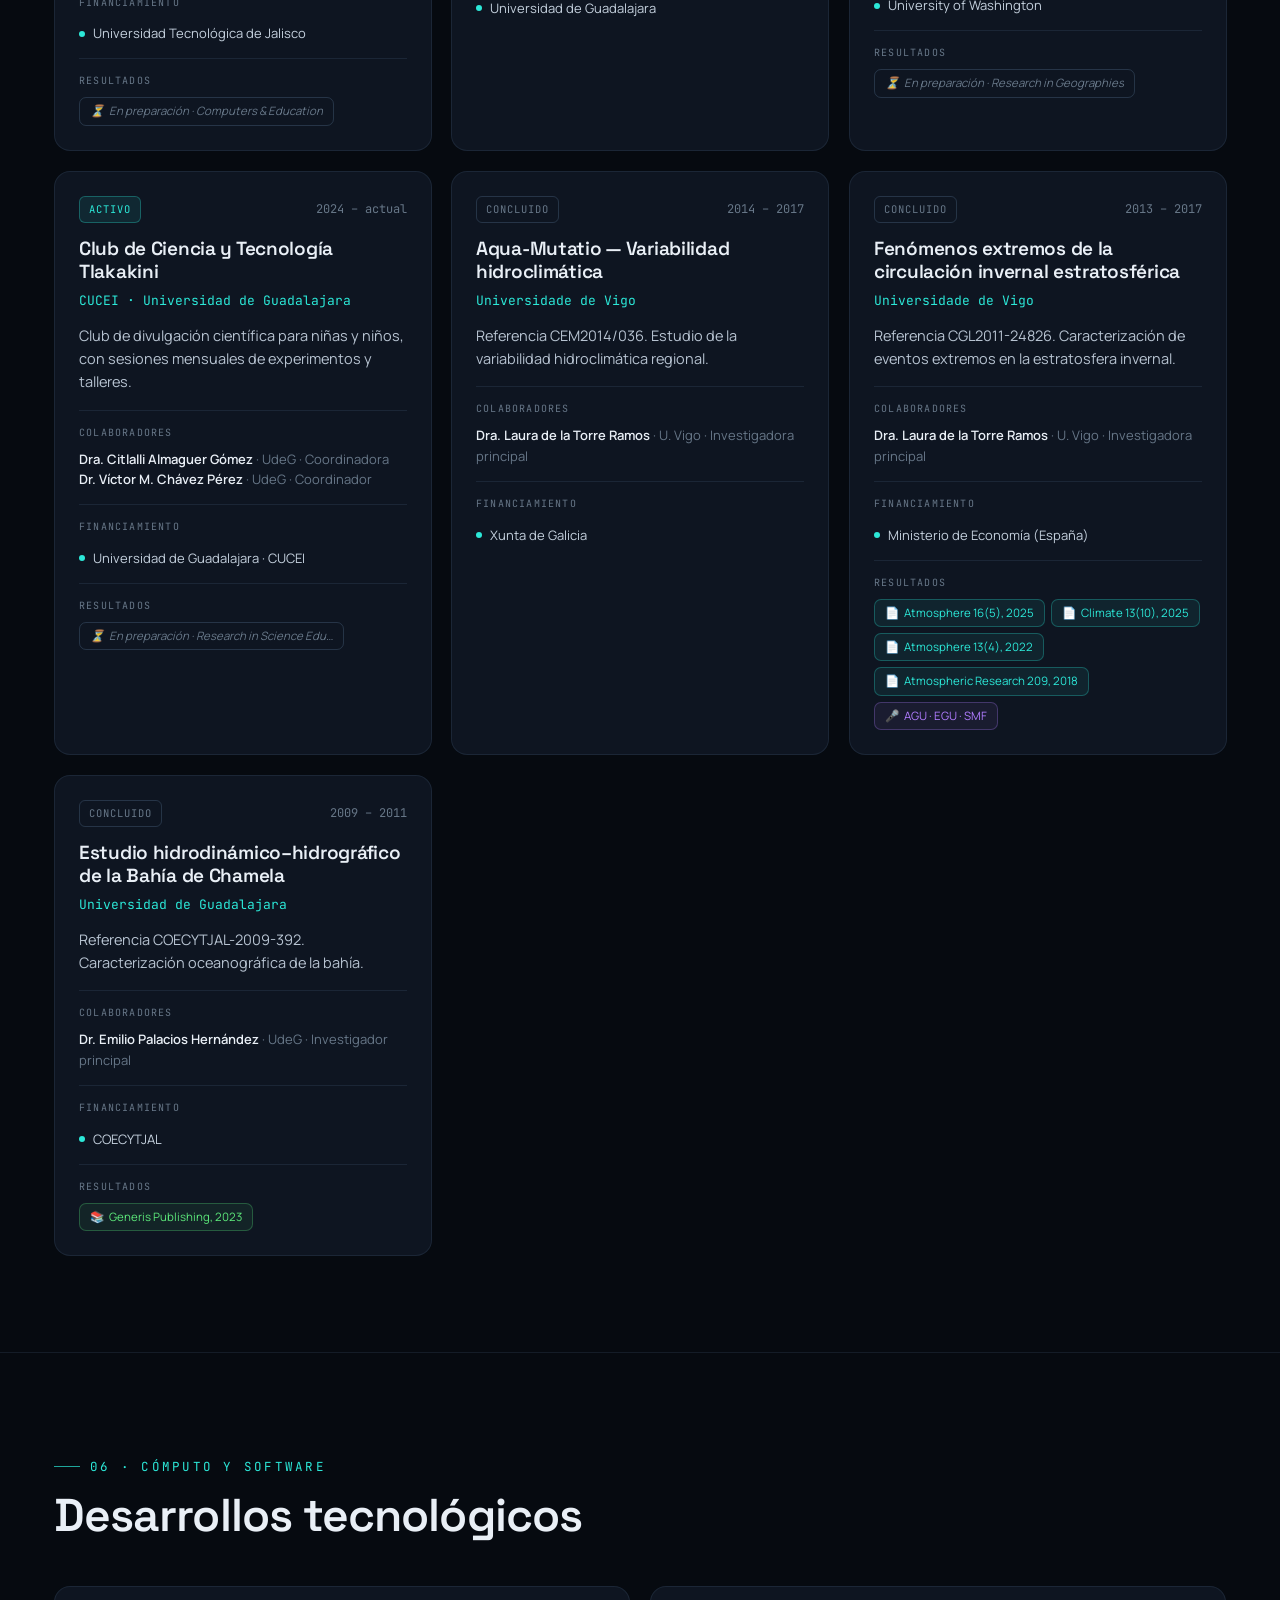
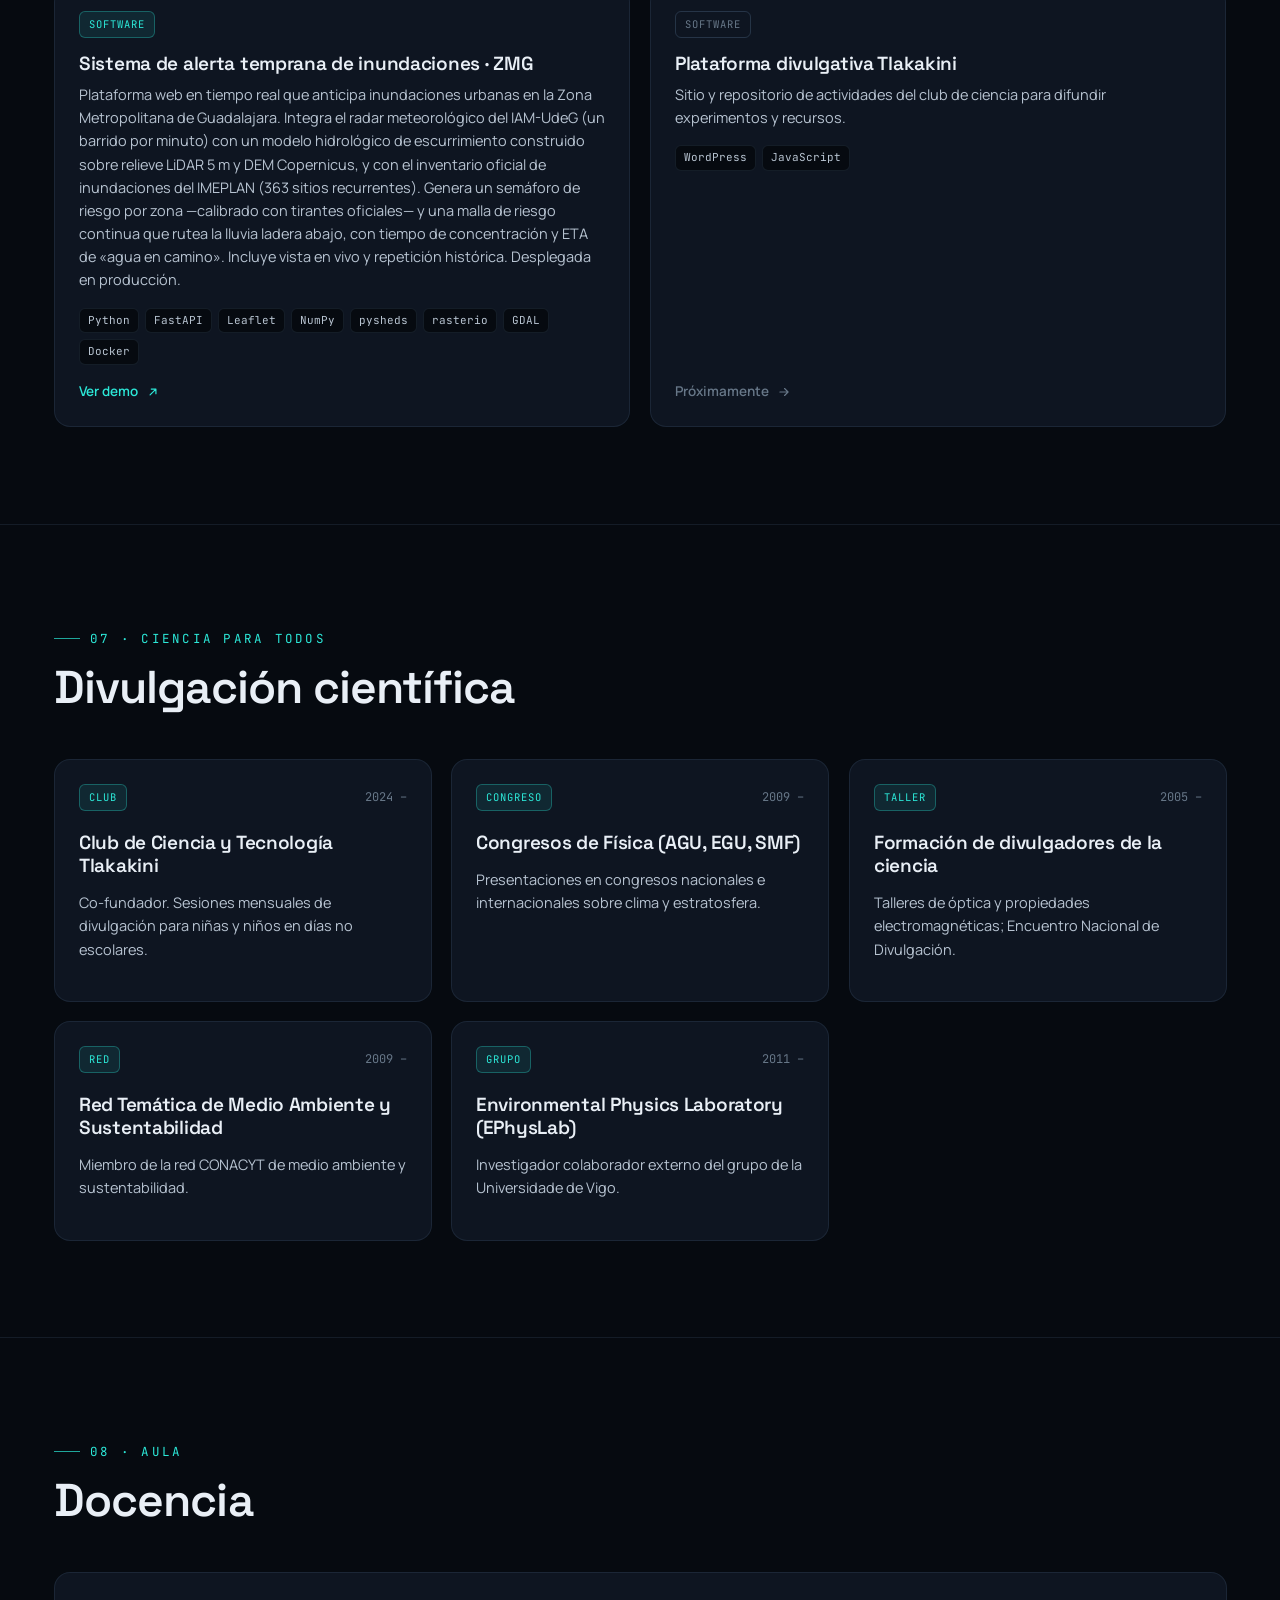
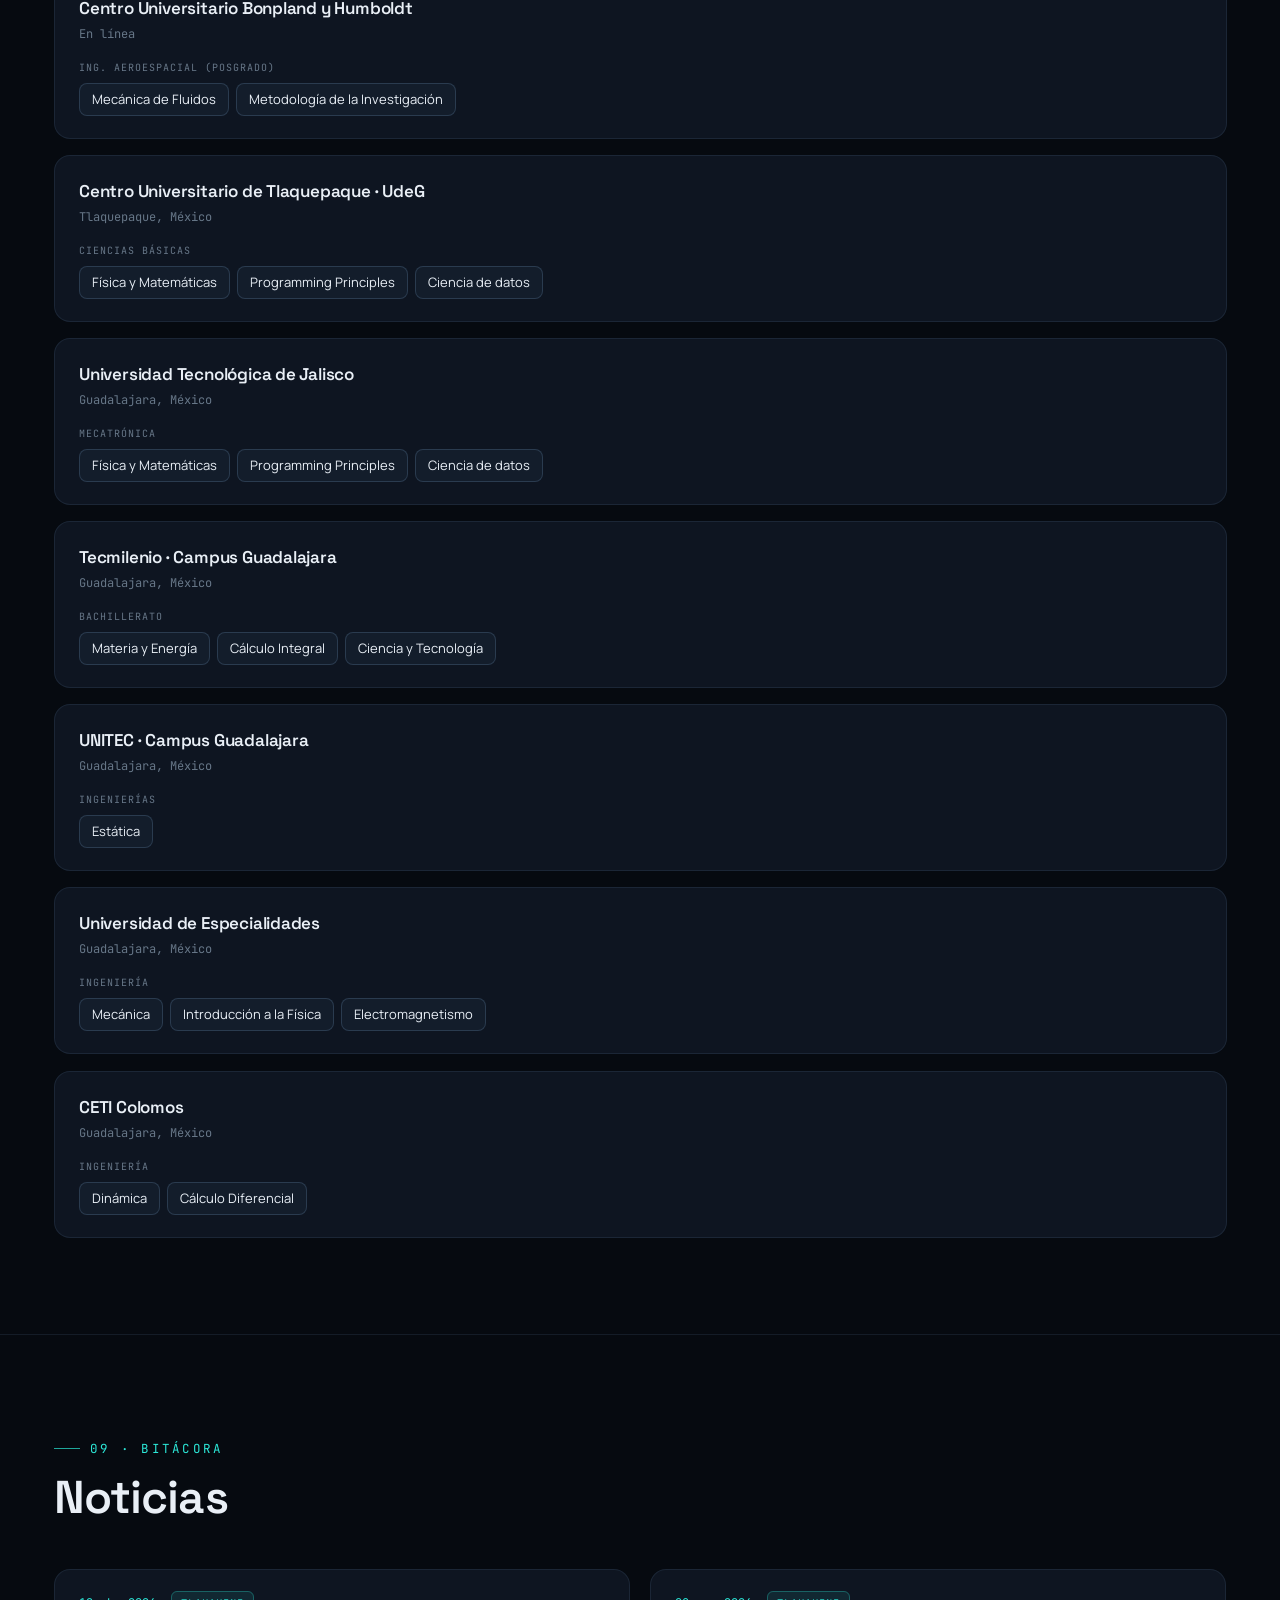
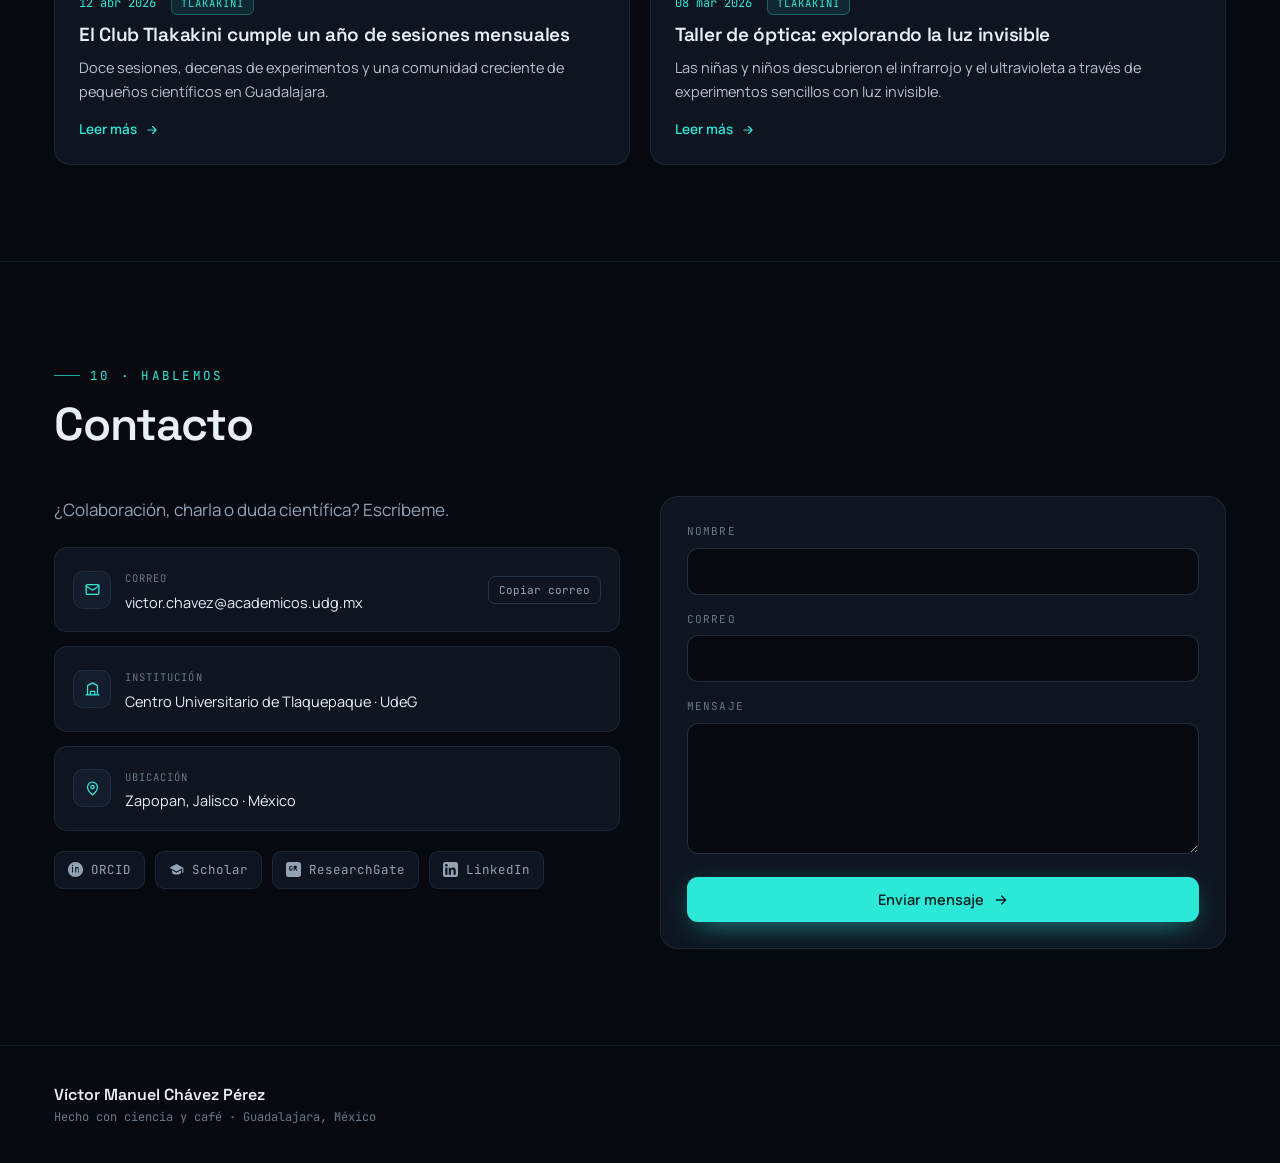
==== commit 5b9a2c9c: "feat: cache-busting en data.js y app.js (cambios visibles al instante)" ====
--- a/index.html
+++ b/index.html
@@ -63,7 +63,7 @@
 <body>
   <div id="app"></div>
 
-  <script src="data.js"></script>
+  <script>document.write('<scr'+'ipt src="data.js?v='+Date.now()+'"><\/scr'+'ipt>');</script>
   <script>
     /* Usar datos del admin si existen y la versión coincide (o si data.js no tiene versión). */
     const _saved        = localStorage.getItem('vmcp-admin-data');
@@ -80,6 +80,6 @@
       }
     }
   </script>
-  <script src="app.js"></script>
+  <script>document.write('<scr'+'ipt src="app.js?v='+Date.now()+'"><\/scr'+'ipt>');</script>
 </body>
 </html>
